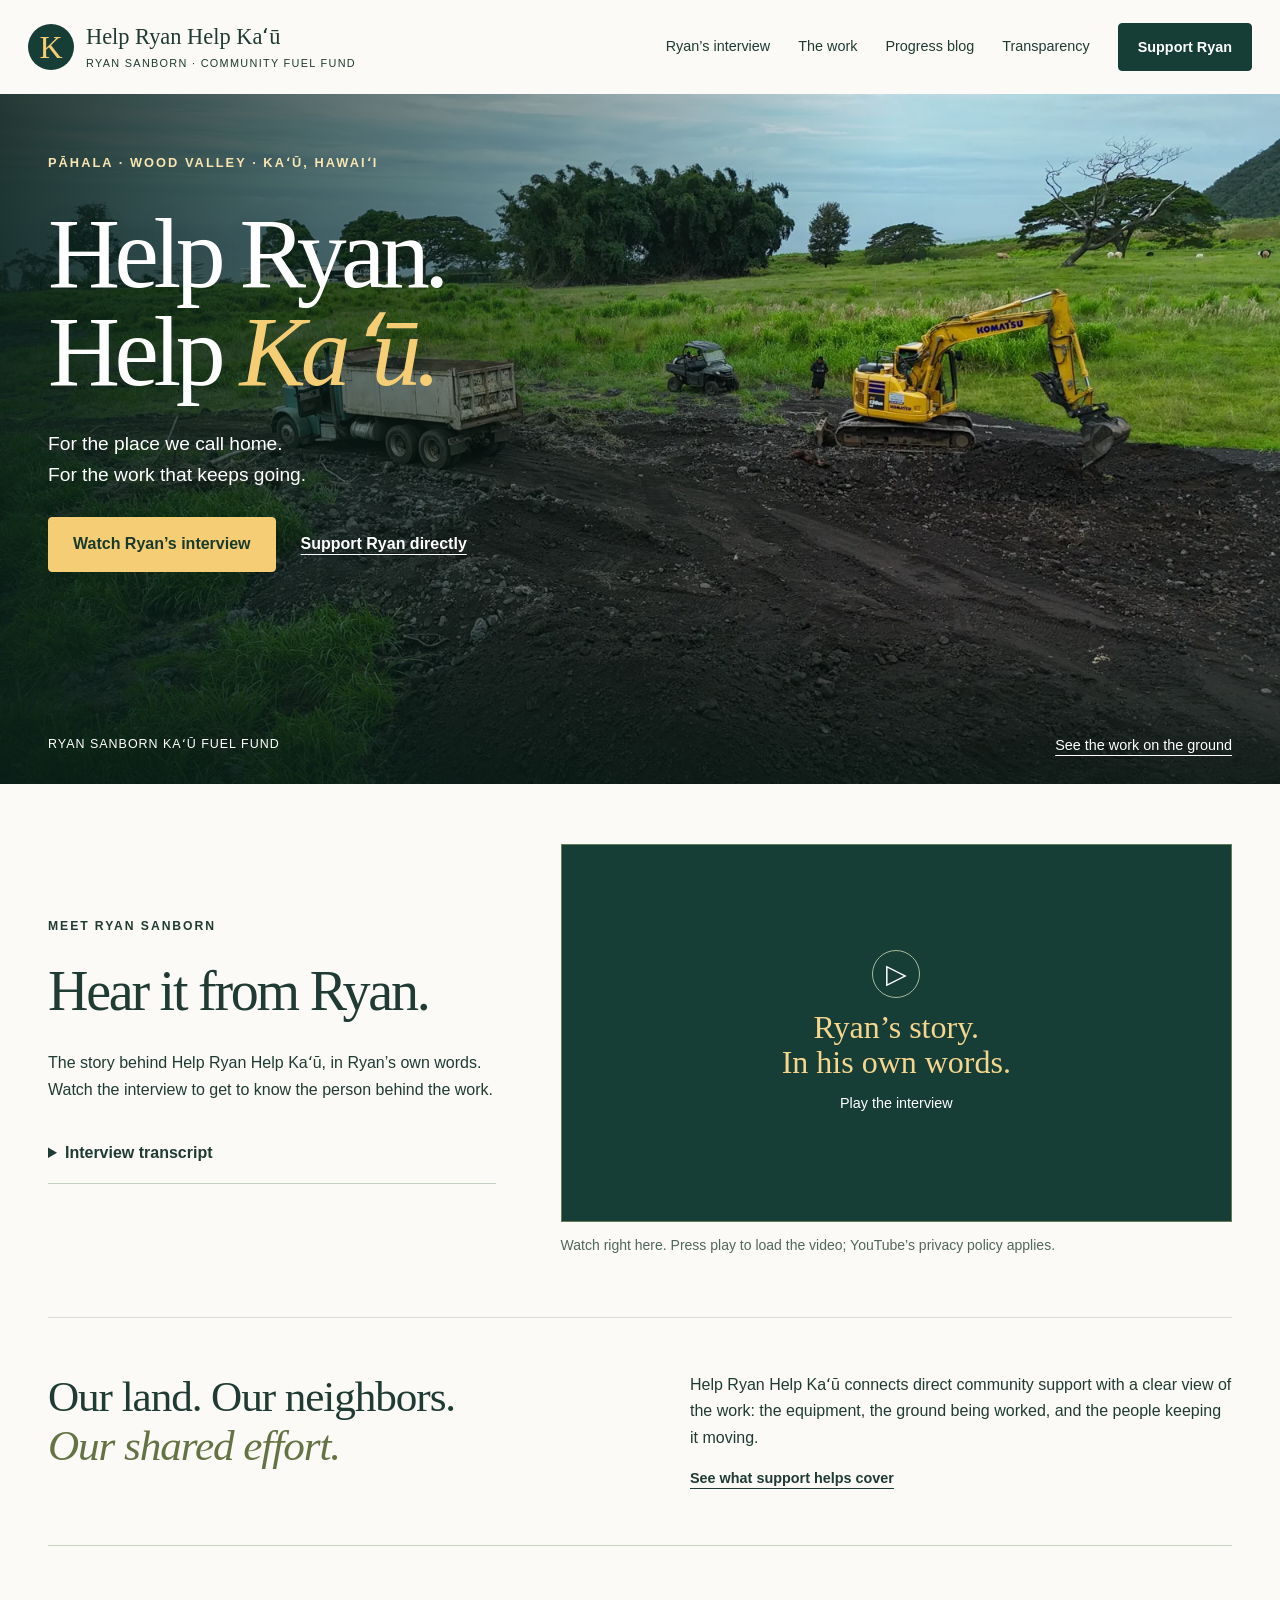
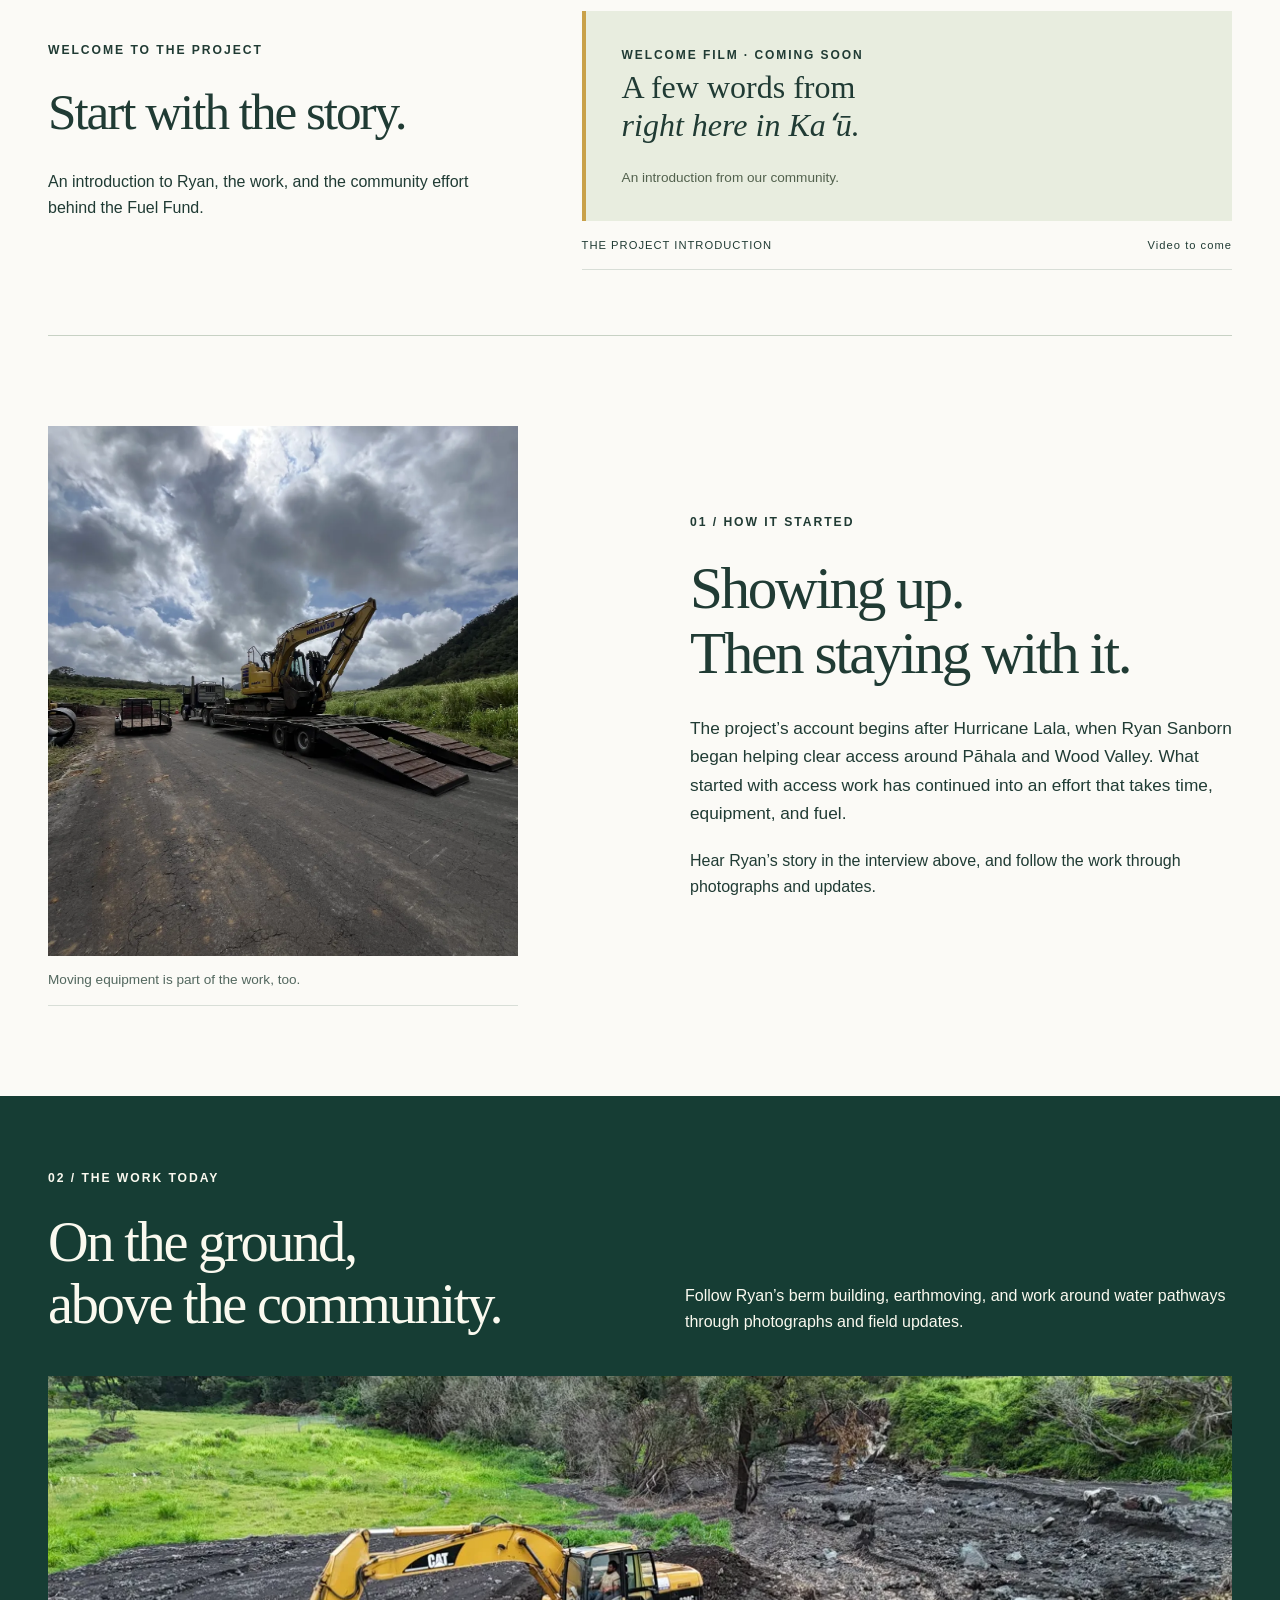
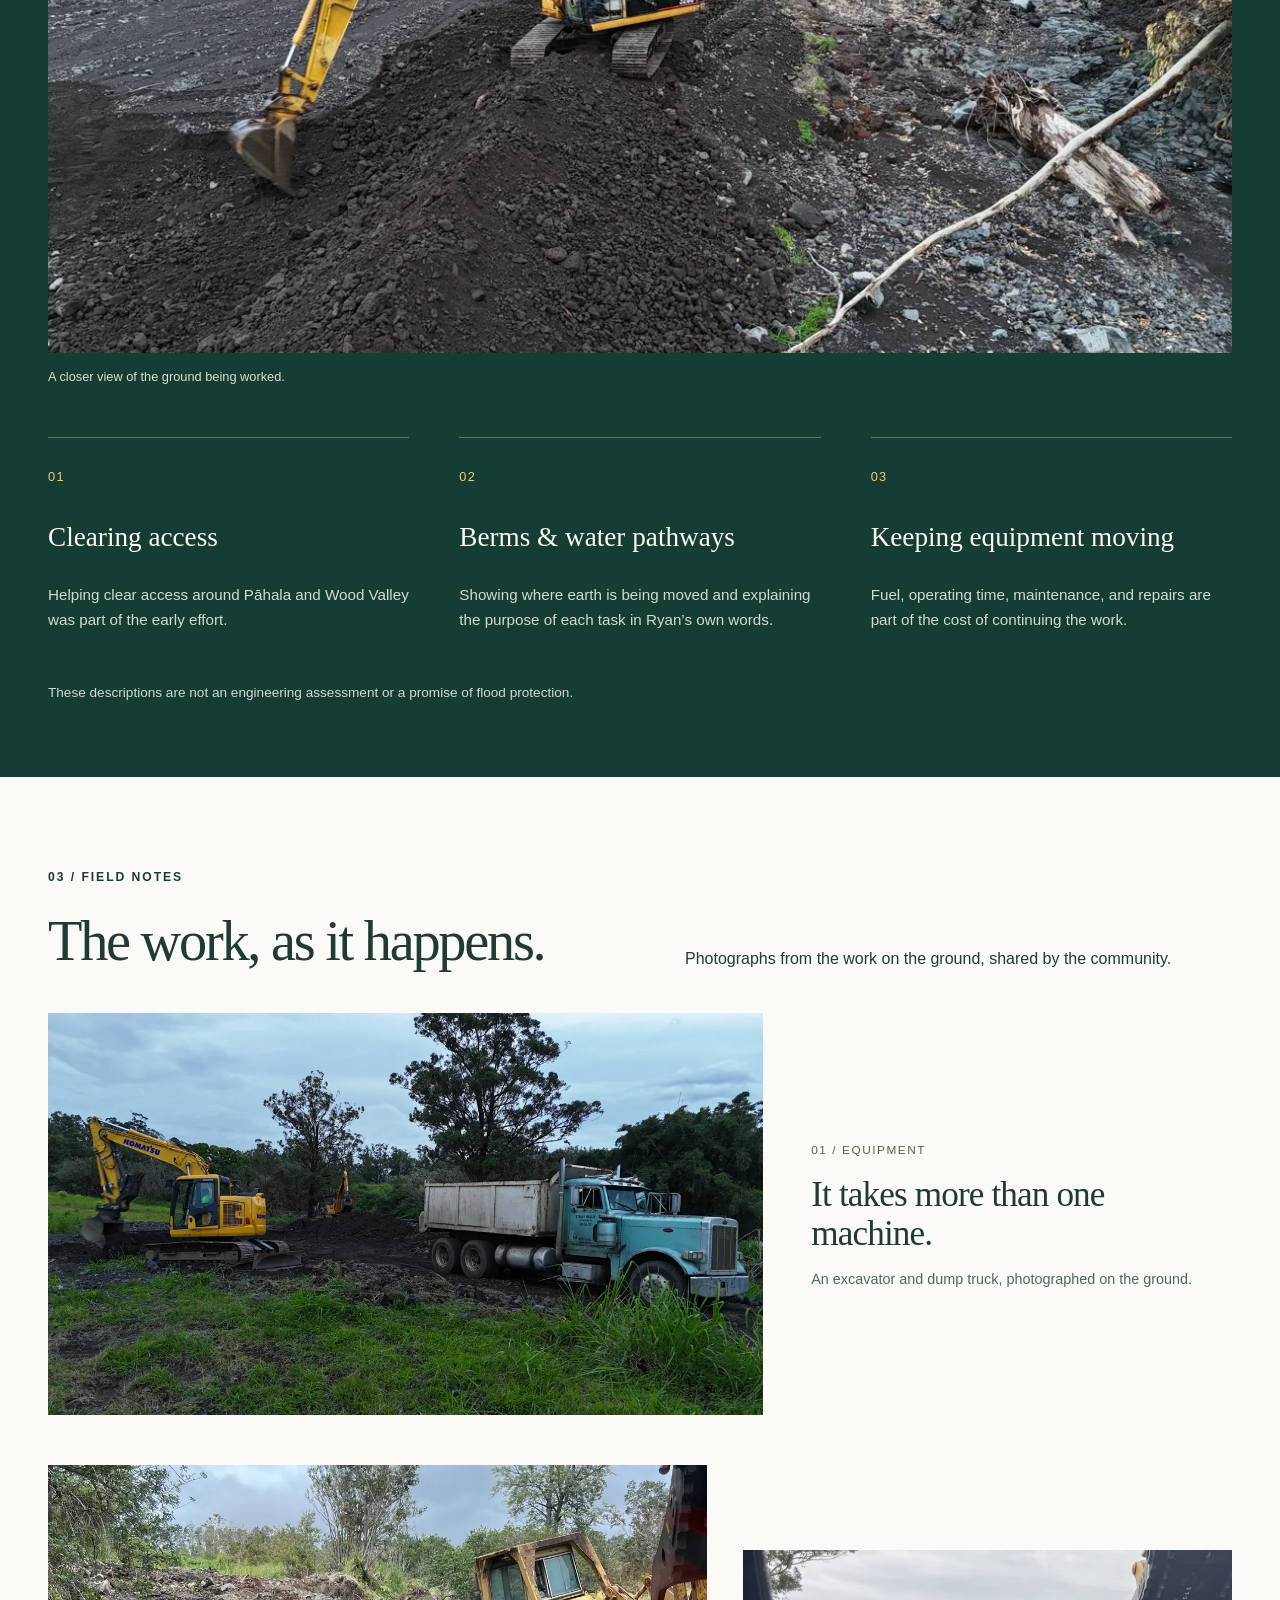
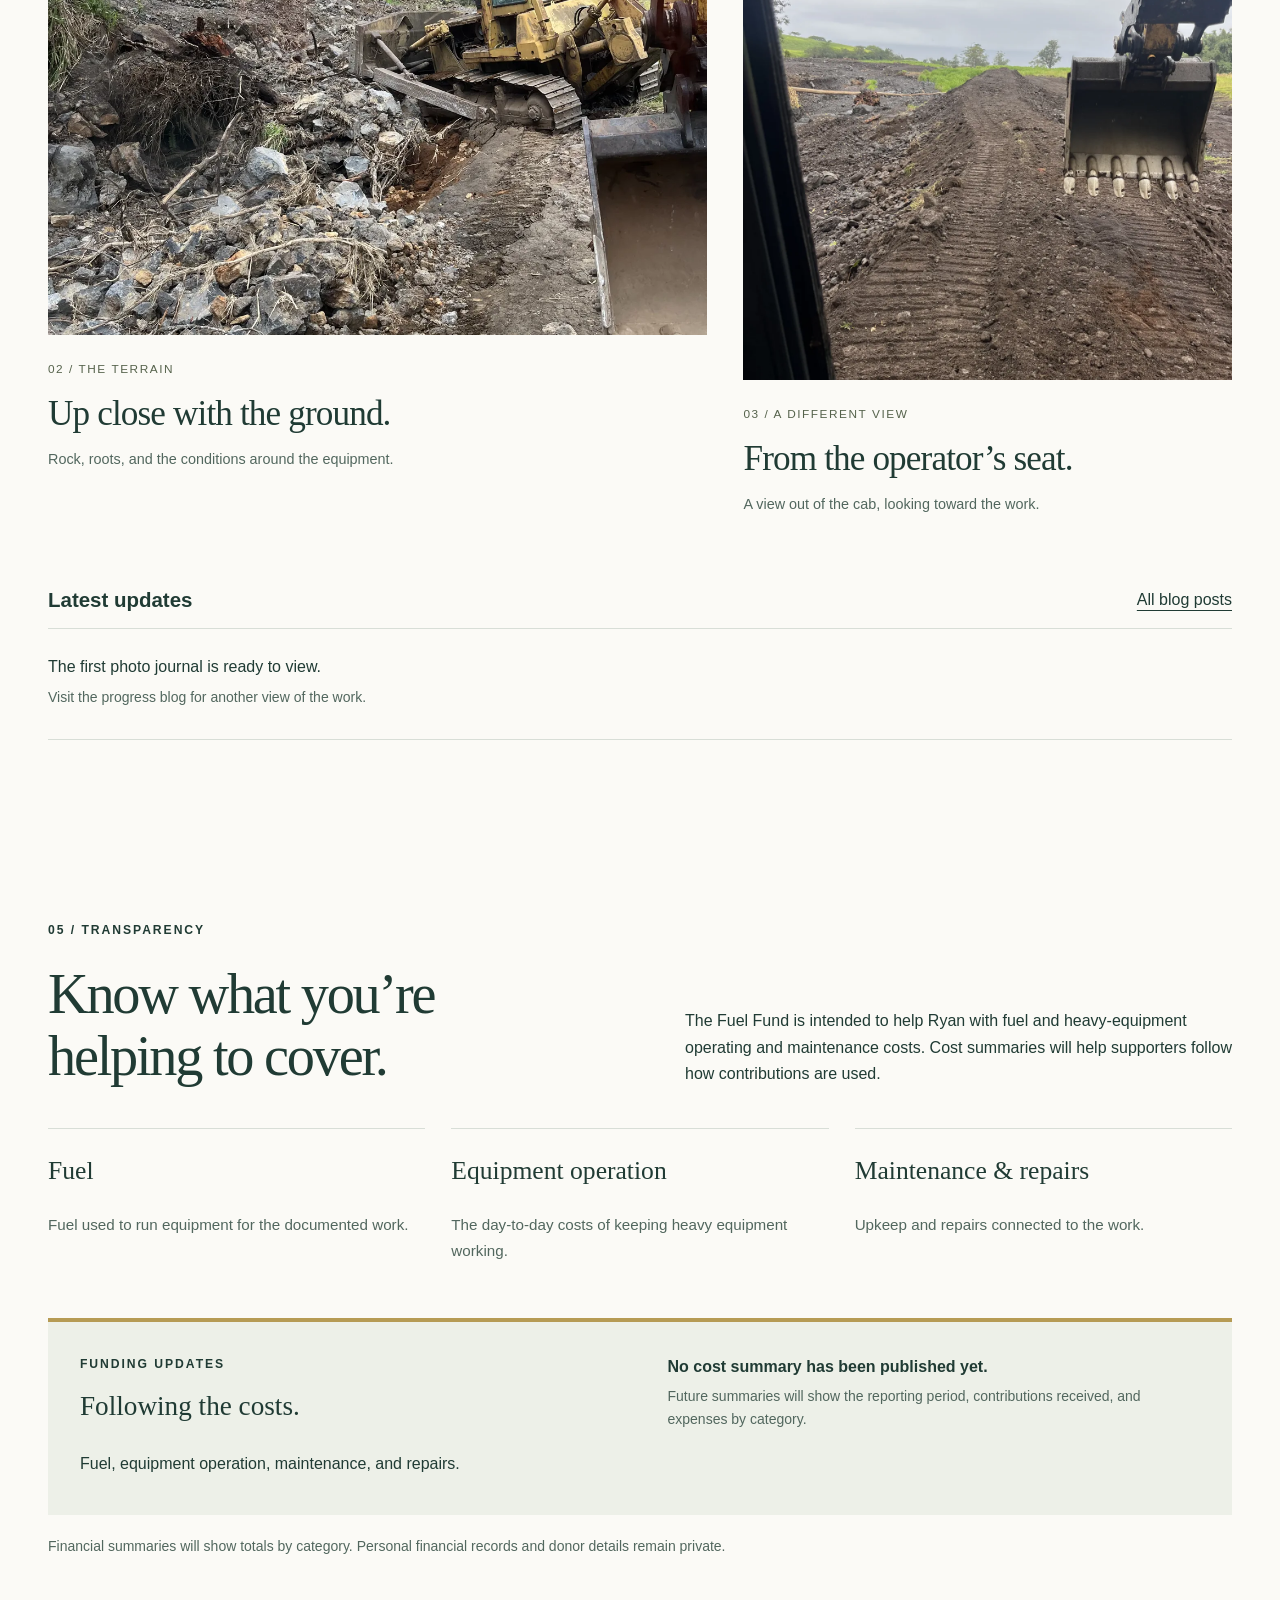
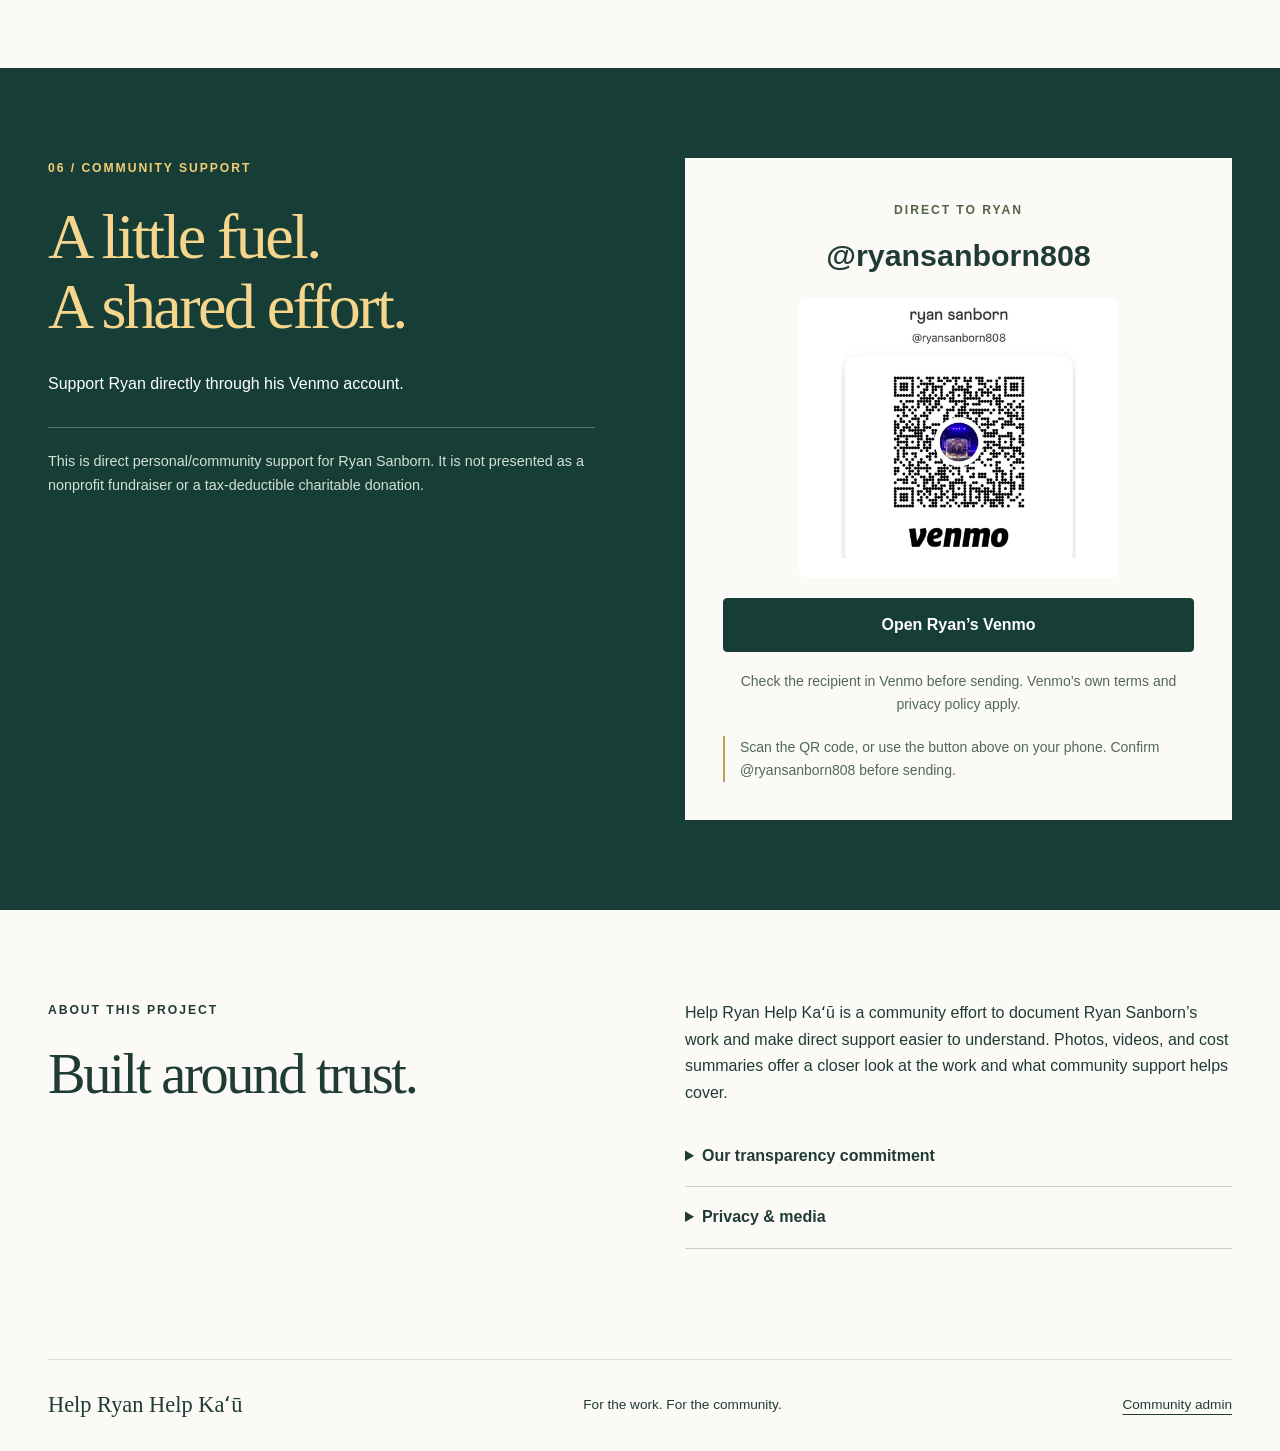
==== index.html @ 1ee2aa14 "Add Ryan community website review preview" ====
<!doctype html>
<html lang="en"><head><meta charset="utf-8"><meta http-equiv="Content-Security-Policy" content="default-src 'self'; script-src 'self'; style-src 'self' 'unsafe-inline'; img-src 'self' blob: https://*.supabase.co; media-src 'self' blob: https://*.supabase.co; connect-src 'self' https://*.supabase.co; frame-src https://www.youtube-nocookie.com; object-src 'none'; base-uri 'self'; form-action 'self'"><meta name="referrer" content="strict-origin-when-cross-origin"><meta name="viewport" content="width=device-width, initial-scale=1"><title>Help Ryan Help Kaʻū | Ryan Sanborn Kaʻū Fuel Fund</title><meta name="description" content="Follow Ryan Sanborn’s work around Pāhala, Wood Valley, and Kaʻū. See project updates, understand operating costs, and find direct community support information."><meta name="robots" content="noindex,nofollow"><meta name="theme-color" content="#173e36"><meta property="og:type" content="website"><meta property="og:locale" content="en_US"><meta property="og:title" content="Help Ryan Help Kaʻū"><meta property="og:description" content="The work. The people. Where your support goes. Follow the Ryan Sanborn Kaʻū Fuel Fund."><meta property="og:url" content="https://keauokalani.github.io/help-ryan-help-kau/"><meta name="twitter:card" content="summary"><meta name="twitter:title" content="Help Ryan Help Kaʻū"><meta name="twitter:description" content="Follow Ryan’s work and direct community support in Kaʻū, Hawaiʻi."><link rel="canonical" href="https://keauokalani.github.io/help-ryan-help-kau/"><link rel="icon" href="./favicon.svg" type="image/svg+xml"><link rel="stylesheet" href="./style.css"><script type="module" src="./app.js"></script><link rel="stylesheet" href="./kau.css"><script type="module" src="./interview.js"></script></head>
<body><a class="skip" href="#main">Skip to content</a>
<header class="header"><a class="brand" href="./" aria-label="Help Ryan Help Kaʻū home"><span class="brand-mark">K</span><span>Help Ryan Help Kaʻū<small>RYAN SANBORN · COMMUNITY FUEL FUND</small></span></a><nav aria-label="Main navigation"><a href="#interview">Ryan’s interview</a><a href="#work">The work</a><a href="./blog.html">Progress blog</a><a href="#funding">Transparency</a><a class="button small" href="#support">Support Ryan </a></nav></header>
<main id="main">
<section class="kau-hero" aria-labelledby="hero-title">
<img class="hero-landscape" src="./kau-land-and-work-1600.webp" srcset="./kau-land-and-work-800.webp 800w, ./kau-land-and-work-1600.webp 1600w, ./kau-land-and-work-2200.webp 2200w" sizes="100vw" alt="A dump truck and yellow excavator on dark earth, with green pasture, trees, and the ocean beyond." width="2200" height="1238" fetchpriority="high">
<div class="hero-shade"></div><div class="wrap hero-inner"><p class="eyebrow">PĀHALA · WOOD VALLEY · KAʻŪ, HAWAIʻI</p><h1 id="hero-title">Help Ryan.<br>Help <em>Kaʻū.</em></h1><p id="hero-body">For the place we call home.<br>For the work that keeps going.</p><div class="hero-video-actions"><a class="button gold" href="#interview">Watch Ryan’s interview</a><a href="#support">Support Ryan directly</a></div></div>
<div class="hero-bottom wrap"><span>RYAN SANBORN KAʻŪ FUEL FUND</span><a href="#progress">See the work on the ground</a></div></section>
<section id="interview" class="featured-interview wrap"><div><p class="eyebrow">MEET RYAN SANBORN</p><h2 id="interview-title">Hear it from Ryan.</h2><p id="interview-body">The story behind Help Ryan Help Kaʻū, in Ryan’s own words. Watch the interview to get to know the person behind the work.</p><details><summary>Interview transcript</summary><div id="transcript">A transcript is not yet available.</div></details></div><div><div id="interview-media" class="interview-player"><button type="button" id="play-interview" aria-label="Play Ryan Sanborn’s interview"><span class="play-outline" aria-hidden="true">▷</span><strong>Ryan’s story.<br>In his own words.</strong><span>Play the interview</span></button></div><p class="caption">Watch right here. Press play to load the video; YouTube’s privacy policy applies.</p></div></section><div class="place-line wrap"><p>Our land. Our neighbors.<br><em>Our shared effort.</em></p><div><p>Help Ryan Help Kaʻū connects direct community support with a clear view of the work: the equipment, the ground being worked, and the people keeping it moving.</p><a href="#funding">See what support helps cover</a></div></div>
<section id="welcome" class="welcome-strip wrap"><div><p class="eyebrow">WELCOME TO THE PROJECT</p><h2>Start with the story.</h2><p id="welcome-body">An introduction to Ryan, the work, and the community effort behind the Fuel Fund.</p></div><div><div id="welcome-media" class="welcome-reserved"><span class="eyebrow">WELCOME FILM · COMING SOON</span><p>A few words from<br><em>right here in Kaʻū.</em></p><span>An introduction from our community.</span></div><div class="film-caption"><span>THE PROJECT INTRODUCTION</span><span>Video to come</span></div></div></section>
<section id="story" class="section wrap story-editorial"><figure class="story-photo"><img class="" src="./moving-equipment-1200.webp" srcset="./moving-equipment-640.webp 640w, ./moving-equipment-1200.webp 1200w" sizes="(max-width: 700px) 100vw, 60vw" alt="An excavator on a transport trailer beneath a dramatic cloudy sky." width="1200" height="900" loading="lazy" decoding="async"><figcaption>Moving equipment is part of the work, too.</figcaption></figure><div class="story-text"><div><p class="eyebrow">01 / HOW IT STARTED</p><h2 id="story-title">Showing up.<br>Then staying with it.</h2></div><div><p class="large" id="story-body">The project’s account begins after Hurricane Lala, when Ryan Sanborn began helping clear access around Pāhala and Wood Valley. What started with access work has continued into an effort that takes time, equipment, and fuel.</p><p>Hear Ryan’s story in the interview above, and follow the work through photographs and updates.</p></div></div></section>
<section id="work" class="work-section"><div class="wrap section"><div class="section-heading"><div><p class="eyebrow">02 / THE WORK TODAY</p><h2 id="work-title">On the ground,<br>above the community.</h2></div><p id="work-body">Follow Ryan’s berm building, earthmoving, and work around water pathways through photographs and field updates.</p></div><figure class="work-photo"><img class="" src="./earth-and-waterway-1200.webp" srcset="./earth-and-waterway-640.webp 640w, ./earth-and-waterway-1200.webp 1200w" sizes="(max-width: 700px) 100vw, 60vw" alt="A tracked excavator beside a rocky channel, surrounded by dark earth and green vegetation." width="1200" height="900" loading="lazy" decoding="async"><figcaption>A closer view of the ground being worked. </figcaption></figure><div class="work-grid"><article><span class="number">01</span><h3>Clearing access</h3><p>Helping clear access around Pāhala and Wood Valley was part of the early effort.</p></article><article><span class="number">02</span><h3>Berms & water pathways</h3><p>Showing where earth is being moved and explaining the purpose of each task in Ryan’s own words.</p></article><article><span class="number">03</span><h3>Keeping equipment moving</h3><p>Fuel, operating time, maintenance, and repairs are part of the cost of continuing the work.</p></article></div><p class="work-note">These descriptions are not an engineering assessment or a promise of flood protection.</p></div></section>
<section id="progress" class="section wrap"><div class="section-heading"><div><p class="eyebrow">03 / FIELD NOTES</p><h2>The work, as it happens.</h2></div><p>Photographs from the work on the ground, shared by the community.</p></div><div id="gallery" class="gallery field-gallery"><figure><img class="" src="./equipment-together-1200.webp" srcset="./equipment-together-640.webp 640w, ./equipment-together-1200.webp 1200w" sizes="(max-width: 700px) 100vw, 60vw" alt="A yellow excavator and blue dump truck together on a work site bordered by trees and grass." width="1200" height="900" loading="lazy" decoding="async"><figcaption><span>01 / EQUIPMENT</span><h3>It takes more than one machine.</h3><p>An excavator and dump truck, photographed on the ground.</p></figcaption></figure><figure><img class="" src="./rough-ground-1200.webp" srcset="./rough-ground-640.webp 640w, ./rough-ground-1200.webp 1200w" sizes="(max-width: 700px) 100vw, 60vw" alt="Machinery alongside broken rock, roots, and uneven ground." width="1200" height="900" loading="lazy" decoding="async"><figcaption><span>02 / THE TERRAIN</span><h3>Up close with the ground.</h3><p>Rock, roots, and the conditions around the equipment.</p></figcaption></figure><figure><img class="" src="./from-the-cab-1200.webp" srcset="./from-the-cab-640.webp 640w, ./from-the-cab-1200.webp 1200w" sizes="(max-width: 700px) 100vw, 60vw" alt="View from inside a machine cab toward an excavator bucket and worked earth." width="1200" height="900" loading="lazy" decoding="async"><figcaption><span>03 / A DIFFERENT VIEW</span><h3>From the operator’s seat.</h3><p>A view out of the cab, looking toward the work.</p></figcaption></figure></div><div class="feed-heading"><h3>Latest updates</h3><a href="./blog.html">All blog posts</a></div><div id="updates" class="empty-feed"><p>The first photo journal is ready to view.</p><p class="caption">Visit the progress blog for another view of the work.</p></div></section>
<section id="funding" class="section wrap"><div class="section-heading"><div><p class="eyebrow">05 / TRANSPARENCY</p><h2>Know what you’re<br>helping to cover.</h2></div><p id="funding-body">The Fuel Fund is intended to help Ryan with fuel and heavy-equipment operating and maintenance costs. Cost summaries will help supporters follow how contributions are used.</p></div><div class="funding-grid"><article><h3>Fuel</h3><p>Fuel used to run equipment for the documented work.</p></article><article><h3>Equipment operation</h3><p>The day-to-day costs of keeping heavy equipment working.</p></article><article><h3>Maintenance & repairs</h3><p>Upkeep and repairs connected to the work.</p></article></div><div class="report"><div><p class="eyebrow">FUNDING UPDATES</p><h3>Following the costs.</h3><p>Fuel, equipment operation, maintenance, and repairs.</p></div><div id="financials"><p class="report-status">No cost summary has been published yet.</p><p class="caption">Future summaries will show the reporting period, contributions received, and expenses by category.</p></div></div><p class="caption">Financial summaries will show totals by category. Personal financial records and donor details remain private.</p></section>
<section id="support" class="support-section"><div class="wrap section split"><div><p class="eyebrow">06 / COMMUNITY SUPPORT</p><h2>A little fuel.<br>A shared effort.</h2><p>Support Ryan directly through his Venmo account.</p><p class="disclosure">This is direct personal/community support for Ryan Sanborn. It is not presented as a nonprofit fundraiser or a tax-deductible charitable donation.</p></div><div class="support-card"><span class="eyebrow">DIRECT TO RYAN</span><h3>@ryansanborn808</h3><div id="qr-media" class="venmo-qr"><a href="./ryan-venmo.jpg" target="_blank" rel="noopener" aria-label="View Ryan’s Venmo QR code at full size"><img src="./ryan-venmo.jpg" alt="Ryan Sanborn’s Venmo QR code, account @ryansanborn808" width="828" height="913" loading="lazy"></a></div><a href="https://venmo.com/ryansanborn808" target="_blank" rel="noopener noreferrer" class="button" id="venmo">Open Ryan’s Venmo</a><p class="caption">Check the recipient in Venmo before sending. Venmo’s own terms and privacy policy apply.</p><p class="note" id="payment-review">Scan the QR code, or use the button above on your phone. Confirm @ryansanborn808 before sending.</p></div></div></section>
<section id="about" class="section wrap split"><div><p class="eyebrow">ABOUT THIS PROJECT</p><h2 id="about-title">Built around trust.</h2></div><div><p id="about-body">Help Ryan Help Kaʻū is a community effort to document Ryan Sanborn’s work and make direct support easier to understand. Photos, videos, and cost summaries offer a closer look at the work and what community support helps cover.</p><details><summary>Our transparency commitment</summary><p>We distinguish confirmed updates from information still being gathered. Costs will carry a reporting period and category. If information changes, the relevant update will be corrected. The work shown here is not a guarantee of flood protection.</p></details><details><summary>Privacy & media</summary><p>This site does not collect payments, display donor lists, or use advertising analytics. Hosting and security providers may process basic access logs. Photos and videos shared on this site are publicly viewable. The interview player connects to YouTube when you press play; YouTube’s privacy policy then applies.</p><p>For a correction or removal request, contact the community organizer who shared this site with you.</p></details><button id="share" class="text-button">Share this project</button><p id="share-status" role="status" class="caption"></p></div></section></main>
<footer class="footer wrap"><a class="brand" href="./">Help Ryan Help Kaʻū</a><p>For the work. For the community.</p><a href="./admin.html">Community admin</a></footer></body></html>
---- style.css ----
:root{--ink:#203b34;--green:#173e36;--paper:#faf9f5;--muted:#52675e;--gold:#f5cc71;--line:#d8ded7;--white:#fff;--serif:Georgia,'Times New Roman',serif}*{box-sizing:border-box}html{scroll-behavior:smooth;scroll-padding-top:100px}body{margin:0;background:var(--paper);color:var(--ink);font-family:Arial,Helvetica,sans-serif;font-size:16px;line-height:1.65}a{color:inherit}button,input,textarea,select{font:inherit}button,a{touch-action:manipulation}a,button{ -webkit-tap-highlight-color:transparent}button{cursor:pointer}img,video{max-width:100%;display:block}h1,h2,h3,p{margin-top:0}h1,h2,h3{line-height:1.1}h1,h2{font-family:var(--serif);font-weight:400;letter-spacing:-.04em}h1{font-size:clamp(4rem,7.6vw,7.1rem);margin-bottom:26px}h1 em{color:#59714d;font-weight:400}h2{font-size:clamp(2.4rem,4.4vw,4rem);margin-bottom:28px}h3{font-size:1.28rem;line-height:1.3}p{margin-bottom:20px}a{text-underline-offset:5px}a:focus-visible,button:focus-visible,input:focus-visible,textarea:focus-visible,select:focus-visible,summary:focus-visible{outline:3px solid #b46d20;outline-offset:5px}.wrap{width:min(1240px,calc(100% - 96px));margin-inline:auto}.review{background:#e9dcae;text-align:center;padding:7px 20px;font-size:.8rem;letter-spacing:.08em;color:#453d20}.header{display:flex;align-items:center;justify-content:space-between;gap:24px;width:min(1360px,calc(100% - 72px));margin:auto;padding:25px 0;border-bottom:1px solid var(--line)}.brand{display:flex;align-items:center;gap:12px;font-family:var(--serif);font-size:1.4rem;text-decoration:none;line-height:1.2}.brand-mark{display:grid;place-items:center;width:46px;height:46px;background:var(--green);color:var(--gold);font-size:2rem;border-radius:50%}.brand small{display:block;font-family:Arial,sans-serif;letter-spacing:.12em;font-size:.65rem;margin-top:7px}.header nav{display:flex;gap:28px;align-items:center;font-size:.9rem}.header nav a{text-decoration:none}.button{display:inline-flex;align-items:center;justify-content:center;gap:24px;background:var(--green);color:white;padding:15px 24px;border:1px solid var(--green);border-radius:4px;text-decoration:none;font-weight:600;line-height:1.4;min-height:48px}.button:hover{background:#2c594c}.button.small{padding:12px 19px}.hero{display:grid;grid-template-columns:1fr 1fr;align-items:center;gap:64px;padding-block:76px 64px}.eyebrow{font-size:.76rem;letter-spacing:.16em;font-weight:700;margin-bottom:24px}.lead{font-size:1.12rem;max-width:480px;line-height:1.75}.actions{display:flex;gap:28px;align-items:center;margin:30px 0 20px}.text-link{font-size:.9rem;font-weight:600}.micro,.caption{font-size:.875rem;color:var(--muted);line-height:1.65}.micro{margin-bottom:0}.film-placeholder{min-height:420px;background:#23473b;color:#f5f5e9;display:flex;flex-direction:column;justify-content:space-between;padding:28px;position:relative;border-radius:150px 150px 5px 5px}.film-label{font-size:.7rem;letter-spacing:.18em;text-align:center;padding-top:28px;color:#dbdfbf}.film-center{text-align:center;padding:35px 0}.film-center h2{font-size:2.4rem;letter-spacing:-.02em;margin-bottom:12px}.film-center p{margin:0;font-size:.875rem;color:#d8e0d1}.play-outline{display:inline-grid;place-items:center;border:1px solid #a7ba9c;border-radius:50%;width:60px;height:60px;font-size:2rem;line-height:1;margin-bottom:25px}.film-foot{font-size:.8rem;text-align:center;color:#d8e0d1}.film-caption{display:flex;justify-content:space-between;gap:15px;border-bottom:1px solid var(--line);font-size:.7rem;letter-spacing:.09em;padding:15px 0;margin-bottom:12px}.hero-film>.caption{margin-bottom:0}.principles{background:#edf0e8;border-block:1px solid var(--line)}.principles .wrap{display:flex;justify-content:space-between;gap:20px;padding:22px 0;font-family:var(--serif);font-size:1.25rem}.section{padding-block:90px}.split{display:grid;grid-template-columns:1fr 1fr;gap:90px}.large{font-size:1.15rem}.note{font-size:.875rem;border-left:2px solid #bba255;padding-left:15px;color:var(--muted)}.work-section{background:var(--green);color:#faf9ef}.section-heading{display:grid;grid-template-columns:1fr 1fr;gap:90px;align-items:end;margin-bottom:40px}.section-heading h2{margin-bottom:0}.section-heading>p{margin:0}.work-grid,.gallery,.funding-grid{display:grid;grid-template-columns:repeat(3,1fr);gap:26px}.work-grid{margin-top:50px}.work-grid article{border-top:1px solid #5b7564;padding-top:25px}.number{color:var(--gold);font-size:.8rem;letter-spacing:.1em}.work-grid h3{margin-top:30px;font-size:1.4rem}.work-grid p,.work-note{color:#d0dbd0}.work-note{font-size:.85rem;max-width:850px;margin-top:30px;margin-bottom:0}.placeholder{aspect-ratio:1.22;background:#e9ece4;border:1px solid #cdd5c9;display:flex;flex-direction:column;justify-content:end;padding:25px}.placeholder:nth-child(2){background:#e2e8df}.placeholder:nth-child(3){background:#e8e4d9}.placeholder span{font-size:.68rem;letter-spacing:.13em;margin-bottom:auto;color:#61705e}.placeholder h3{font-family:var(--serif);font-weight:400;font-size:1.65rem;margin-bottom:5px}.placeholder p{margin:0;font-size:.9rem}.feed-heading{display:flex;justify-content:space-between;margin-top:50px;padding-bottom:15px;border-bottom:1px solid var(--line)}.feed-heading h3{margin:0}.feed-heading span{font-size:.875rem}.empty-feed{padding:25px 0;border-bottom:1px solid var(--line)}.empty-feed p{margin-bottom:5px}.interview-section{background:#ecefe7}.interview-placeholder{background:#d9e1d2;min-height:330px;display:flex;justify-content:center;align-items:center;flex-direction:column;padding:30px;text-align:center}.interview-placeholder h3{font-family:var(--serif);font-size:1.7rem;font-weight:400}.interview-placeholder p{font-size:.875rem}.interview-placeholder .play-outline{border-color:#607958}details{border-bottom:1px solid #c6d1c3;padding:17px 0}summary{cursor:pointer;font-weight:600}details p,details ul,details div{margin-top:16px}#transcript{white-space:pre-wrap}.funding-grid article{border-top:1px solid var(--line);padding-top:25px}.funding-grid p{color:var(--muted);font-size:.95rem}.report{display:grid;grid-template-columns:1fr 1fr;gap:55px;margin:35px 0 20px;padding:32px;background:#edf0e8}.report .eyebrow{margin-bottom:15px}.report h3{font-family:var(--serif);font-size:1.7rem;font-weight:400}.report p{margin-bottom:5px}.report-status{font-weight:600}.support-section{background:#173e36;color:white}.support-section .eyebrow{color:var(--gold)}.support-section h2{font-size:clamp(3rem,5vw,4.8rem)}.disclosure{font-size:.9rem;color:#d4e0d3;border-top:1px solid #597364;padding-top:22px;margin-top:30px}.support-card{background:var(--paper);color:var(--ink);padding:38px;text-align:center;border-radius:5px}.support-card .eyebrow{color:#536446}.support-card h3{font-size:1.9rem;margin:14px 0 22px}.qr-placeholder{border:1px dashed #9aa78e;max-width:270px;padding:26px;margin:0 auto 25px;font-size:.9rem}.support-card .button{width:100%;margin-bottom:18px}.support-card .note{text-align:left;margin-bottom:0}.support-card img{max-height:260px;object-fit:contain;margin:0 auto 20px}.text-button{background:none;border:0;padding:20px 0 5px;text-decoration:underline;color:var(--green);font-weight:600}.footer{padding:30px 0;display:flex;align-items:center;justify-content:space-between;gap:20px;border-top:1px solid var(--line);font-size:.85rem}.footer p{margin:0}.skip{position:absolute;top:-100px;padding:10px;background:white;z-index:5}.skip:focus{top:0}.media img{width:100%;aspect-ratio:4/3;object-fit:cover}.media video{width:100%;background:#10251e}.media figcaption{font-size:.875rem;padding-top:14px}.media figure{margin:0}.media h3{margin-top:15px}.media .meta{color:var(--muted);font-size:.8rem}.post{padding:24px 0;border-bottom:1px solid var(--line)}.post p{white-space:pre-wrap}.post img{max-height:500px;object-fit:contain}.video-link{display:block;padding:25px;background:#dce5d6;border:1px solid var(--line);color:var(--ink)}.money-row{border-bottom:1px solid var(--line);padding:12px 0}.money-row strong{display:block;font-size:1.3rem}.status{padding:15px;border:1px solid var(--line);border-radius:4px;margin-bottom:20px}.error{border-color:#a14030;color:#812f21}.admin-wrap{max-width:900px;margin:0 auto;padding:40px 24px}.admin-wrap h1{font-size:3rem}.admin-wrap h2{font-size:2rem}.admin-wrap label{display:block;font-weight:600;margin:18px 0 6px}.admin-wrap input:not([type=checkbox]),.admin-wrap textarea,.admin-wrap select{display:block;width:100%;padding:12px;border:1px solid #a8b4a4;border-radius:4px;background:white;color:var(--ink);min-height:48px}.admin-wrap textarea{min-height:130px}.admin-wrap input[type=checkbox]{width:20px;height:20px;vertical-align:middle;margin-right:8px}.admin-wrap fieldset{border:1px solid var(--line);padding:24px;margin:28px 0}.admin-wrap legend{font-weight:600}.admin-wrap .toolbar{display:flex;gap:14px;flex-wrap:wrap;margin:25px 0}.secondary{background:transparent;color:var(--green)}.admin-record{display:flex;align-items:center;justify-content:space-between;gap:20px;padding:20px 0;border-bottom:1px solid var(--line)}.admin-record button{flex-shrink:0}.admin-record p{margin:0}.admin-record small{display:block}.hidden,[hidden]{display:none!important}.pre-line{white-space:pre-line}.admin-preview{padding:24px;background:#edf0e8;margin-top:20px}.admin-preview img,.admin-preview video{max-height:350px}.admin-preview p{white-space:pre-wrap}.admin-wrap .hint{font-size:.875rem;color:var(--muted)}@media(max-width:1000px){.header{width:calc(100% - 40px)}.header nav{gap:18px}.header nav>a:not(.button){display:none}.wrap{width:calc(100% - 48px)}.hero{gap:32px}.actions{gap:16px;flex-wrap:wrap}.split,.section-heading{gap:40px}.film-placeholder{min-height:390px}.film-center h2{font-size:2rem}}@media(max-width:700px){html{scroll-padding-top:20px}.header{padding:18px 0;gap:12px}.brand{font-size:1.08rem}.brand small{font-size:.55rem;max-width:170px}.brand-mark{width:34px;height:34px;font-size:1.5rem;flex-shrink:0}.header .button{font-size:.8rem;padding:10px 12px;gap:8px}.wrap{width:calc(100% - 40px)}.hero{grid-template-columns:1fr;padding-top:46px;gap:38px;padding-bottom:40px}h1{font-size:4.4rem}.hero .eyebrow{font-size:.7rem}.hero-copy .lead{max-width:none}.film-placeholder{min-height:340px;border-radius:110px 110px 4px 4px}.film-label{padding-top:14px}.principles .wrap{flex-direction:column;gap:8px;font-size:1.1rem;padding-block:20px}.principles span+span{border-top:1px solid var(--line);padding-top:8px}.section{padding-block:58px}.split,.section-heading{grid-template-columns:1fr;gap:20px}.section-heading{margin-bottom:28px}.work-grid,.gallery,.funding-grid{grid-template-columns:1fr;gap:20px}.work-grid{margin-top:30px}.work-grid h3{margin-top:15px}.placeholder{aspect-ratio:1.6}.report{grid-template-columns:1fr;gap:25px;padding:24px}.support-card{padding:26px}.support-card h3{font-size:1.6rem}.footer{flex-direction:column;align-items:flex-start}.review{font-size:.7rem}.admin-wrap fieldset{padding:18px}.admin-record{align-items:flex-start}h2{letter-spacing:-.03em}}@media(prefers-reduced-motion:reduce){html{scroll-behavior:auto}}@media print{.header nav,.review,.actions,.footer>a:last-child,#share{display:none}.section{padding-block:25px}.hero{padding-block:25px}.support-section,.work-section{background:white;color:var(--ink)}.work-grid p,.work-note,.disclosure{color:var(--ink)}}
---- kau.css ----
/* Photographic field-journal layout, grounded in the supplied Kaʻū images. */
:root{--gold:#f4cd75;--paper:#fbfaf6;--green:#173e36;--ink:#203b34}figure{margin:0}.header{width:100%;padding:23px max(28px,calc((100vw - 1280px)/2));background:var(--paper);border:0}.brand small{font-size:.68rem}.header nav{font-size:.9rem}.review{font-size:.75rem}.kau-hero{position:relative;min-height:690px;color:#fff;background:#24473a;isolation:isolate;overflow:hidden}.hero-landscape{position:absolute;inset:0;width:100%;height:100%;object-fit:cover;object-position:50% 59%;z-index:-3}.hero-shade{position:absolute;inset:0;background:linear-gradient(90deg,rgba(8,29,23,.87) 0%,rgba(8,29,23,.52) 32%,rgba(8,29,23,.05) 70%),linear-gradient(0deg,rgba(8,24,19,.7),transparent 25%);z-index:-2}.hero-inner{padding-block:58px 112px}.hero-inner .eyebrow{color:#f9e5b0;font-size:.8rem}.hero-inner h1{font-size:clamp(4.5rem,7.8vw,7.5rem);line-height:.98;letter-spacing:-.055em;margin:32px 0 28px;text-shadow:0 2px 20px #173e3622}.hero-inner h1 em{color:var(--gold)}.hero-inner>p:not(.eyebrow){font-size:1.2rem;line-height:1.6;color:#fff;margin-bottom:27px}.button.gold{background:var(--gold);border-color:var(--gold);color:#193a2c}.button.gold:hover{background:#ffe0a0}.hero-bottom{position:absolute;bottom:26px;left:0;right:0;display:flex;justify-content:space-between;gap:20px;font-size:.78rem;letter-spacing:.08em}.hero-bottom a{font-size:.9rem;letter-spacing:0}.place-line{display:grid;grid-template-columns:1fr 1fr;gap:100px;padding-block:54px;border-bottom:1px solid #c7d1c4}.place-line>p{font-family:Georgia,serif;font-size:2.7rem;line-height:1.14;letter-spacing:-.025em;margin:0}.place-line em{color:#647344}.place-line>div p{margin-bottom:14px}.place-line a{font-size:.9rem;font-weight:600}.welcome-strip{display:grid;grid-template-columns:.8fr 1.2fr;gap:100px;align-items:center;padding-block:65px;border-bottom:1px solid #c7d1c4}.welcome-strip h2{font-size:3.2rem}.welcome-reserved{background:#e8eddf;border-left:4px solid #c9a149;padding:30px 36px}.welcome-reserved .eyebrow{font-size:.75rem}.welcome-reserved p{font-family:Georgia,serif;font-size:2rem;line-height:1.2;margin-bottom:20px}.welcome-reserved>span:last-child{font-size:.85rem;color:#52614d}.welcome-strip .film-caption{margin-bottom:0}.story-editorial{display:grid;grid-template-columns:1fr 1fr;align-items:center;gap:100px;padding-block:90px}.story-photo{position:relative;max-width:470px}.story-photo img{width:100%;height:530px;object-fit:cover;object-position:50% 48%}.story-photo figcaption{font-size:.85rem;color:var(--muted);padding:13px 0;border-bottom:1px solid var(--line)}.story-text h2{font-size:3.7rem}.story-text .large{font-size:1.08rem}.work-section{background:#163d34}.work-section .section{padding-block:72px}.work-photo{margin:38px 0 45px}.work-photo img{width:100%;height:auto;aspect-ratio:2.05;object-fit:cover;object-position:50% 55%}.work-photo figcaption{font-size:.8rem;margin-top:13px;color:#d8dfcf}.work-grid{gap:50px}.work-grid h3{font-family:Georgia,serif;font-size:1.7rem;font-weight:400}.work-grid p{font-size:.95rem}.field-gallery{display:grid;grid-template-columns:1.35fr 1fr;align-items:start;gap:50px 36px}.field-gallery figure:first-child{grid-column:1/-1;display:grid;grid-template-columns:1.7fr 1fr;align-items:center;gap:48px}.field-gallery img{width:100%;height:470px;object-fit:cover}.field-gallery figure:first-child img{height:auto;aspect-ratio:1.78}.field-gallery figure:nth-child(3){padding-top:85px}.field-gallery figure:nth-child(3) img{height:430px}.field-gallery figcaption{padding-top:20px}.field-gallery figcaption>span{font-size:.74rem;letter-spacing:.13em;color:#56634c}.field-gallery h3{font:400 2.2rem/1.1 Georgia,serif;letter-spacing:-.025em;margin:14px 0}.field-gallery p{font-size:.9rem;color:var(--muted)}.feed-heading{margin-top:50px}.interview-section{background:#e8eddf}.interview-placeholder{background:#d3dec8;border:1px solid #b7c7a8}.funding-grid h3{font-family:Georgia,serif;font-size:1.6rem;font-weight:400}.report{border-top:4px solid #b69b54}.support-card{border-radius:0}.support-section h2{color:#f5d68c}.footer{padding-block:32px}.first-journal{margin:40px 0 65px}.first-journal figure img{width:100%;height:auto;max-height:680px;object-fit:contain;background:#152922}.first-journal figcaption{padding:15px 0;font-size:.9rem;color:var(--muted)}.first-journal h2{font-size:2.6rem}#blog-posts:has(.status){border-top:1px solid var(--line);padding-top:25px}
@media(min-width:1600px){.kau-hero{min-height:780px}.hero-inner{padding-top:85px}}
@media(max-width:1000px){.kau-hero{min-height:610px}.hero-inner{padding-top:45px}.place-line,.welcome-strip,.story-editorial{gap:45px}.story-photo img{height:470px}.field-gallery figure:first-child{gap:28px}.field-gallery h3{font-size:1.9rem}.story-text h2{font-size:3rem}}
@media(max-width:700px){.header{padding:18px 20px}.kau-hero{min-height:730px}.hero-landscape{object-position:62% 50%}.hero-shade{background:linear-gradient(180deg,rgba(9,33,25,.82),rgba(9,33,25,.38) 48%,rgba(9,33,25,.1) 65%,rgba(9,33,25,.85))}.hero-inner{padding-top:37px;padding-bottom:0}.hero-inner h1{font-size:4.45rem;line-height:1.02;margin:25px 0 20px}.hero-inner .eyebrow{font-size:.69rem;letter-spacing:.1em;max-width:290px}.hero-inner>p:not(.eyebrow){font-size:1.05rem}.hero-bottom{display:block;bottom:20px;font-size:.65rem}.hero-bottom a{display:block;margin-top:7px}.place-line{grid-template-columns:1fr;gap:22px;padding-block:38px}.place-line>p{font-size:2.3rem}.welcome-strip{grid-template-columns:1fr;gap:20px;padding-block:38px}.welcome-strip h2{font-size:2.5rem}.welcome-reserved{padding:25px}.story-editorial{grid-template-columns:1fr;gap:30px;padding-block:48px}.story-photo{max-width:none}.story-photo img{height:auto;max-height:500px;object-fit:contain;background:#e8eddf}.story-text h2{font-size:2.8rem}.work-section .section{padding-block:50px}.work-photo{margin:25px -20px 30px}.work-photo img{aspect-ratio:1.25;object-position:46% 50%}.work-photo figcaption{padding-inline:20px}.work-grid{gap:22px}.field-gallery{grid-template-columns:1fr;gap:35px}.field-gallery figure:first-child{grid-column:auto;display:block}.field-gallery figure:nth-child(3){padding:0}.field-gallery img,.field-gallery figure:nth-child(3) img{height:auto;max-height:520px;object-fit:contain;background:#e8eddf}.field-gallery h3{font-size:2rem}.section-heading h2{font-size:2.9rem}.first-journal h2{font-size:2.2rem}.hero-inner .button{font-size:.95rem}}@media(prefers-reduced-motion:reduce){*{scroll-behavior:auto!important}}
.featured-interview{display:grid;grid-template-columns:.8fr 1.2fr;gap:65px;align-items:center;padding-block:60px;border-bottom:1px solid var(--line)}.featured-interview h2{font-size:3.5rem}.interview-player{aspect-ratio:16/9;background:#173e36;position:relative;margin-bottom:12px}.interview-player iframe{border:0;width:100%;height:100%;position:absolute;inset:0}.interview-player button{display:flex;flex-direction:column;align-items:center;justify-content:center;gap:12px;width:100%;height:100%;position:absolute;inset:0;border:1px solid #637c57;background:#173e36;color:#fff;padding:20px}.interview-player button:hover{background:#245045}.interview-player strong{font:400 clamp(1.4rem,2.5vw,2.5rem)/1.1 Georgia,serif;color:#f5d68c}.interview-player .play-outline{margin:0;width:48px;height:48px;font-size:1.7rem}.interview-player button>span:last-child{font-size:.9rem}.hero-video-actions{display:flex;align-items:center;gap:25px;flex-wrap:wrap}.hero-video-actions>a:last-child{color:white;font-weight:600}.featured-interview .caption{margin-bottom:0}@media(max-width:700px){.featured-interview{grid-template-columns:1fr;gap:25px;padding-block:38px}.featured-interview h2{font-size:2.7rem}.hero-video-actions{gap:16px}.interview-player .play-outline{width:40px;height:40px}.interview-player button{gap:8px}.interview-player strong{font-size:1.5rem}.interview-player button>span:last-child{font-size:.8rem}}
.interview-watch{display:flex;flex-direction:column;align-items:center;justify-content:center;gap:12px;width:100%;height:100%;position:absolute;inset:0;border:1px solid #637c57;background:#173e36;color:#fff;padding:20px;text-decoration:none;text-align:center}.interview-watch:hover{background:#245045}.interview-watch>span:last-child{text-decoration:underline;text-underline-offset:5px}

.venmo-qr{max-width:320px;margin:20px auto;background:#fff;border-radius:8px;overflow:hidden}.venmo-qr img{display:block;width:100%;height:auto}
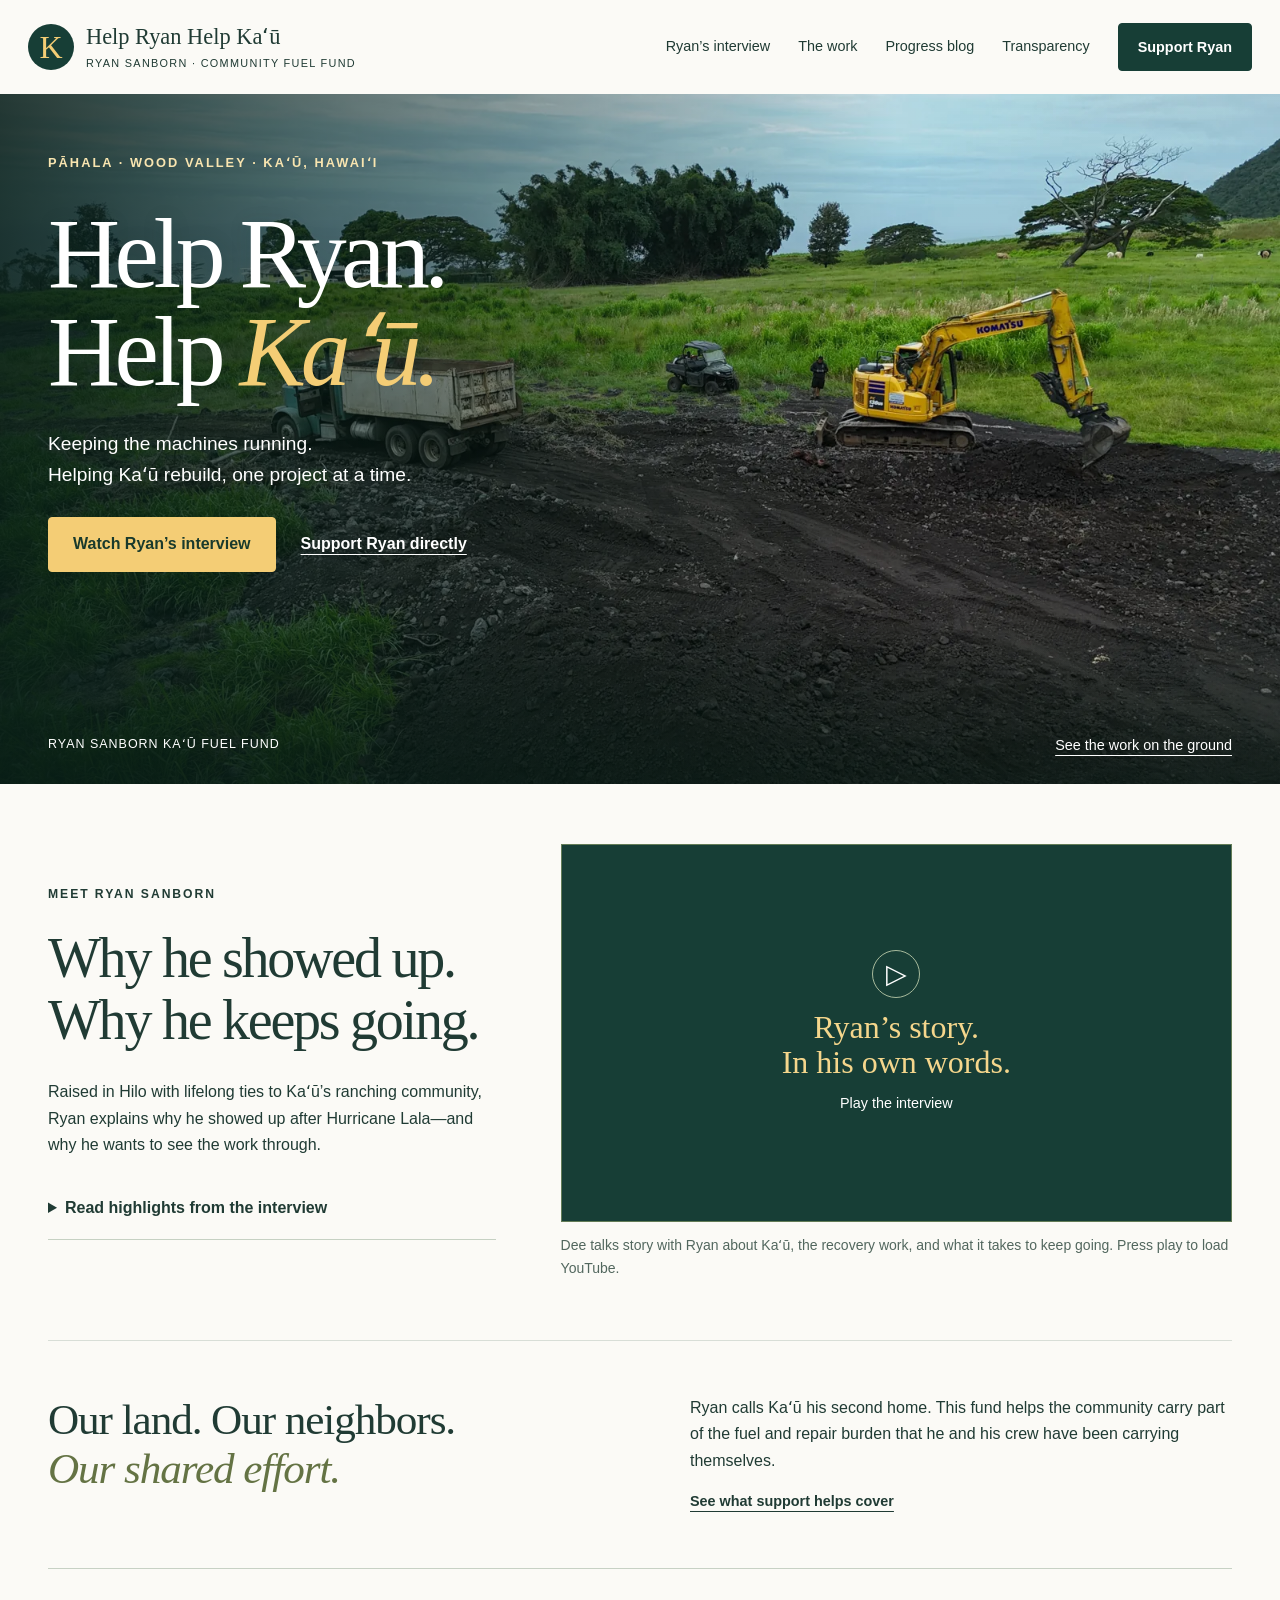
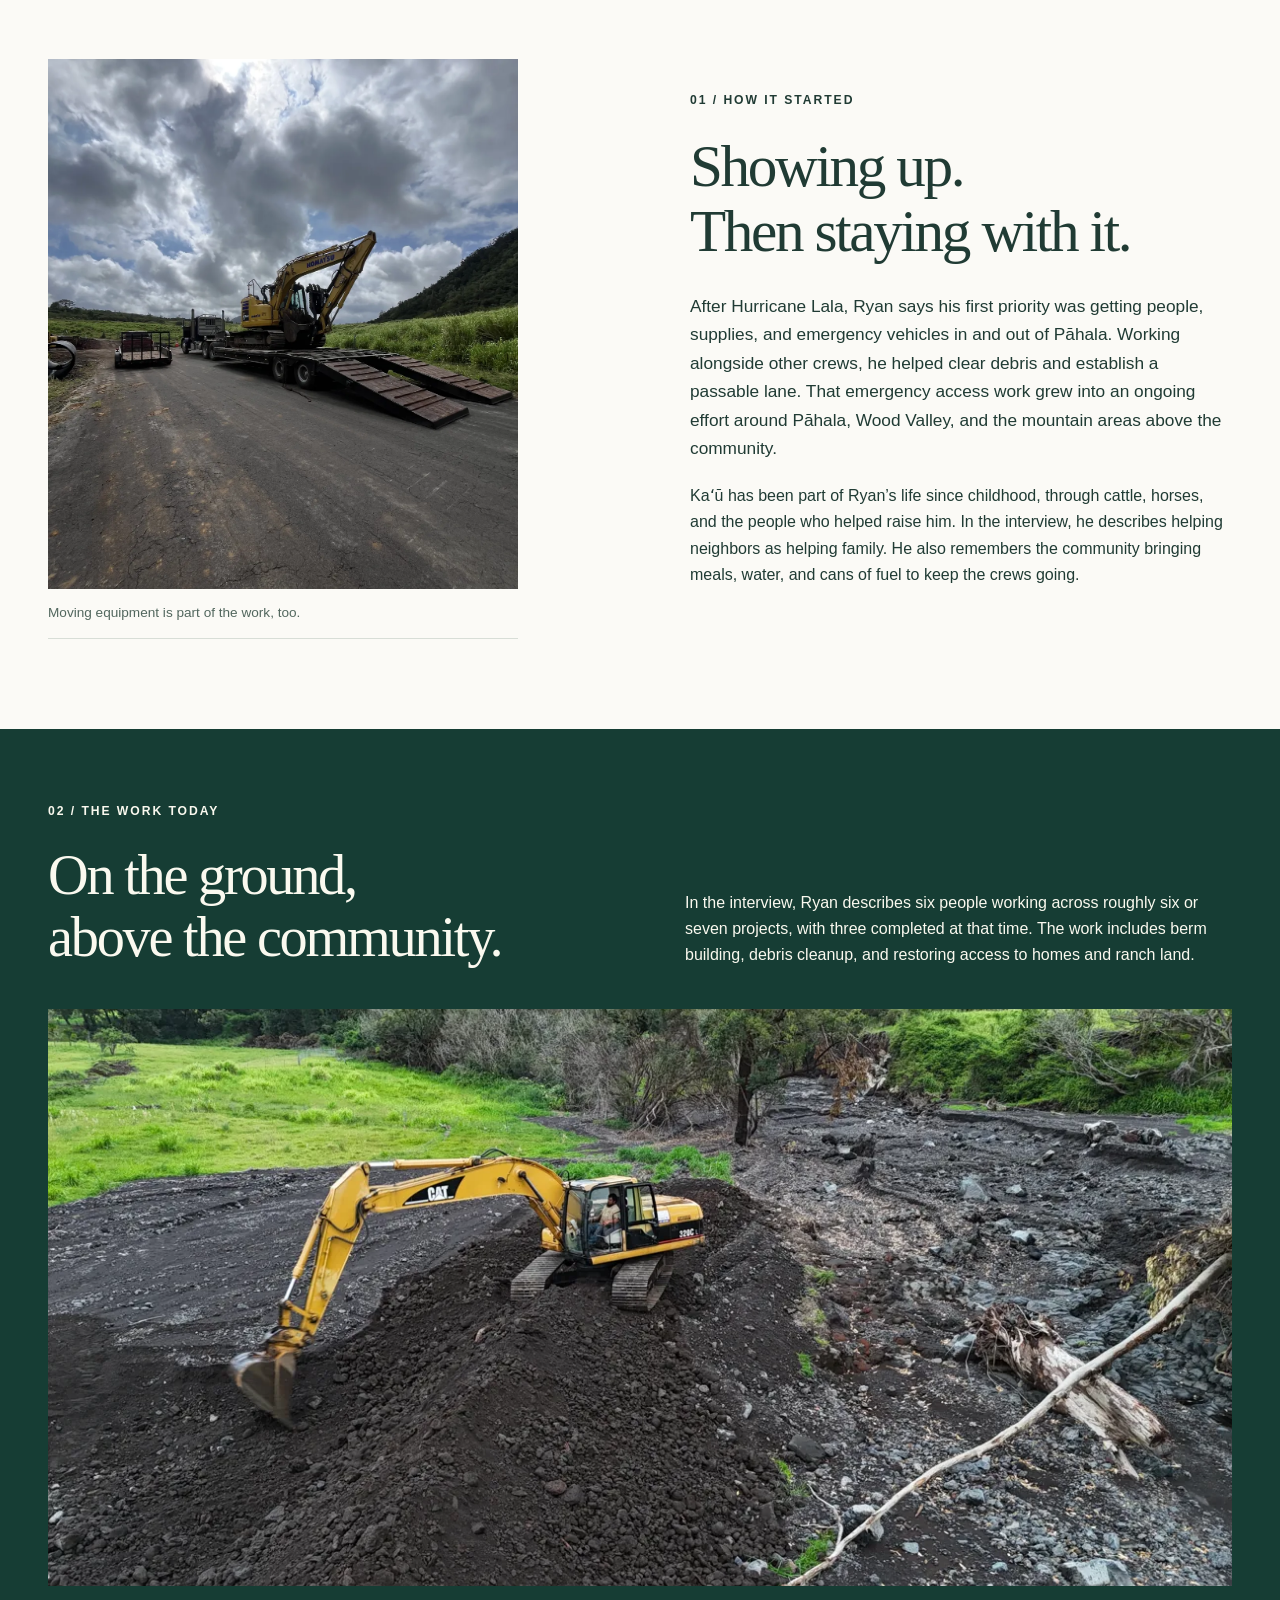
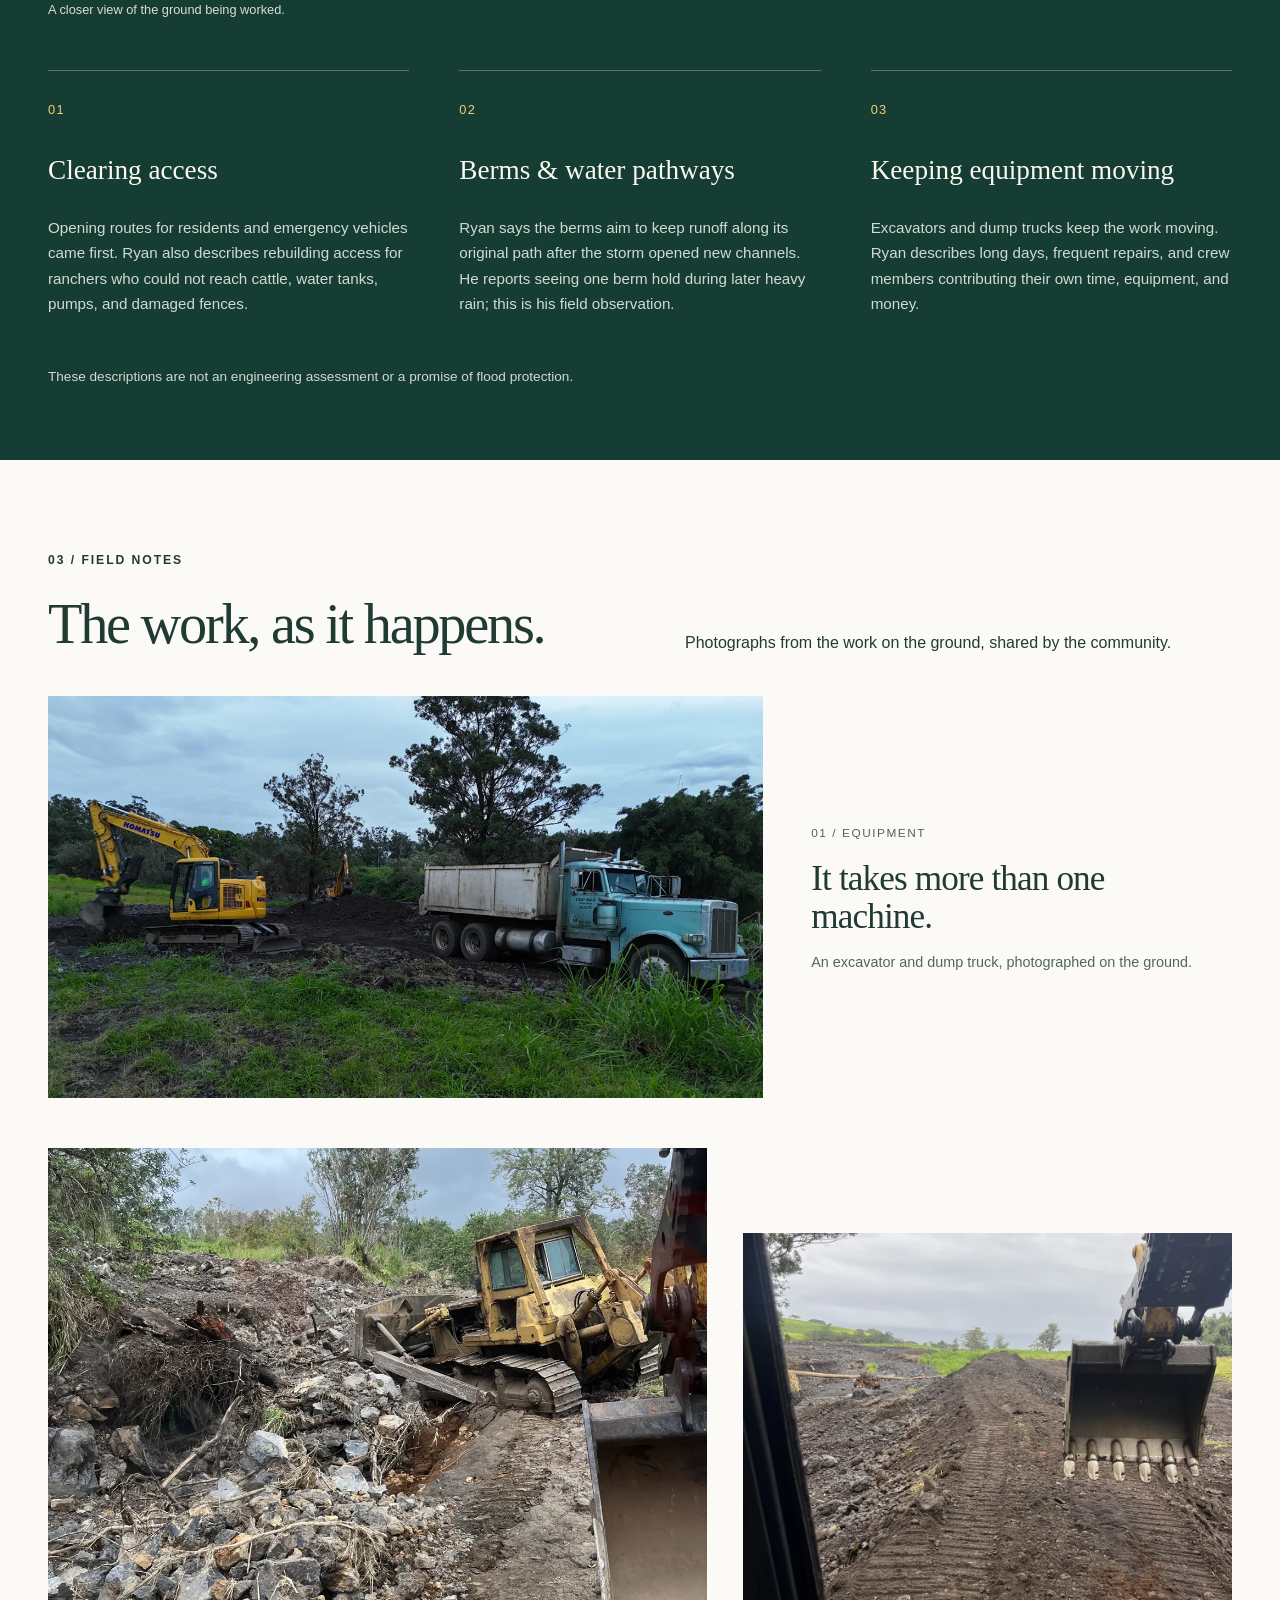
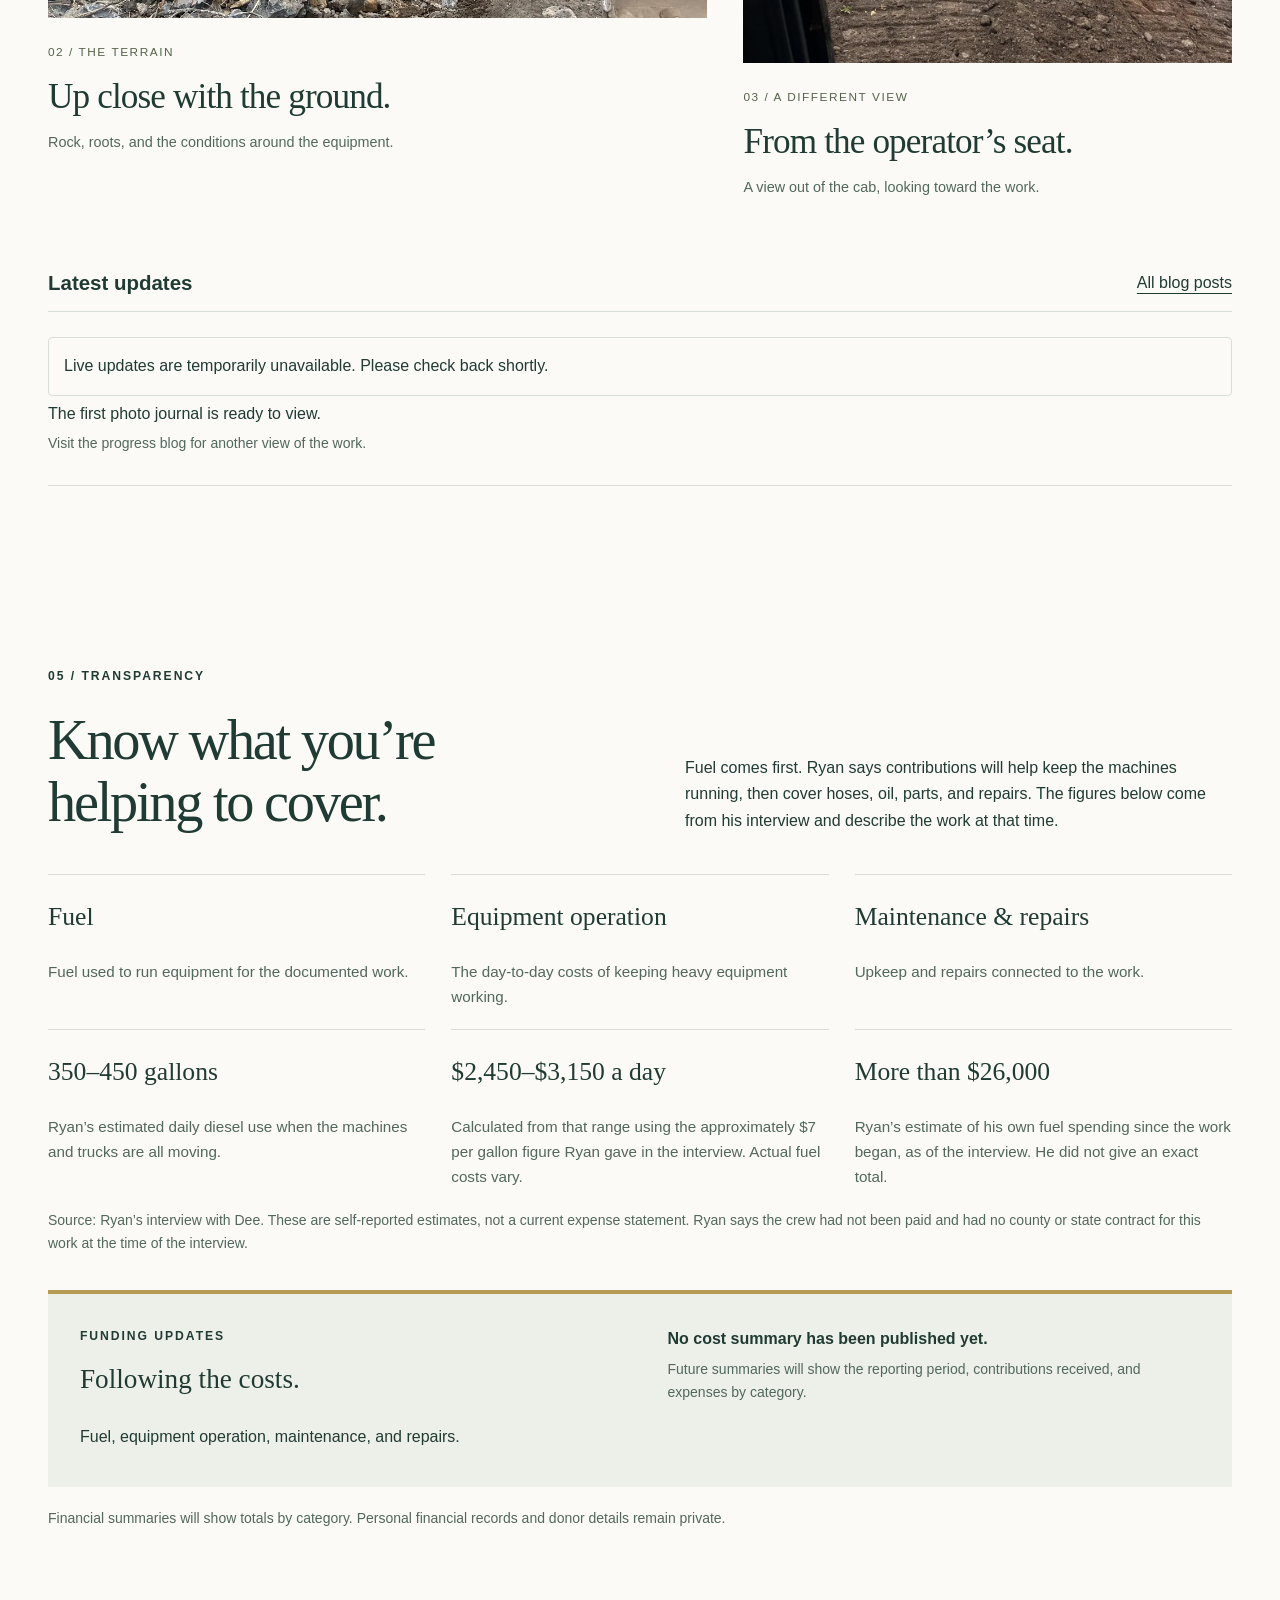
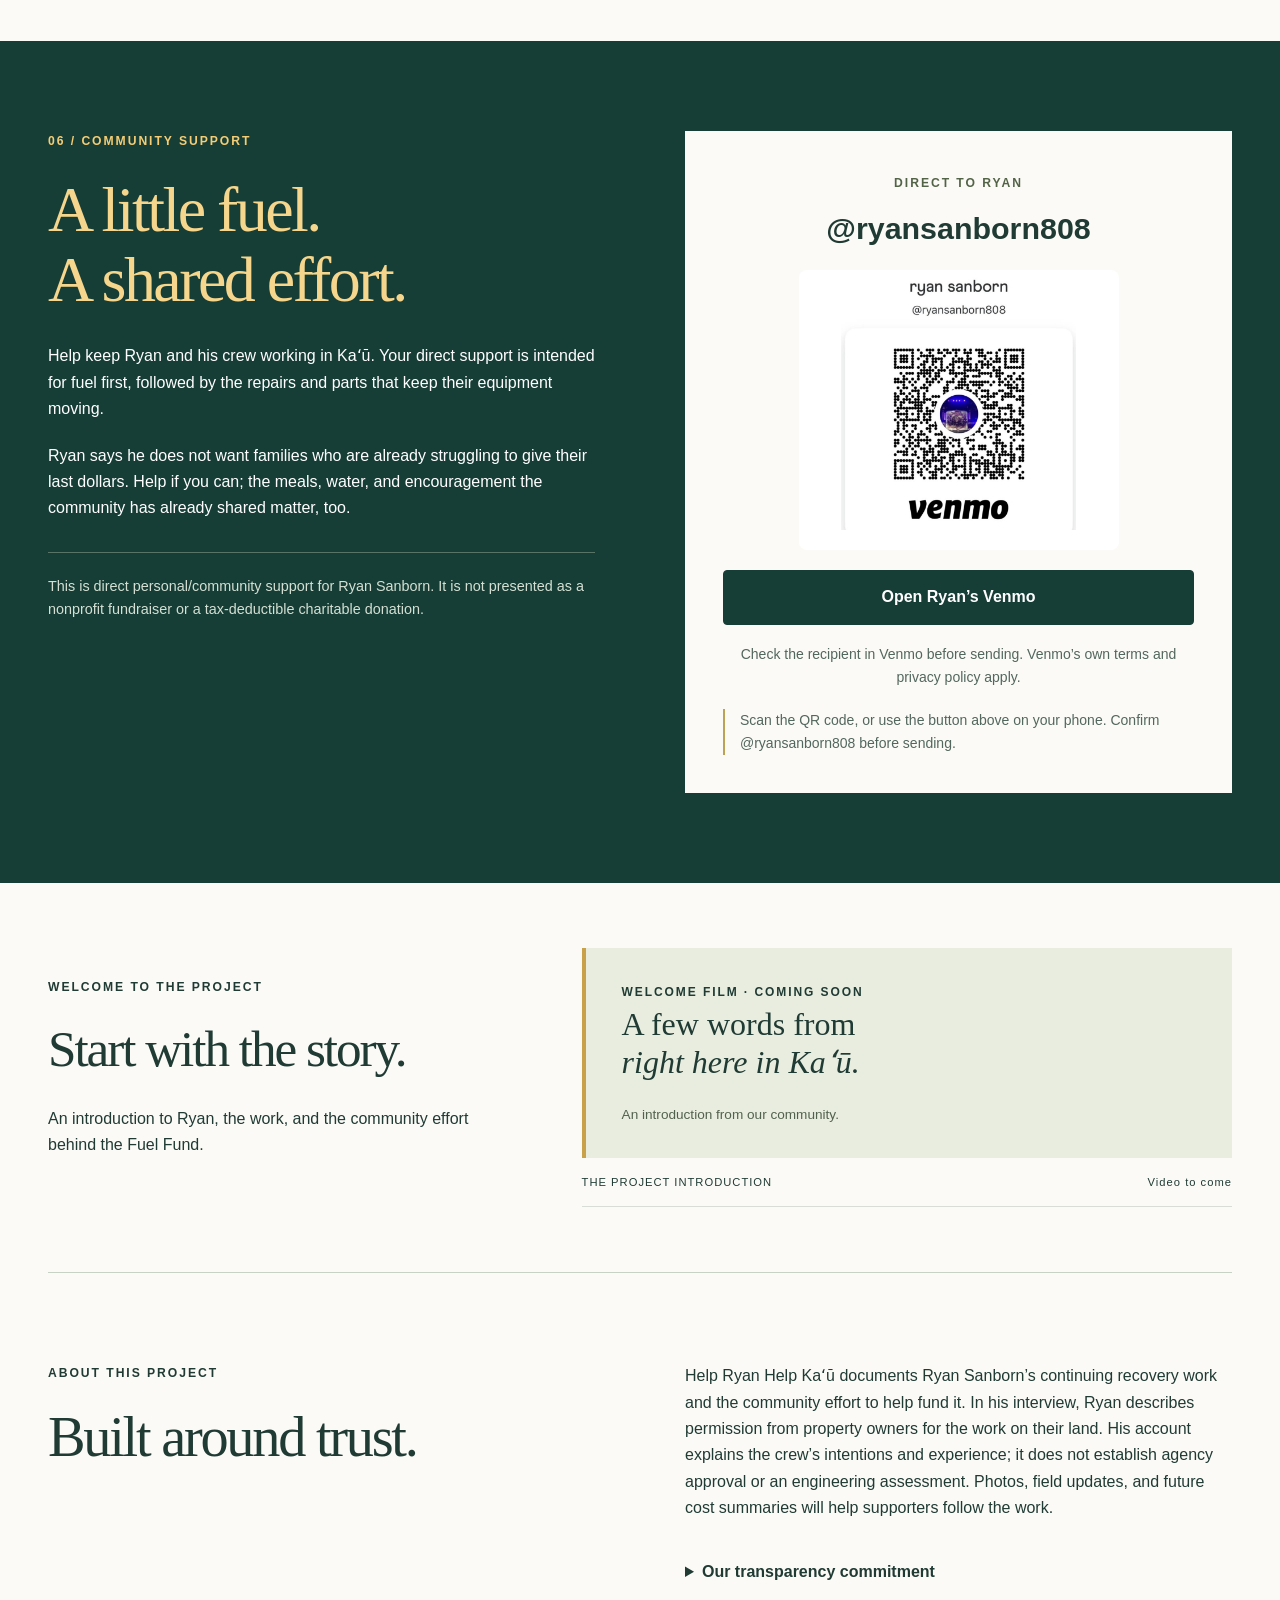
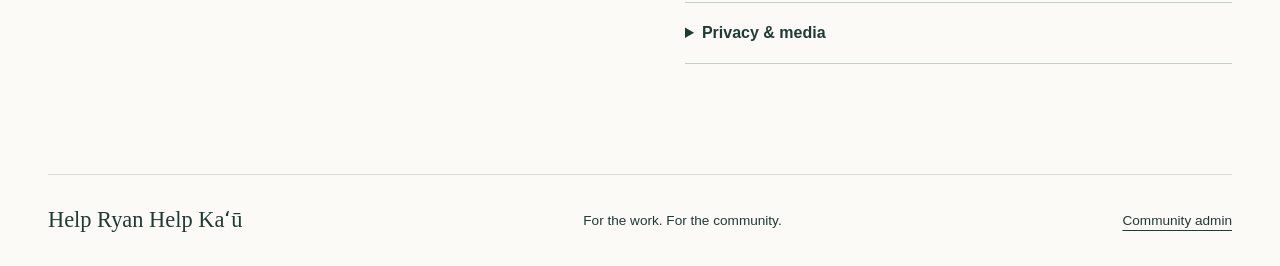
==== commit f19884ee: "Center Ryan's interview and add attributed recovery story and fuel estimates" ====
--- a/index.html
+++ b/index.html
@@ -5,16 +5,16 @@
 <main id="main">
 <section class="kau-hero" aria-labelledby="hero-title">
 <img class="hero-landscape" src="./kau-land-and-work-1600.webp" srcset="./kau-land-and-work-800.webp 800w, ./kau-land-and-work-1600.webp 1600w, ./kau-land-and-work-2200.webp 2200w" sizes="100vw" alt="A dump truck and yellow excavator on dark earth, with green pasture, trees, and the ocean beyond." width="2200" height="1238" fetchpriority="high">
-<div class="hero-shade"></div><div class="wrap hero-inner"><p class="eyebrow">PĀHALA · WOOD VALLEY · KAʻŪ, HAWAIʻI</p><h1 id="hero-title">Help Ryan.<br>Help <em>Kaʻū.</em></h1><p id="hero-body">For the place we call home.<br>For the work that keeps going.</p><div class="hero-video-actions"><a class="button gold" href="#interview">Watch Ryan’s interview</a><a href="#support">Support Ryan directly</a></div></div>
+<div class="hero-shade"></div><div class="wrap hero-inner"><p class="eyebrow">PĀHALA · WOOD VALLEY · KAʻŪ, HAWAIʻI</p><h1 id="hero-title">Help Ryan.<br>Help <em>Kaʻū.</em></h1><p id="hero-body">Keeping the machines running.<br>Helping Kaʻū rebuild, one project at a time.</p><div class="hero-video-actions"><a class="button gold" href="#interview">Watch Ryan’s interview</a><a href="#support">Support Ryan directly</a></div></div>
 <div class="hero-bottom wrap"><span>RYAN SANBORN KAʻŪ FUEL FUND</span><a href="#progress">See the work on the ground</a></div></section>
-<section id="interview" class="featured-interview wrap"><div><p class="eyebrow">MEET RYAN SANBORN</p><h2 id="interview-title">Hear it from Ryan.</h2><p id="interview-body">The story behind Help Ryan Help Kaʻū, in Ryan’s own words. Watch the interview to get to know the person behind the work.</p><details><summary>Interview transcript</summary><div id="transcript">A transcript is not yet available.</div></details></div><div><div id="interview-media" class="interview-player"><button type="button" id="play-interview" aria-label="Play Ryan Sanborn’s interview"><span class="play-outline" aria-hidden="true">▷</span><strong>Ryan’s story.<br>In his own words.</strong><span>Play the interview</span></button></div><p class="caption">Watch right here. Press play to load the video; YouTube’s privacy policy applies.</p></div></section><div class="place-line wrap"><p>Our land. Our neighbors.<br><em>Our shared effort.</em></p><div><p>Help Ryan Help Kaʻū connects direct community support with a clear view of the work: the equipment, the ground being worked, and the people keeping it moving.</p><a href="#funding">See what support helps cover</a></div></div>
+<section id="interview" class="featured-interview wrap"><div><p class="eyebrow">MEET RYAN SANBORN</p><h2 id="interview-title">Why he showed up.<br>Why he keeps going.</h2><p id="interview-body">Raised in Hilo with lifelong ties to Kaʻū’s ranching community, Ryan explains why he showed up after Hurricane Lala—and why he wants to see the work through.</p><details><summary>Read highlights from the interview</summary><div id="transcript"><p class="caption">Selected interview excerpts, edited for clarity. Hawaiian place names are corrected where clear; uncertain names are omitted. Watch the video for the full conversation.</p><h3>Why Kaʻū matters to Ryan</h3><p>Ryan describes Kaʻū as a second home. Cattle, horses, and the ranching community have connected him to this place since childhood.</p><h3>The first priority: access</h3><p>After the storm, Ryan says the immediate goal was a passable route for residents, supplies, ambulances, and other emergency vehicles—not a finished highway. He describes working alongside other operators and construction crews to clear debris and reconnect access.</p><h3>What the crew is doing now</h3><p>Ryan describes building berms to help contain runoff along its original path, restoring roads and access for ranchers, and cleaning up storm debris. His stated aim is to keep water from spreading into new paths, rather than send it toward another property.</p><h3>What support pays for</h3><p>Fuel comes first. Ryan also identifies hydraulic hoses, oil, parts, repairs, and the wear on trucks, trailers, and machines as costs of keeping the work moving.</p><h3>Why he keeps going</h3><blockquote><p>“I look at it as if that was my mom or dad, if that was my grandparent … I’d hope somebody do the same for them.”</p></blockquote><p>He says he wants to see the work through, but worries about having to stop when the crew’s own resources run out.</p></div></details></div><div><div id="interview-media" class="interview-player"><button type="button" id="play-interview" aria-label="Play Ryan Sanborn’s interview"><span class="play-outline" aria-hidden="true">▷</span><strong>Ryan’s story.<br>In his own words.</strong><span>Play the interview</span></button></div><p class="caption">Dee talks story with Ryan about Kaʻū, the recovery work, and what it takes to keep going. Press play to load YouTube.</p></div></section><div class="place-line wrap"><p>Our land. Our neighbors.<br><em>Our shared effort.</em></p><div><p>Ryan calls Kaʻū his second home. This fund helps the community carry part of the fuel and repair burden that he and his crew have been carrying themselves.</p><a href="#funding">See what support helps cover</a></div></div>
+<section id="story" class="section wrap story-editorial"><figure class="story-photo"><img class="" src="./moving-equipment-1200.webp" srcset="./moving-equipment-640.webp 640w, ./moving-equipment-1200.webp 1200w" sizes="(max-width: 700px) 100vw, 60vw" alt="An excavator on a transport trailer beneath a dramatic cloudy sky." width="1200" height="900" loading="lazy" decoding="async"><figcaption>Moving equipment is part of the work, too.</figcaption></figure><div class="story-text"><div><p class="eyebrow">01 / HOW IT STARTED</p><h2 id="story-title">Showing up.<br>Then staying with it.</h2></div><div><p class="large" id="story-body">After Hurricane Lala, Ryan says his first priority was getting people, supplies, and emergency vehicles in and out of Pāhala. Working alongside other crews, he helped clear debris and establish a passable lane. That emergency access work grew into an ongoing effort around Pāhala, Wood Valley, and the mountain areas above the community.</p><p>Kaʻū has been part of Ryan’s life since childhood, through cattle, horses, and the people who helped raise him. In the interview, he describes helping neighbors as helping family. He also remembers the community bringing meals, water, and cans of fuel to keep the crews going.</p></div></div></section>
+<section id="work" class="work-section"><div class="wrap section"><div class="section-heading"><div><p class="eyebrow">02 / THE WORK TODAY</p><h2 id="work-title">On the ground,<br>above the community.</h2></div><p id="work-body">In the interview, Ryan describes six people working across roughly six or seven projects, with three completed at that time. The work includes berm building, debris cleanup, and restoring access to homes and ranch land.</p></div><figure class="work-photo"><img class="" src="./earth-and-waterway-1200.webp" srcset="./earth-and-waterway-640.webp 640w, ./earth-and-waterway-1200.webp 1200w" sizes="(max-width: 700px) 100vw, 60vw" alt="A tracked excavator beside a rocky channel, surrounded by dark earth and green vegetation." width="1200" height="900" loading="lazy" decoding="async"><figcaption>A closer view of the ground being worked. </figcaption></figure><div class="work-grid"><article><span class="number">01</span><h3>Clearing access</h3><p>Opening routes for residents and emergency vehicles came first. Ryan also describes rebuilding access for ranchers who could not reach cattle, water tanks, pumps, and damaged fences.</p></article><article><span class="number">02</span><h3>Berms & water pathways</h3><p>Ryan says the berms aim to keep runoff along its original path after the storm opened new channels. He reports seeing one berm hold during later heavy rain; this is his field observation.</p></article><article><span class="number">03</span><h3>Keeping equipment moving</h3><p>Excavators and dump trucks keep the work moving. Ryan describes long days, frequent repairs, and crew members contributing their own time, equipment, and money.</p></article></div><p class="work-note">These descriptions are not an engineering assessment or a promise of flood protection.</p></div></section>
+<section id="progress" class="section wrap"><div class="section-heading"><div><p class="eyebrow">03 / FIELD NOTES</p><h2>The work, as it happens.</h2></div><p>Photographs from the work on the ground, shared by the community.</p></div><div id="gallery" class="gallery field-gallery"><figure><img class="" src="./equipment-together-1200.webp" srcset="./equipment-together-640.webp 640w, ./equipment-together-1200.webp 1200w" sizes="(max-width: 700px) 100vw, 60vw" alt="A yellow excavator and blue dump truck together on a work site bordered by trees and grass." width="1200" height="900" loading="lazy" decoding="async"><figcaption><span>01 / EQUIPMENT</span><h3>It takes more than one machine.</h3><p>An excavator and dump truck, photographed on the ground.</p></figcaption></figure><figure><img class="" src="./rough-ground-1200.webp" srcset="./rough-ground-640.webp 640w, ./rough-ground-1200.webp 1200w" sizes="(max-width: 700px) 100vw, 60vw" alt="Machinery alongside broken rock, roots, and uneven ground." width="1200" height="900" loading="lazy" decoding="async"><figcaption><span>02 / THE TERRAIN</span><h3>Up close with the ground.</h3><p>Rock, roots, and the conditions around the equipment.</p></figcaption></figure><figure><img class="" src="./from-the-cab-1200.webp" srcset="./from-the-cab-640.webp 640w, ./from-the-cab-1200.webp 1200w" sizes="(max-width: 700px) 100vw, 60vw" alt="View from inside a machine cab toward an excavator bucket and worked earth." width="1200" height="900" loading="lazy" decoding="async"><figcaption><span>03 / A DIFFERENT VIEW</span><h3>From the operator’s seat.</h3><p>A view out of the cab, looking toward the work.</p></figcaption></figure></div><div class="feed-heading"><h3>Latest updates</h3><a href="./blog.html">All blog posts</a></div><div id="updates" class="empty-feed"><p>The first photo journal is ready to view.</p><p class="caption">Visit the progress blog for another view of the work.</p></div></section>
+<section id="funding" class="section wrap"><div class="section-heading"><div><p class="eyebrow">05 / TRANSPARENCY</p><h2>Know what you’re<br>helping to cover.</h2></div><p id="funding-body">Fuel comes first. Ryan says contributions will help keep the machines running, then cover hoses, oil, parts, and repairs. The figures below come from his interview and describe the work at that time.</p></div><div class="funding-grid"><article><h3>Fuel</h3><p>Fuel used to run equipment for the documented work.</p></article><article><h3>Equipment operation</h3><p>The day-to-day costs of keeping heavy equipment working.</p></article><article><h3>Maintenance & repairs</h3><p>Upkeep and repairs connected to the work.</p></article></div><div class="funding-grid" aria-label="Ryan’s interview estimates"><article><h3>350–450 gallons</h3><p>Ryan’s estimated daily diesel use when the machines and trucks are all moving.</p></article><article><h3>$2,450–$3,150 a day</h3><p>Calculated from that range using the approximately $7 per gallon figure Ryan gave in the interview. Actual fuel costs vary.</p></article><article><h3>More than $26,000</h3><p>Ryan’s estimate of his own fuel spending since the work began, as of the interview. He did not give an exact total.</p></article></div><p class="caption">Source: Ryan’s interview with Dee. These are self-reported estimates, not a current expense statement. Ryan says the crew had not been paid and had no county or state contract for this work at the time of the interview.</p><div class="report"><div><p class="eyebrow">FUNDING UPDATES</p><h3>Following the costs.</h3><p>Fuel, equipment operation, maintenance, and repairs.</p></div><div id="financials"><p class="report-status">No cost summary has been published yet.</p><p class="caption">Future summaries will show the reporting period, contributions received, and expenses by category.</p></div></div><p class="caption">Financial summaries will show totals by category. Personal financial records and donor details remain private.</p></section>
+<section id="support" class="support-section"><div class="wrap section split"><div><p class="eyebrow">06 / COMMUNITY SUPPORT</p><h2>A little fuel.<br>A shared effort.</h2><p>Help keep Ryan and his crew working in Kaʻū. Your direct support is intended for fuel first, followed by the repairs and parts that keep their equipment moving.</p><p>Ryan says he does not want families who are already struggling to give their last dollars. Help if you can; the meals, water, and encouragement the community has already shared matter, too.</p><p class="disclosure">This is direct personal/community support for Ryan Sanborn. It is not presented as a nonprofit fundraiser or a tax-deductible charitable donation.</p></div><div class="support-card"><span class="eyebrow">DIRECT TO RYAN</span><h3>@ryansanborn808</h3><div id="qr-media" class="venmo-qr"><a href="./ryan-venmo.jpg" target="_blank" rel="noopener" aria-label="View Ryan’s Venmo QR code at full size"><img src="./ryan-venmo.jpg" alt="Ryan Sanborn’s Venmo QR code, account @ryansanborn808" width="828" height="913" loading="lazy"></a></div><a href="https://venmo.com/ryansanborn808" target="_blank" rel="noopener noreferrer" class="button" id="venmo">Open Ryan’s Venmo</a><p class="caption">Check the recipient in Venmo before sending. Venmo’s own terms and privacy policy apply.</p><p class="note" id="payment-review">Scan the QR code, or use the button above on your phone. Confirm @ryansanborn808 before sending.</p></div></div></section>
 <section id="welcome" class="welcome-strip wrap"><div><p class="eyebrow">WELCOME TO THE PROJECT</p><h2>Start with the story.</h2><p id="welcome-body">An introduction to Ryan, the work, and the community effort behind the Fuel Fund.</p></div><div><div id="welcome-media" class="welcome-reserved"><span class="eyebrow">WELCOME FILM · COMING SOON</span><p>A few words from<br><em>right here in Kaʻū.</em></p><span>An introduction from our community.</span></div><div class="film-caption"><span>THE PROJECT INTRODUCTION</span><span>Video to come</span></div></div></section>
-<section id="story" class="section wrap story-editorial"><figure class="story-photo"><img class="" src="./moving-equipment-1200.webp" srcset="./moving-equipment-640.webp 640w, ./moving-equipment-1200.webp 1200w" sizes="(max-width: 700px) 100vw, 60vw" alt="An excavator on a transport trailer beneath a dramatic cloudy sky." width="1200" height="900" loading="lazy" decoding="async"><figcaption>Moving equipment is part of the work, too.</figcaption></figure><div class="story-text"><div><p class="eyebrow">01 / HOW IT STARTED</p><h2 id="story-title">Showing up.<br>Then staying with it.</h2></div><div><p class="large" id="story-body">The project’s account begins after Hurricane Lala, when Ryan Sanborn began helping clear access around Pāhala and Wood Valley. What started with access work has continued into an effort that takes time, equipment, and fuel.</p><p>Hear Ryan’s story in the interview above, and follow the work through photographs and updates.</p></div></div></section>
-<section id="work" class="work-section"><div class="wrap section"><div class="section-heading"><div><p class="eyebrow">02 / THE WORK TODAY</p><h2 id="work-title">On the ground,<br>above the community.</h2></div><p id="work-body">Follow Ryan’s berm building, earthmoving, and work around water pathways through photographs and field updates.</p></div><figure class="work-photo"><img class="" src="./earth-and-waterway-1200.webp" srcset="./earth-and-waterway-640.webp 640w, ./earth-and-waterway-1200.webp 1200w" sizes="(max-width: 700px) 100vw, 60vw" alt="A tracked excavator beside a rocky channel, surrounded by dark earth and green vegetation." width="1200" height="900" loading="lazy" decoding="async"><figcaption>A closer view of the ground being worked. </figcaption></figure><div class="work-grid"><article><span class="number">01</span><h3>Clearing access</h3><p>Helping clear access around Pāhala and Wood Valley was part of the early effort.</p></article><article><span class="number">02</span><h3>Berms & water pathways</h3><p>Showing where earth is being moved and explaining the purpose of each task in Ryan’s own words.</p></article><article><span class="number">03</span><h3>Keeping equipment moving</h3><p>Fuel, operating time, maintenance, and repairs are part of the cost of continuing the work.</p></article></div><p class="work-note">These descriptions are not an engineering assessment or a promise of flood protection.</p></div></section>
-<section id="progress" class="section wrap"><div class="section-heading"><div><p class="eyebrow">03 / FIELD NOTES</p><h2>The work, as it happens.</h2></div><p>Photographs from the work on the ground, shared by the community.</p></div><div id="gallery" class="gallery field-gallery"><figure><img class="" src="./equipment-together-1200.webp" srcset="./equipment-together-640.webp 640w, ./equipment-together-1200.webp 1200w" sizes="(max-width: 700px) 100vw, 60vw" alt="A yellow excavator and blue dump truck together on a work site bordered by trees and grass." width="1200" height="900" loading="lazy" decoding="async"><figcaption><span>01 / EQUIPMENT</span><h3>It takes more than one machine.</h3><p>An excavator and dump truck, photographed on the ground.</p></figcaption></figure><figure><img class="" src="./rough-ground-1200.webp" srcset="./rough-ground-640.webp 640w, ./rough-ground-1200.webp 1200w" sizes="(max-width: 700px) 100vw, 60vw" alt="Machinery alongside broken rock, roots, and uneven ground." width="1200" height="900" loading="lazy" decoding="async"><figcaption><span>02 / THE TERRAIN</span><h3>Up close with the ground.</h3><p>Rock, roots, and the conditions around the equipment.</p></figcaption></figure><figure><img class="" src="./from-the-cab-1200.webp" srcset="./from-the-cab-640.webp 640w, ./from-the-cab-1200.webp 1200w" sizes="(max-width: 700px) 100vw, 60vw" alt="View from inside a machine cab toward an excavator bucket and worked earth." width="1200" height="900" loading="lazy" decoding="async"><figcaption><span>03 / A DIFFERENT VIEW</span><h3>From the operator’s seat.</h3><p>A view out of the cab, looking toward the work.</p></figcaption></figure></div><div class="feed-heading"><h3>Latest updates</h3><a href="./blog.html">All blog posts</a></div><div id="updates" class="empty-feed"><p>The first photo journal is ready to view.</p><p class="caption">Visit the progress blog for another view of the work.</p></div></section>
-<section id="funding" class="section wrap"><div class="section-heading"><div><p class="eyebrow">05 / TRANSPARENCY</p><h2>Know what you’re<br>helping to cover.</h2></div><p id="funding-body">The Fuel Fund is intended to help Ryan with fuel and heavy-equipment operating and maintenance costs. Cost summaries will help supporters follow how contributions are used.</p></div><div class="funding-grid"><article><h3>Fuel</h3><p>Fuel used to run equipment for the documented work.</p></article><article><h3>Equipment operation</h3><p>The day-to-day costs of keeping heavy equipment working.</p></article><article><h3>Maintenance & repairs</h3><p>Upkeep and repairs connected to the work.</p></article></div><div class="report"><div><p class="eyebrow">FUNDING UPDATES</p><h3>Following the costs.</h3><p>Fuel, equipment operation, maintenance, and repairs.</p></div><div id="financials"><p class="report-status">No cost summary has been published yet.</p><p class="caption">Future summaries will show the reporting period, contributions received, and expenses by category.</p></div></div><p class="caption">Financial summaries will show totals by category. Personal financial records and donor details remain private.</p></section>
-<section id="support" class="support-section"><div class="wrap section split"><div><p class="eyebrow">06 / COMMUNITY SUPPORT</p><h2>A little fuel.<br>A shared effort.</h2><p>Support Ryan directly through his Venmo account.</p><p class="disclosure">This is direct personal/community support for Ryan Sanborn. It is not presented as a nonprofit fundraiser or a tax-deductible charitable donation.</p></div><div class="support-card"><span class="eyebrow">DIRECT TO RYAN</span><h3>@ryansanborn808</h3><div id="qr-media" class="venmo-qr"><a href="./ryan-venmo.jpg" target="_blank" rel="noopener" aria-label="View Ryan’s Venmo QR code at full size"><img src="./ryan-venmo.jpg" alt="Ryan Sanborn’s Venmo QR code, account @ryansanborn808" width="828" height="913" loading="lazy"></a></div><a href="https://venmo.com/ryansanborn808" target="_blank" rel="noopener noreferrer" class="button" id="venmo">Open Ryan’s Venmo</a><p class="caption">Check the recipient in Venmo before sending. Venmo’s own terms and privacy policy apply.</p><p class="note" id="payment-review">Scan the QR code, or use the button above on your phone. Confirm @ryansanborn808 before sending.</p></div></div></section>
-<section id="about" class="section wrap split"><div><p class="eyebrow">ABOUT THIS PROJECT</p><h2 id="about-title">Built around trust.</h2></div><div><p id="about-body">Help Ryan Help Kaʻū is a community effort to document Ryan Sanborn’s work and make direct support easier to understand. Photos, videos, and cost summaries offer a closer look at the work and what community support helps cover.</p><details><summary>Our transparency commitment</summary><p>We distinguish confirmed updates from information still being gathered. Costs will carry a reporting period and category. If information changes, the relevant update will be corrected. The work shown here is not a guarantee of flood protection.</p></details><details><summary>Privacy & media</summary><p>This site does not collect payments, display donor lists, or use advertising analytics. Hosting and security providers may process basic access logs. Photos and videos shared on this site are publicly viewable. The interview player connects to YouTube when you press play; YouTube’s privacy policy then applies.</p><p>For a correction or removal request, contact the community organizer who shared this site with you.</p></details><button id="share" class="text-button">Share this project</button><p id="share-status" role="status" class="caption"></p></div></section></main>
+<section id="about" class="section wrap split"><div><p class="eyebrow">ABOUT THIS PROJECT</p><h2 id="about-title">Built around trust.</h2></div><div><p id="about-body">Help Ryan Help Kaʻū documents Ryan Sanborn’s continuing recovery work and the community effort to help fund it. In his interview, Ryan describes permission from property owners for the work on their land. His account explains the crew’s intentions and experience; it does not establish agency approval or an engineering assessment. Photos, field updates, and future cost summaries will help supporters follow the work.</p><details><summary>Our transparency commitment</summary><p>We distinguish confirmed updates from information still being gathered. Costs will carry a reporting period and category. If information changes, the relevant update will be corrected. The work shown here is not a guarantee of flood protection.</p></details><details><summary>Privacy & media</summary><p>This site does not collect payments, display donor lists, or use advertising analytics. Hosting and security providers may process basic access logs. Photos and videos shared on this site are publicly viewable. The interview player connects to YouTube when you press play; YouTube’s privacy policy then applies.</p><p>For a correction or removal request, contact the community organizer who shared this site with you.</p></details><button id="share" class="text-button">Share this project</button><p id="share-status" role="status" class="caption"></p></div></section></main>
 <footer class="footer wrap"><a class="brand" href="./">Help Ryan Help Kaʻū</a><p>For the work. For the community.</p><a href="./admin.html">Community admin</a></footer></body></html>
-
-
+
+
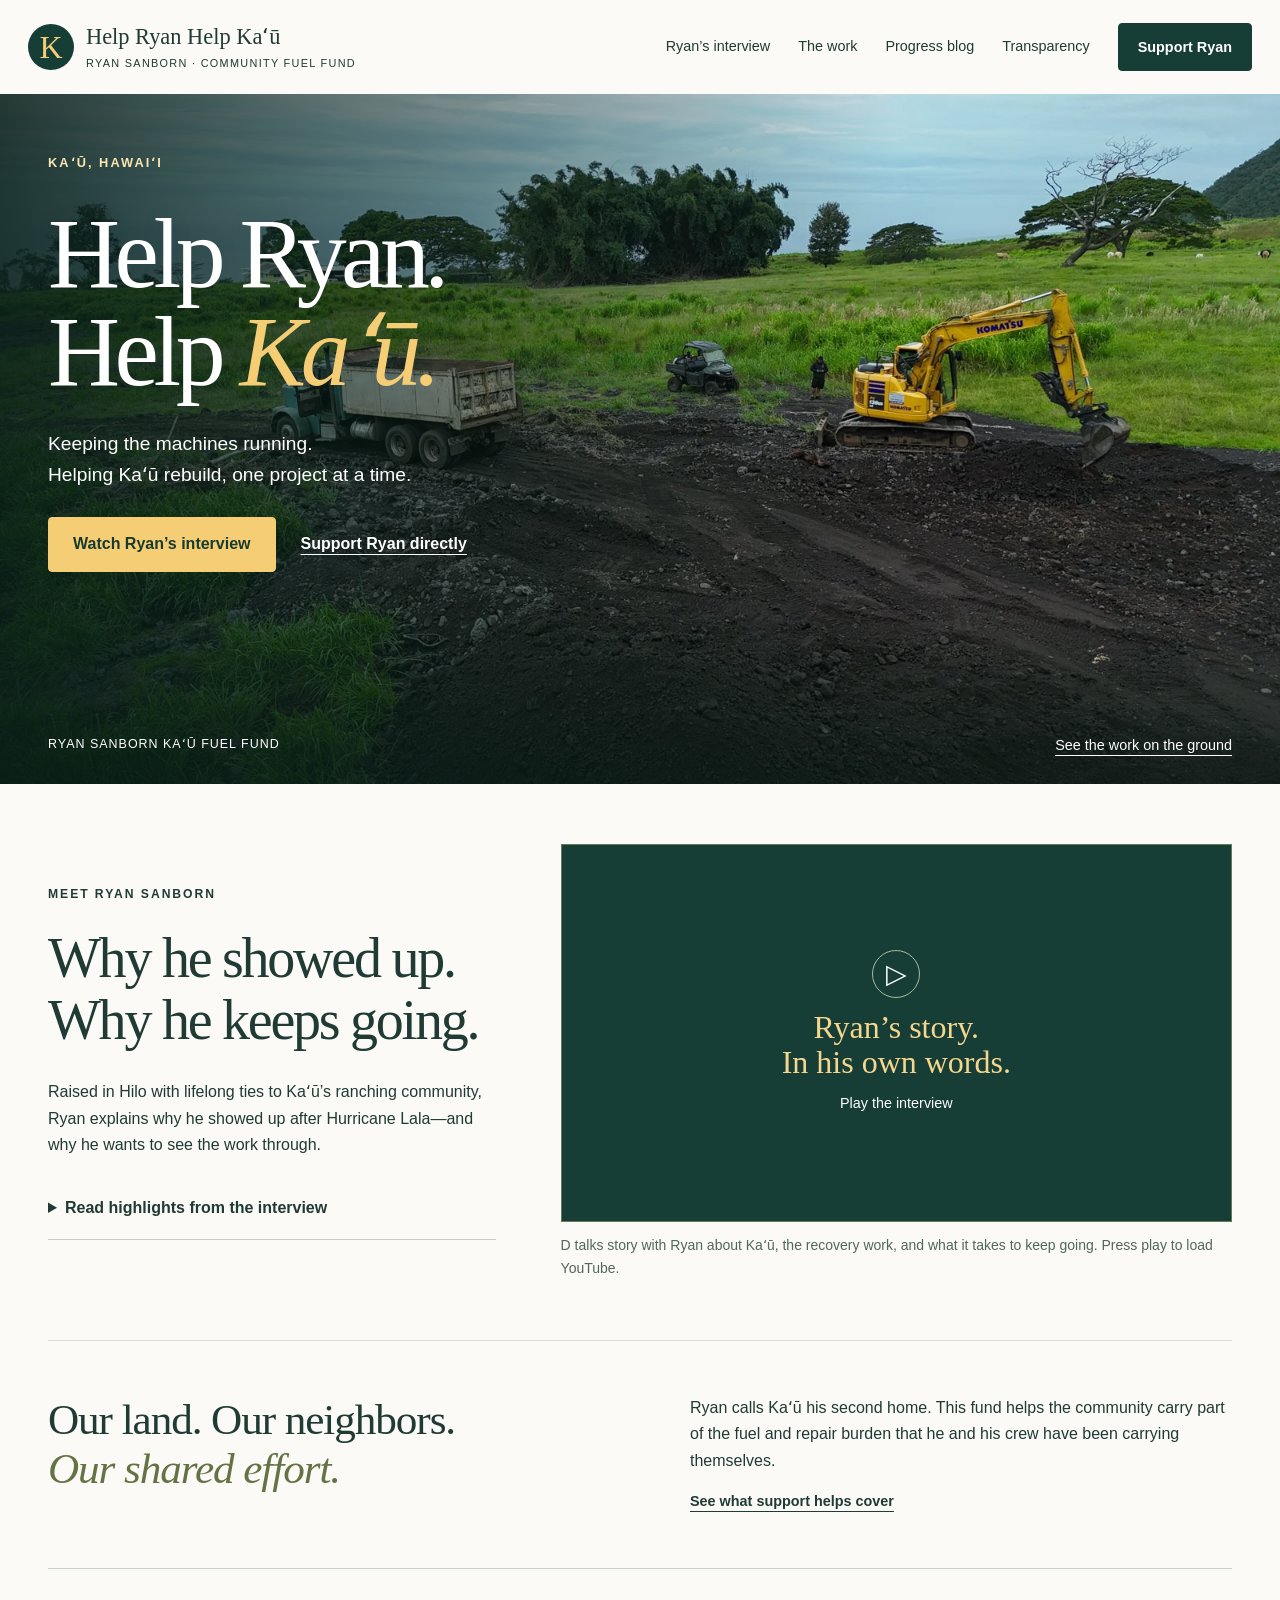
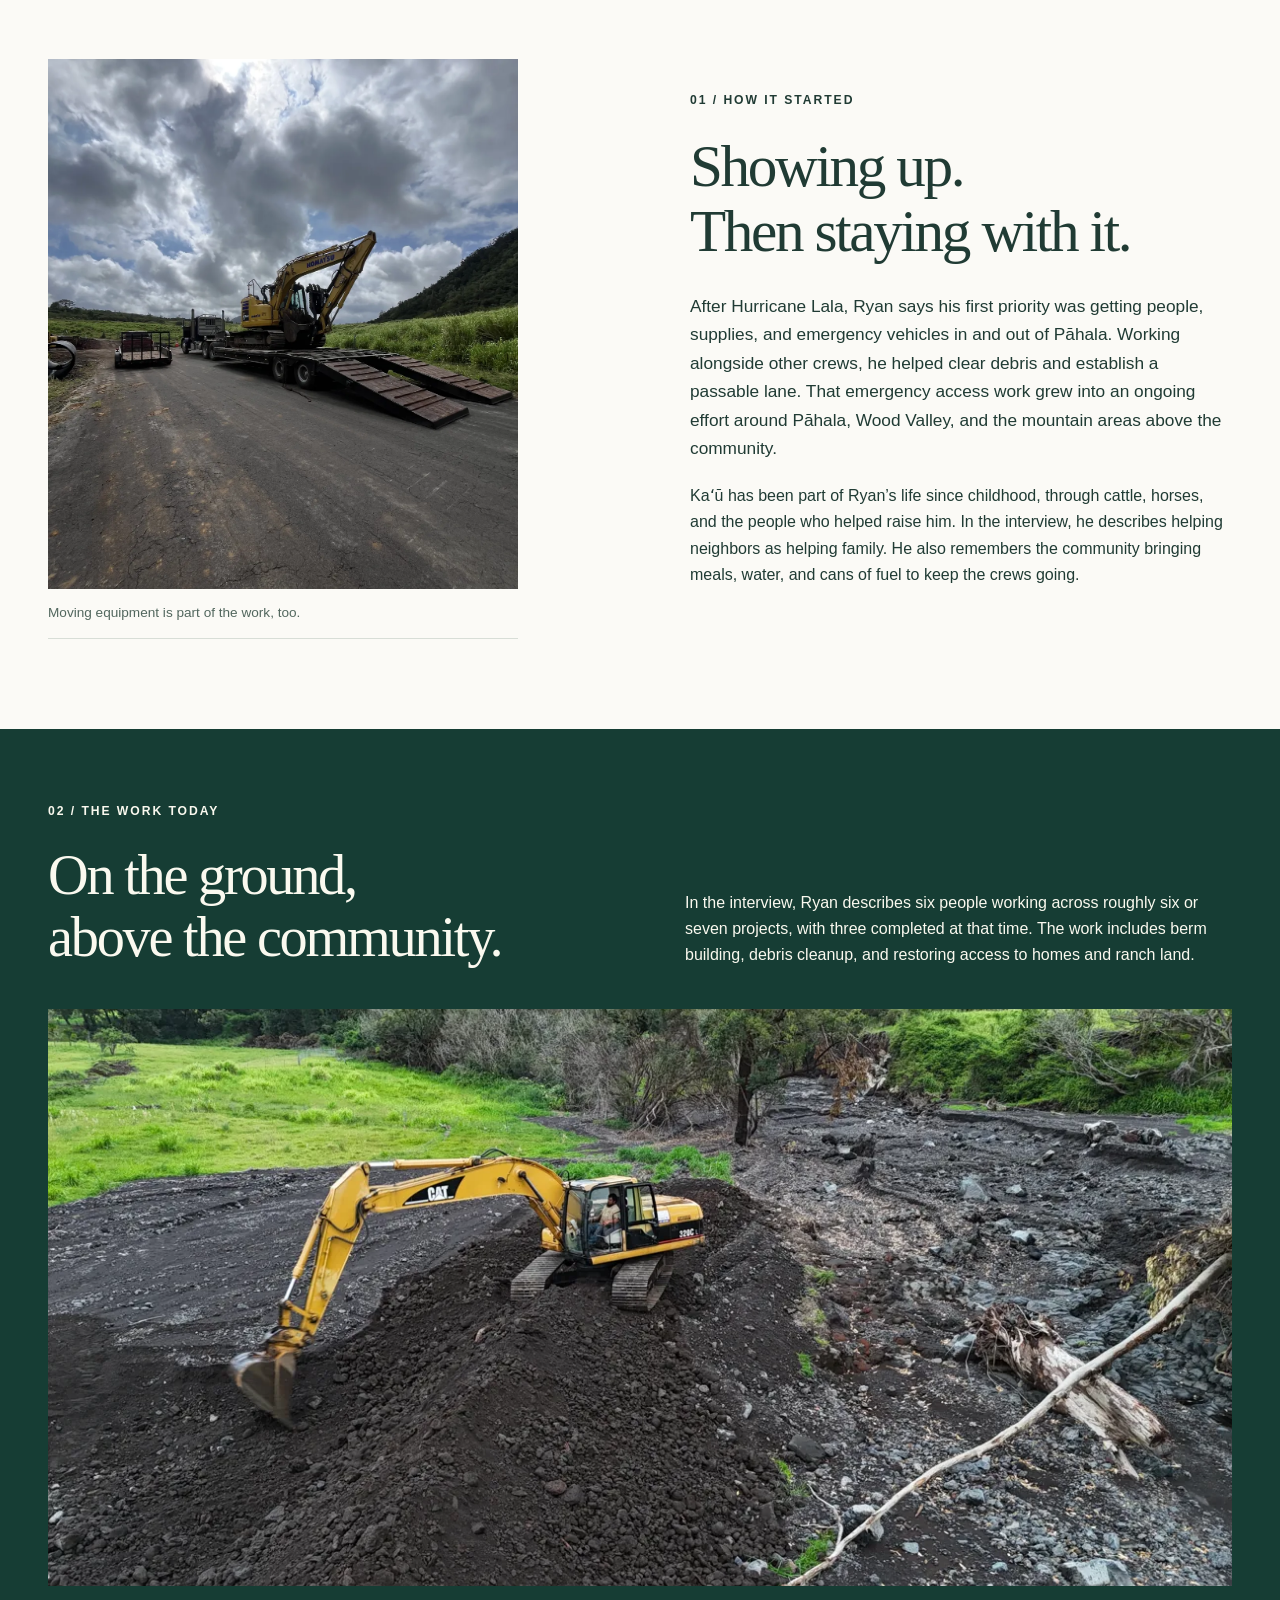
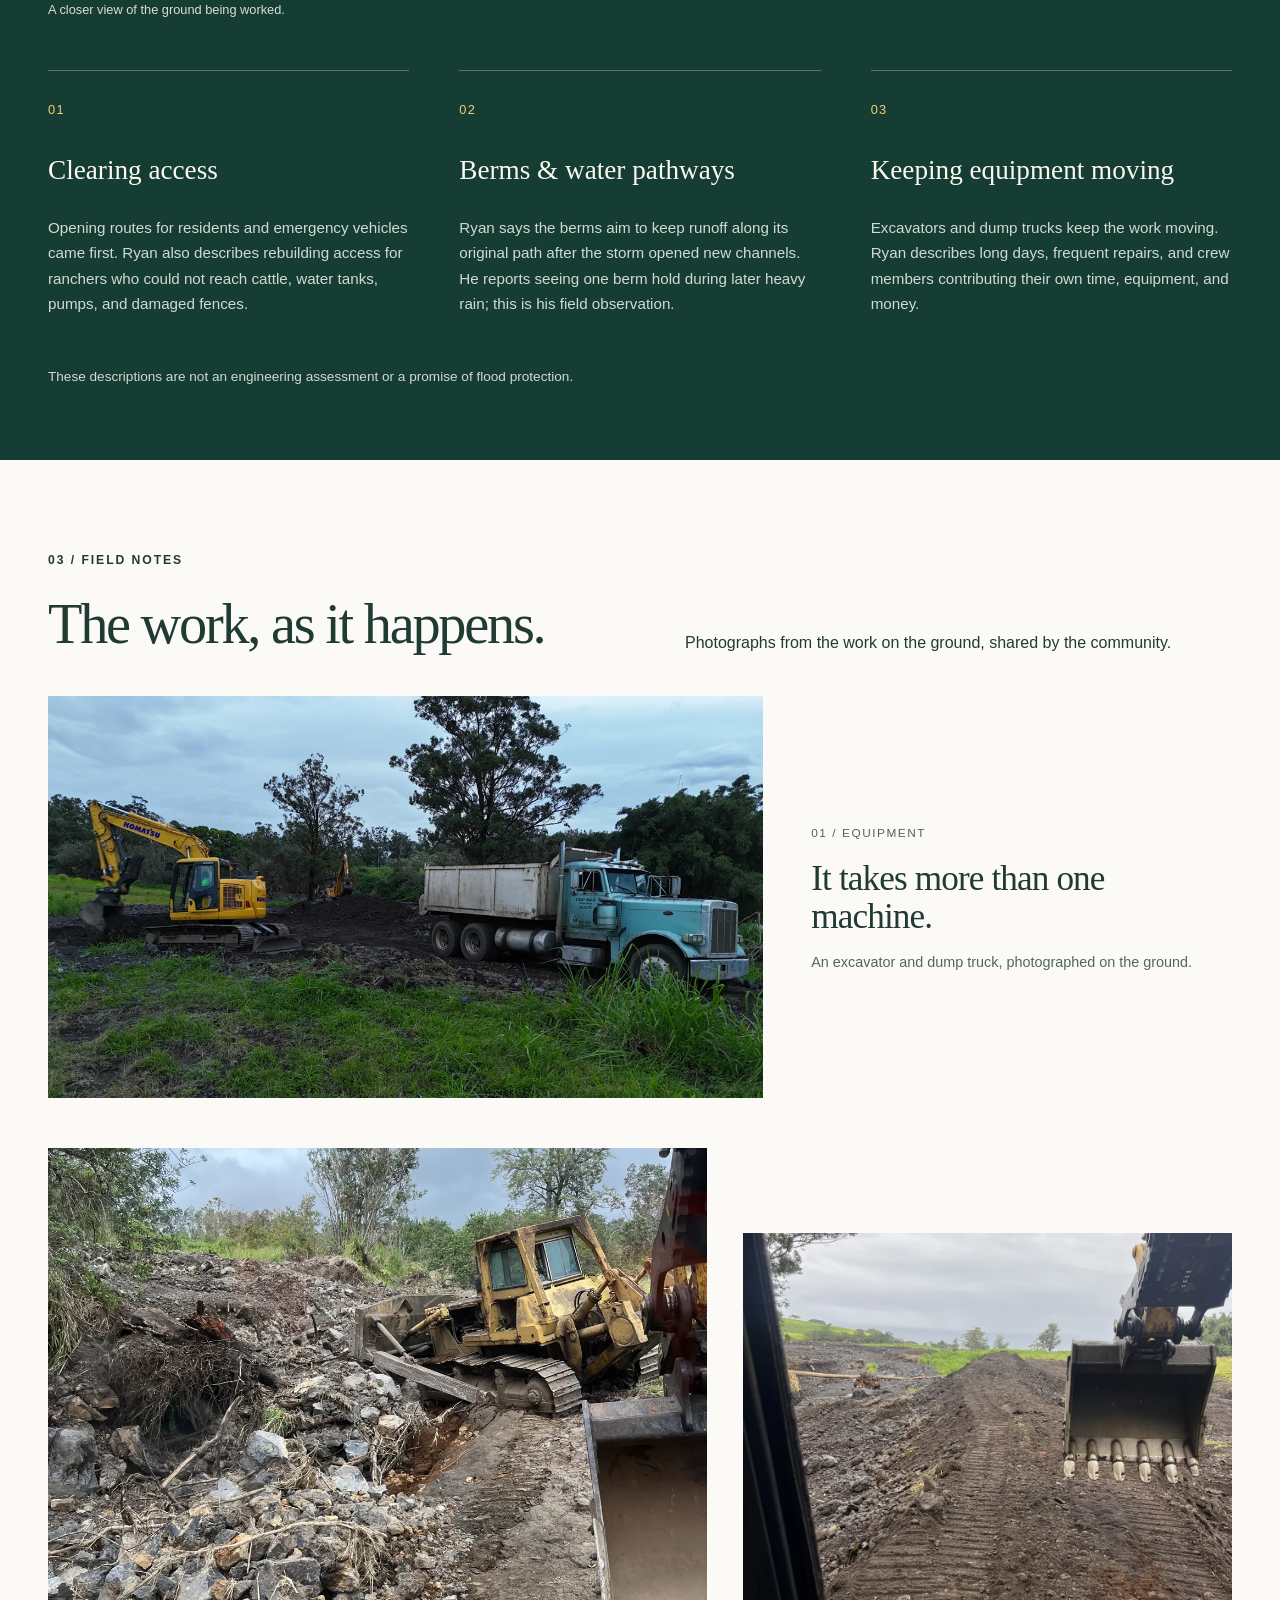
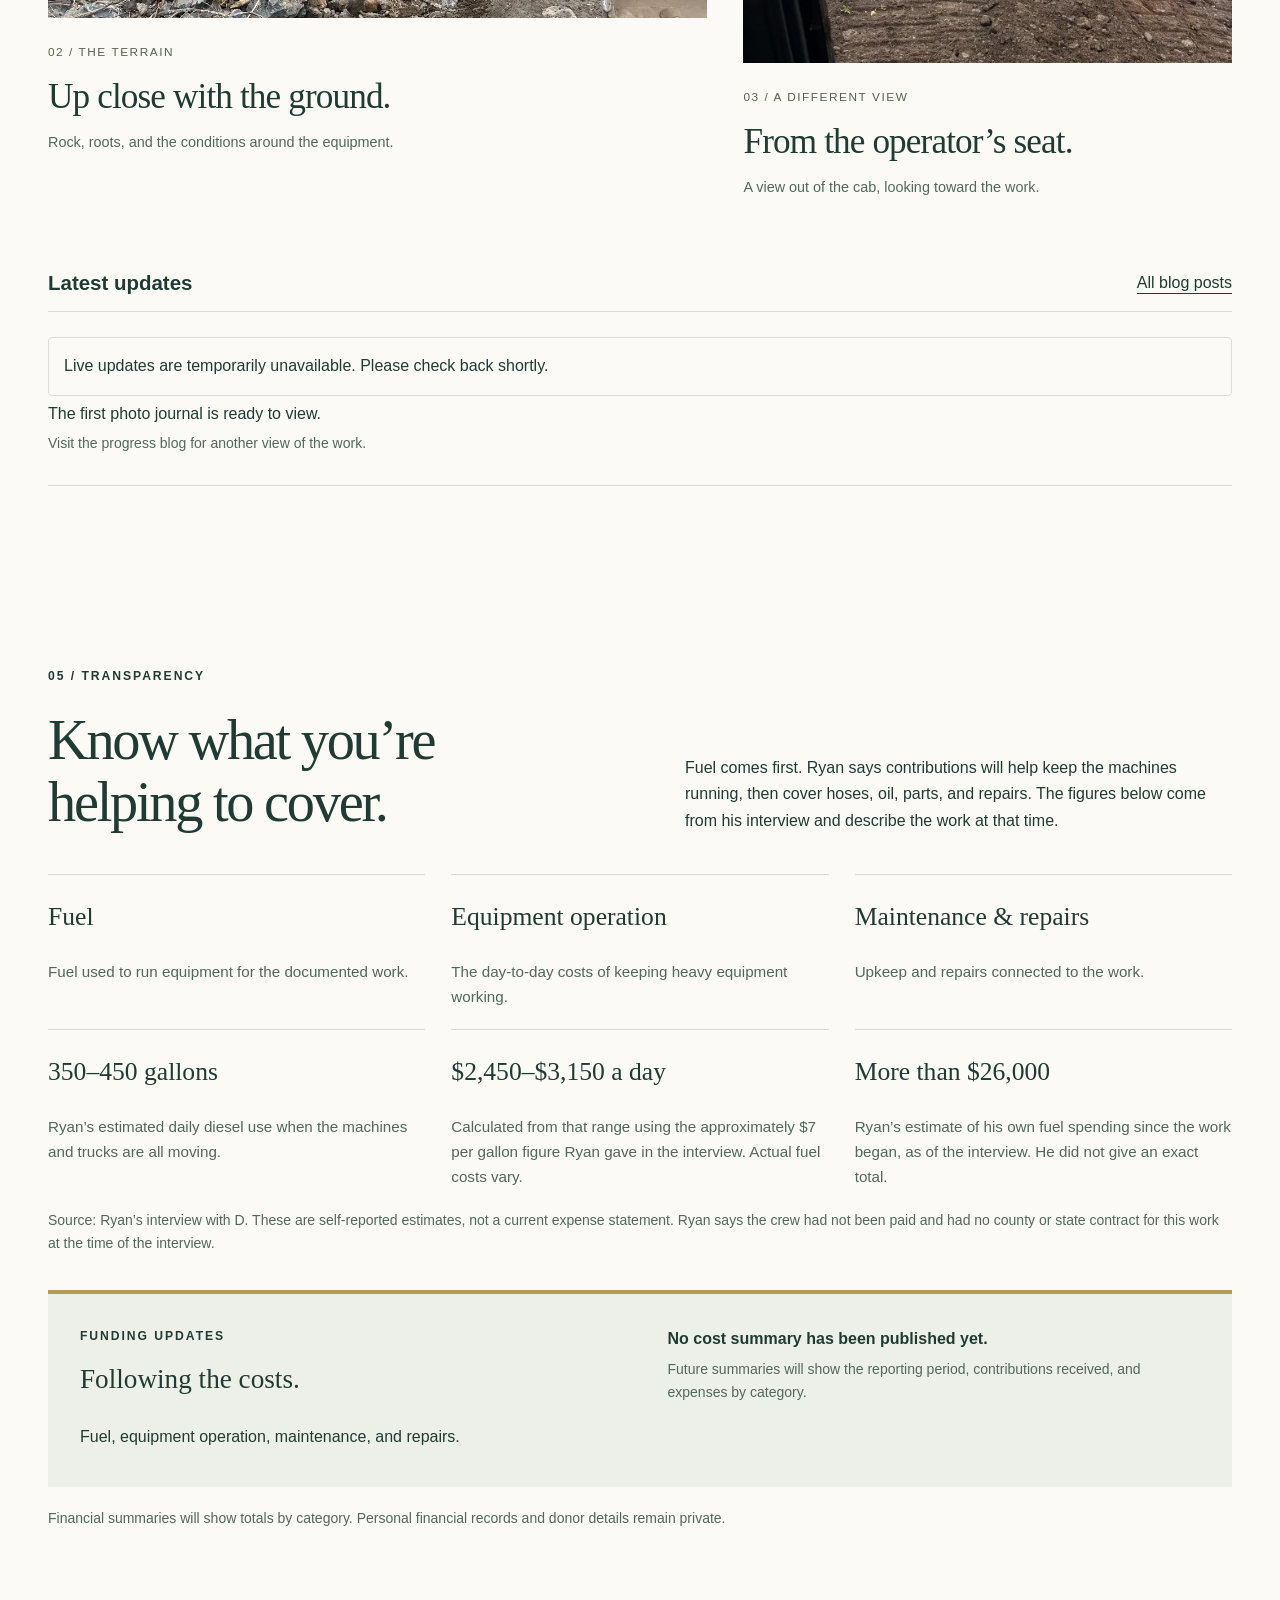
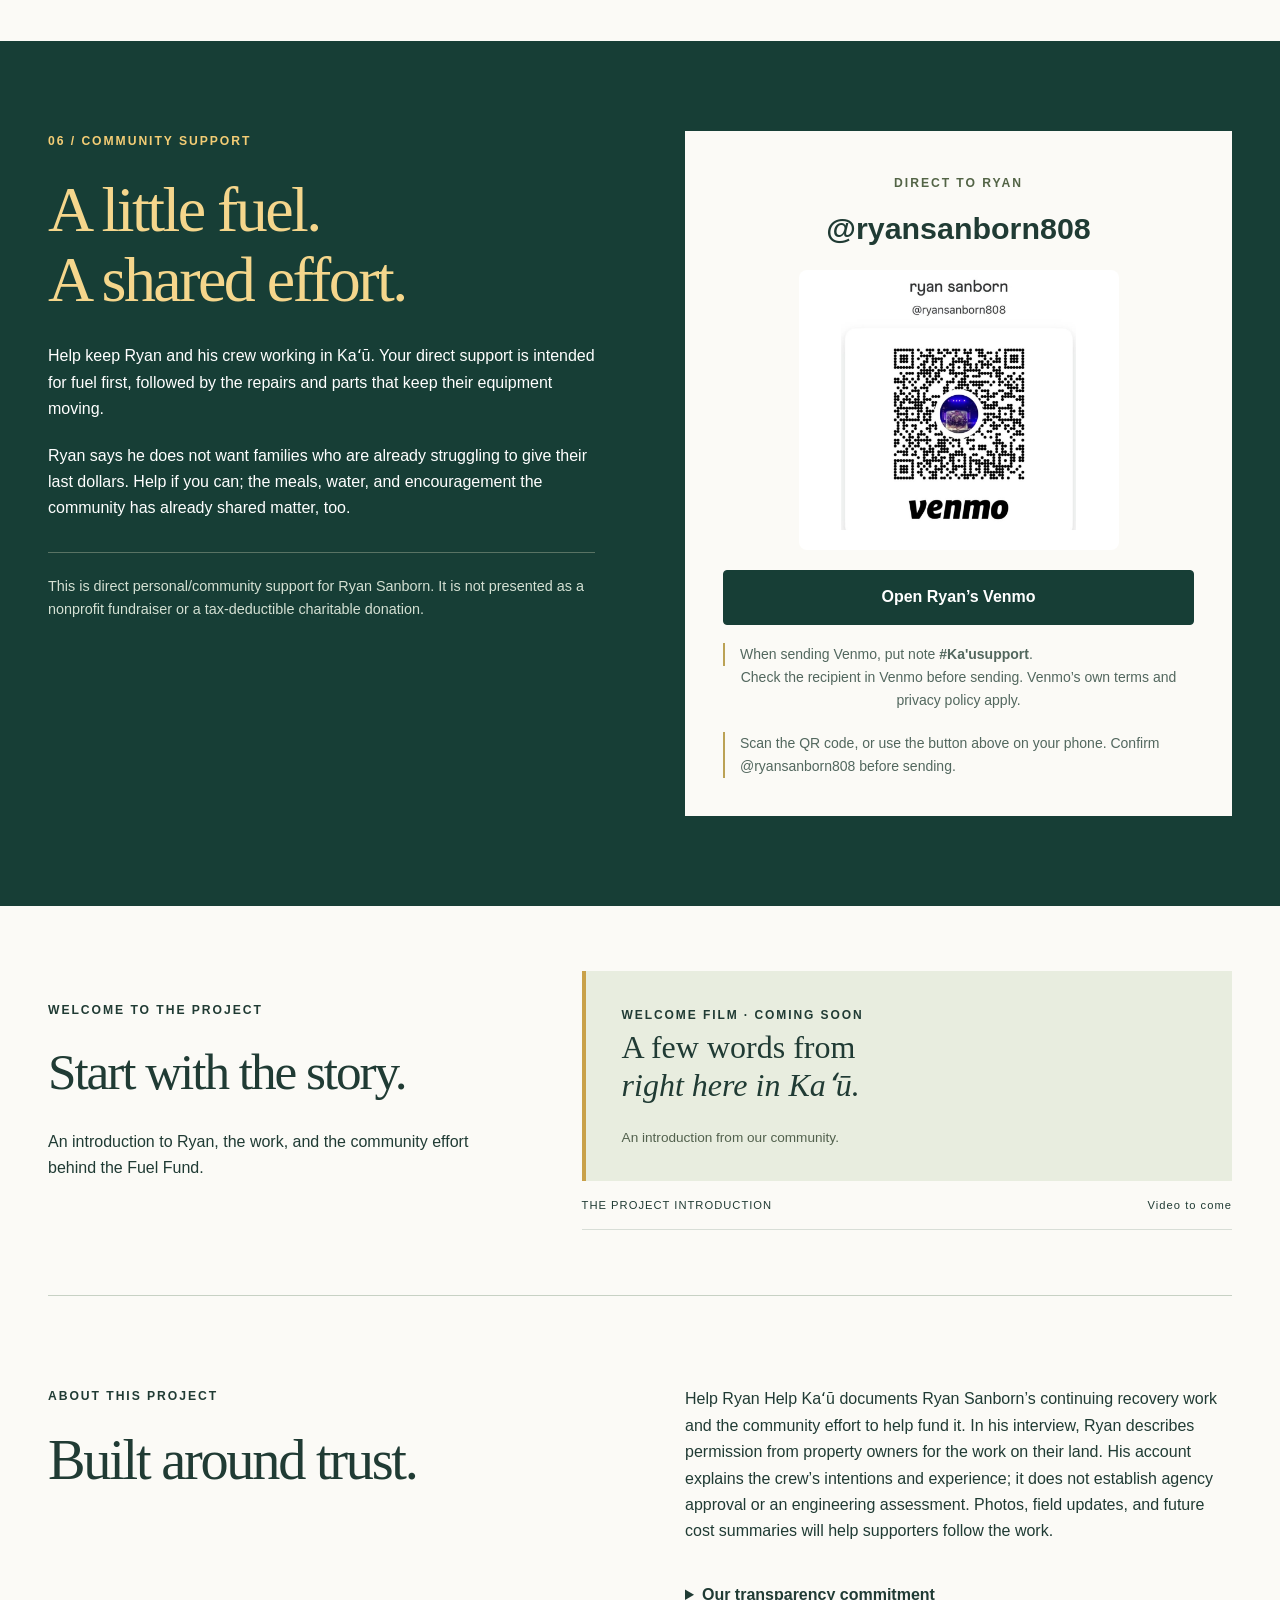
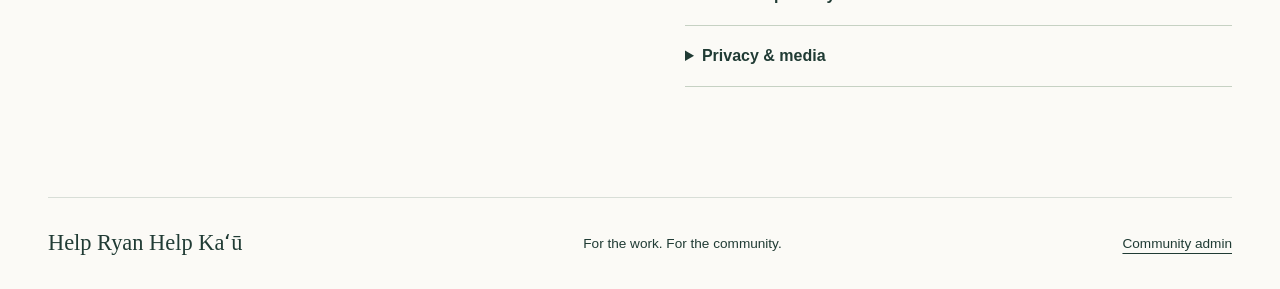
==== commit 0411e6a5: "Update organizer nickname, location heading, and Venmo note" ====
--- a/index.html
+++ b/index.html
@@ -5,14 +5,14 @@
 <main id="main">
 <section class="kau-hero" aria-labelledby="hero-title">
 <img class="hero-landscape" src="./kau-land-and-work-1600.webp" srcset="./kau-land-and-work-800.webp 800w, ./kau-land-and-work-1600.webp 1600w, ./kau-land-and-work-2200.webp 2200w" sizes="100vw" alt="A dump truck and yellow excavator on dark earth, with green pasture, trees, and the ocean beyond." width="2200" height="1238" fetchpriority="high">
-<div class="hero-shade"></div><div class="wrap hero-inner"><p class="eyebrow">PĀHALA · WOOD VALLEY · KAʻŪ, HAWAIʻI</p><h1 id="hero-title">Help Ryan.<br>Help <em>Kaʻū.</em></h1><p id="hero-body">Keeping the machines running.<br>Helping Kaʻū rebuild, one project at a time.</p><div class="hero-video-actions"><a class="button gold" href="#interview">Watch Ryan’s interview</a><a href="#support">Support Ryan directly</a></div></div>
+<div class="hero-shade"></div><div class="wrap hero-inner"><p class="eyebrow">KAʻŪ, HAWAIʻI</p><h1 id="hero-title">Help Ryan.<br>Help <em>Kaʻū.</em></h1><p id="hero-body">Keeping the machines running.<br>Helping Kaʻū rebuild, one project at a time.</p><div class="hero-video-actions"><a class="button gold" href="#interview">Watch Ryan’s interview</a><a href="#support">Support Ryan directly</a></div></div>
 <div class="hero-bottom wrap"><span>RYAN SANBORN KAʻŪ FUEL FUND</span><a href="#progress">See the work on the ground</a></div></section>
-<section id="interview" class="featured-interview wrap"><div><p class="eyebrow">MEET RYAN SANBORN</p><h2 id="interview-title">Why he showed up.<br>Why he keeps going.</h2><p id="interview-body">Raised in Hilo with lifelong ties to Kaʻū’s ranching community, Ryan explains why he showed up after Hurricane Lala—and why he wants to see the work through.</p><details><summary>Read highlights from the interview</summary><div id="transcript"><p class="caption">Selected interview excerpts, edited for clarity. Hawaiian place names are corrected where clear; uncertain names are omitted. Watch the video for the full conversation.</p><h3>Why Kaʻū matters to Ryan</h3><p>Ryan describes Kaʻū as a second home. Cattle, horses, and the ranching community have connected him to this place since childhood.</p><h3>The first priority: access</h3><p>After the storm, Ryan says the immediate goal was a passable route for residents, supplies, ambulances, and other emergency vehicles—not a finished highway. He describes working alongside other operators and construction crews to clear debris and reconnect access.</p><h3>What the crew is doing now</h3><p>Ryan describes building berms to help contain runoff along its original path, restoring roads and access for ranchers, and cleaning up storm debris. His stated aim is to keep water from spreading into new paths, rather than send it toward another property.</p><h3>What support pays for</h3><p>Fuel comes first. Ryan also identifies hydraulic hoses, oil, parts, repairs, and the wear on trucks, trailers, and machines as costs of keeping the work moving.</p><h3>Why he keeps going</h3><blockquote><p>“I look at it as if that was my mom or dad, if that was my grandparent … I’d hope somebody do the same for them.”</p></blockquote><p>He says he wants to see the work through, but worries about having to stop when the crew’s own resources run out.</p></div></details></div><div><div id="interview-media" class="interview-player"><button type="button" id="play-interview" aria-label="Play Ryan Sanborn’s interview"><span class="play-outline" aria-hidden="true">▷</span><strong>Ryan’s story.<br>In his own words.</strong><span>Play the interview</span></button></div><p class="caption">Dee talks story with Ryan about Kaʻū, the recovery work, and what it takes to keep going. Press play to load YouTube.</p></div></section><div class="place-line wrap"><p>Our land. Our neighbors.<br><em>Our shared effort.</em></p><div><p>Ryan calls Kaʻū his second home. This fund helps the community carry part of the fuel and repair burden that he and his crew have been carrying themselves.</p><a href="#funding">See what support helps cover</a></div></div>
+<section id="interview" class="featured-interview wrap"><div><p class="eyebrow">MEET RYAN SANBORN</p><h2 id="interview-title">Why he showed up.<br>Why he keeps going.</h2><p id="interview-body">Raised in Hilo with lifelong ties to Kaʻū’s ranching community, Ryan explains why he showed up after Hurricane Lala—and why he wants to see the work through.</p><details><summary>Read highlights from the interview</summary><div id="transcript"><p class="caption">Selected interview excerpts, edited for clarity. Hawaiian place names are corrected where clear; uncertain names are omitted. Watch the video for the full conversation.</p><h3>Why Kaʻū matters to Ryan</h3><p>Ryan describes Kaʻū as a second home. Cattle, horses, and the ranching community have connected him to this place since childhood.</p><h3>The first priority: access</h3><p>After the storm, Ryan says the immediate goal was a passable route for residents, supplies, ambulances, and other emergency vehicles—not a finished highway. He describes working alongside other operators and construction crews to clear debris and reconnect access.</p><h3>What the crew is doing now</h3><p>Ryan describes building berms to help contain runoff along its original path, restoring roads and access for ranchers, and cleaning up storm debris. His stated aim is to keep water from spreading into new paths, rather than send it toward another property.</p><h3>What support pays for</h3><p>Fuel comes first. Ryan also identifies hydraulic hoses, oil, parts, repairs, and the wear on trucks, trailers, and machines as costs of keeping the work moving.</p><h3>Why he keeps going</h3><blockquote><p>“I look at it as if that was my mom or dad, if that was my grandparent … I’d hope somebody do the same for them.”</p></blockquote><p>He says he wants to see the work through, but worries about having to stop when the crew’s own resources run out.</p></div></details></div><div><div id="interview-media" class="interview-player"><button type="button" id="play-interview" aria-label="Play Ryan Sanborn’s interview"><span class="play-outline" aria-hidden="true">▷</span><strong>Ryan’s story.<br>In his own words.</strong><span>Play the interview</span></button></div><p class="caption">D talks story with Ryan about Kaʻū, the recovery work, and what it takes to keep going. Press play to load YouTube.</p></div></section><div class="place-line wrap"><p>Our land. Our neighbors.<br><em>Our shared effort.</em></p><div><p>Ryan calls Kaʻū his second home. This fund helps the community carry part of the fuel and repair burden that he and his crew have been carrying themselves.</p><a href="#funding">See what support helps cover</a></div></div>
 <section id="story" class="section wrap story-editorial"><figure class="story-photo"><img class="" src="./moving-equipment-1200.webp" srcset="./moving-equipment-640.webp 640w, ./moving-equipment-1200.webp 1200w" sizes="(max-width: 700px) 100vw, 60vw" alt="An excavator on a transport trailer beneath a dramatic cloudy sky." width="1200" height="900" loading="lazy" decoding="async"><figcaption>Moving equipment is part of the work, too.</figcaption></figure><div class="story-text"><div><p class="eyebrow">01 / HOW IT STARTED</p><h2 id="story-title">Showing up.<br>Then staying with it.</h2></div><div><p class="large" id="story-body">After Hurricane Lala, Ryan says his first priority was getting people, supplies, and emergency vehicles in and out of Pāhala. Working alongside other crews, he helped clear debris and establish a passable lane. That emergency access work grew into an ongoing effort around Pāhala, Wood Valley, and the mountain areas above the community.</p><p>Kaʻū has been part of Ryan’s life since childhood, through cattle, horses, and the people who helped raise him. In the interview, he describes helping neighbors as helping family. He also remembers the community bringing meals, water, and cans of fuel to keep the crews going.</p></div></div></section>
 <section id="work" class="work-section"><div class="wrap section"><div class="section-heading"><div><p class="eyebrow">02 / THE WORK TODAY</p><h2 id="work-title">On the ground,<br>above the community.</h2></div><p id="work-body">In the interview, Ryan describes six people working across roughly six or seven projects, with three completed at that time. The work includes berm building, debris cleanup, and restoring access to homes and ranch land.</p></div><figure class="work-photo"><img class="" src="./earth-and-waterway-1200.webp" srcset="./earth-and-waterway-640.webp 640w, ./earth-and-waterway-1200.webp 1200w" sizes="(max-width: 700px) 100vw, 60vw" alt="A tracked excavator beside a rocky channel, surrounded by dark earth and green vegetation." width="1200" height="900" loading="lazy" decoding="async"><figcaption>A closer view of the ground being worked. </figcaption></figure><div class="work-grid"><article><span class="number">01</span><h3>Clearing access</h3><p>Opening routes for residents and emergency vehicles came first. Ryan also describes rebuilding access for ranchers who could not reach cattle, water tanks, pumps, and damaged fences.</p></article><article><span class="number">02</span><h3>Berms & water pathways</h3><p>Ryan says the berms aim to keep runoff along its original path after the storm opened new channels. He reports seeing one berm hold during later heavy rain; this is his field observation.</p></article><article><span class="number">03</span><h3>Keeping equipment moving</h3><p>Excavators and dump trucks keep the work moving. Ryan describes long days, frequent repairs, and crew members contributing their own time, equipment, and money.</p></article></div><p class="work-note">These descriptions are not an engineering assessment or a promise of flood protection.</p></div></section>
 <section id="progress" class="section wrap"><div class="section-heading"><div><p class="eyebrow">03 / FIELD NOTES</p><h2>The work, as it happens.</h2></div><p>Photographs from the work on the ground, shared by the community.</p></div><div id="gallery" class="gallery field-gallery"><figure><img class="" src="./equipment-together-1200.webp" srcset="./equipment-together-640.webp 640w, ./equipment-together-1200.webp 1200w" sizes="(max-width: 700px) 100vw, 60vw" alt="A yellow excavator and blue dump truck together on a work site bordered by trees and grass." width="1200" height="900" loading="lazy" decoding="async"><figcaption><span>01 / EQUIPMENT</span><h3>It takes more than one machine.</h3><p>An excavator and dump truck, photographed on the ground.</p></figcaption></figure><figure><img class="" src="./rough-ground-1200.webp" srcset="./rough-ground-640.webp 640w, ./rough-ground-1200.webp 1200w" sizes="(max-width: 700px) 100vw, 60vw" alt="Machinery alongside broken rock, roots, and uneven ground." width="1200" height="900" loading="lazy" decoding="async"><figcaption><span>02 / THE TERRAIN</span><h3>Up close with the ground.</h3><p>Rock, roots, and the conditions around the equipment.</p></figcaption></figure><figure><img class="" src="./from-the-cab-1200.webp" srcset="./from-the-cab-640.webp 640w, ./from-the-cab-1200.webp 1200w" sizes="(max-width: 700px) 100vw, 60vw" alt="View from inside a machine cab toward an excavator bucket and worked earth." width="1200" height="900" loading="lazy" decoding="async"><figcaption><span>03 / A DIFFERENT VIEW</span><h3>From the operator’s seat.</h3><p>A view out of the cab, looking toward the work.</p></figcaption></figure></div><div class="feed-heading"><h3>Latest updates</h3><a href="./blog.html">All blog posts</a></div><div id="updates" class="empty-feed"><p>The first photo journal is ready to view.</p><p class="caption">Visit the progress blog for another view of the work.</p></div></section>
-<section id="funding" class="section wrap"><div class="section-heading"><div><p class="eyebrow">05 / TRANSPARENCY</p><h2>Know what you’re<br>helping to cover.</h2></div><p id="funding-body">Fuel comes first. Ryan says contributions will help keep the machines running, then cover hoses, oil, parts, and repairs. The figures below come from his interview and describe the work at that time.</p></div><div class="funding-grid"><article><h3>Fuel</h3><p>Fuel used to run equipment for the documented work.</p></article><article><h3>Equipment operation</h3><p>The day-to-day costs of keeping heavy equipment working.</p></article><article><h3>Maintenance & repairs</h3><p>Upkeep and repairs connected to the work.</p></article></div><div class="funding-grid" aria-label="Ryan’s interview estimates"><article><h3>350–450 gallons</h3><p>Ryan’s estimated daily diesel use when the machines and trucks are all moving.</p></article><article><h3>$2,450–$3,150 a day</h3><p>Calculated from that range using the approximately $7 per gallon figure Ryan gave in the interview. Actual fuel costs vary.</p></article><article><h3>More than $26,000</h3><p>Ryan’s estimate of his own fuel spending since the work began, as of the interview. He did not give an exact total.</p></article></div><p class="caption">Source: Ryan’s interview with Dee. These are self-reported estimates, not a current expense statement. Ryan says the crew had not been paid and had no county or state contract for this work at the time of the interview.</p><div class="report"><div><p class="eyebrow">FUNDING UPDATES</p><h3>Following the costs.</h3><p>Fuel, equipment operation, maintenance, and repairs.</p></div><div id="financials"><p class="report-status">No cost summary has been published yet.</p><p class="caption">Future summaries will show the reporting period, contributions received, and expenses by category.</p></div></div><p class="caption">Financial summaries will show totals by category. Personal financial records and donor details remain private.</p></section>
-<section id="support" class="support-section"><div class="wrap section split"><div><p class="eyebrow">06 / COMMUNITY SUPPORT</p><h2>A little fuel.<br>A shared effort.</h2><p>Help keep Ryan and his crew working in Kaʻū. Your direct support is intended for fuel first, followed by the repairs and parts that keep their equipment moving.</p><p>Ryan says he does not want families who are already struggling to give their last dollars. Help if you can; the meals, water, and encouragement the community has already shared matter, too.</p><p class="disclosure">This is direct personal/community support for Ryan Sanborn. It is not presented as a nonprofit fundraiser or a tax-deductible charitable donation.</p></div><div class="support-card"><span class="eyebrow">DIRECT TO RYAN</span><h3>@ryansanborn808</h3><div id="qr-media" class="venmo-qr"><a href="./ryan-venmo.jpg" target="_blank" rel="noopener" aria-label="View Ryan’s Venmo QR code at full size"><img src="./ryan-venmo.jpg" alt="Ryan Sanborn’s Venmo QR code, account @ryansanborn808" width="828" height="913" loading="lazy"></a></div><a href="https://venmo.com/ryansanborn808" target="_blank" rel="noopener noreferrer" class="button" id="venmo">Open Ryan’s Venmo</a><p class="caption">Check the recipient in Venmo before sending. Venmo’s own terms and privacy policy apply.</p><p class="note" id="payment-review">Scan the QR code, or use the button above on your phone. Confirm @ryansanborn808 before sending.</p></div></div></section>
+<section id="funding" class="section wrap"><div class="section-heading"><div><p class="eyebrow">05 / TRANSPARENCY</p><h2>Know what you’re<br>helping to cover.</h2></div><p id="funding-body">Fuel comes first. Ryan says contributions will help keep the machines running, then cover hoses, oil, parts, and repairs. The figures below come from his interview and describe the work at that time.</p></div><div class="funding-grid"><article><h3>Fuel</h3><p>Fuel used to run equipment for the documented work.</p></article><article><h3>Equipment operation</h3><p>The day-to-day costs of keeping heavy equipment working.</p></article><article><h3>Maintenance & repairs</h3><p>Upkeep and repairs connected to the work.</p></article></div><div class="funding-grid" aria-label="Ryan’s interview estimates"><article><h3>350–450 gallons</h3><p>Ryan’s estimated daily diesel use when the machines and trucks are all moving.</p></article><article><h3>$2,450–$3,150 a day</h3><p>Calculated from that range using the approximately $7 per gallon figure Ryan gave in the interview. Actual fuel costs vary.</p></article><article><h3>More than $26,000</h3><p>Ryan’s estimate of his own fuel spending since the work began, as of the interview. He did not give an exact total.</p></article></div><p class="caption">Source: Ryan’s interview with D. These are self-reported estimates, not a current expense statement. Ryan says the crew had not been paid and had no county or state contract for this work at the time of the interview.</p><div class="report"><div><p class="eyebrow">FUNDING UPDATES</p><h3>Following the costs.</h3><p>Fuel, equipment operation, maintenance, and repairs.</p></div><div id="financials"><p class="report-status">No cost summary has been published yet.</p><p class="caption">Future summaries will show the reporting period, contributions received, and expenses by category.</p></div></div><p class="caption">Financial summaries will show totals by category. Personal financial records and donor details remain private.</p></section>
+<section id="support" class="support-section"><div class="wrap section split"><div><p class="eyebrow">06 / COMMUNITY SUPPORT</p><h2>A little fuel.<br>A shared effort.</h2><p>Help keep Ryan and his crew working in Kaʻū. Your direct support is intended for fuel first, followed by the repairs and parts that keep their equipment moving.</p><p>Ryan says he does not want families who are already struggling to give their last dollars. Help if you can; the meals, water, and encouragement the community has already shared matter, too.</p><p class="disclosure">This is direct personal/community support for Ryan Sanborn. It is not presented as a nonprofit fundraiser or a tax-deductible charitable donation.</p></div><div class="support-card"><span class="eyebrow">DIRECT TO RYAN</span><h3>@ryansanborn808</h3><div id="qr-media" class="venmo-qr"><a href="./ryan-venmo.jpg" target="_blank" rel="noopener" aria-label="View Ryan’s Venmo QR code at full size"><img src="./ryan-venmo.jpg" alt="Ryan Sanborn’s Venmo QR code, account @ryansanborn808" width="828" height="913" loading="lazy"></a></div><a href="https://venmo.com/ryansanborn808" target="_blank" rel="noopener noreferrer" class="button" id="venmo">Open Ryan’s Venmo</a><p class="note">When sending Venmo, put note <strong>#Ka'usupport</strong>.</p><p class="caption">Check the recipient in Venmo before sending. Venmo’s own terms and privacy policy apply.</p><p class="note" id="payment-review">Scan the QR code, or use the button above on your phone. Confirm @ryansanborn808 before sending.</p></div></div></section>
 <section id="welcome" class="welcome-strip wrap"><div><p class="eyebrow">WELCOME TO THE PROJECT</p><h2>Start with the story.</h2><p id="welcome-body">An introduction to Ryan, the work, and the community effort behind the Fuel Fund.</p></div><div><div id="welcome-media" class="welcome-reserved"><span class="eyebrow">WELCOME FILM · COMING SOON</span><p>A few words from<br><em>right here in Kaʻū.</em></p><span>An introduction from our community.</span></div><div class="film-caption"><span>THE PROJECT INTRODUCTION</span><span>Video to come</span></div></div></section>
 <section id="about" class="section wrap split"><div><p class="eyebrow">ABOUT THIS PROJECT</p><h2 id="about-title">Built around trust.</h2></div><div><p id="about-body">Help Ryan Help Kaʻū documents Ryan Sanborn’s continuing recovery work and the community effort to help fund it. In his interview, Ryan describes permission from property owners for the work on their land. His account explains the crew’s intentions and experience; it does not establish agency approval or an engineering assessment. Photos, field updates, and future cost summaries will help supporters follow the work.</p><details><summary>Our transparency commitment</summary><p>We distinguish confirmed updates from information still being gathered. Costs will carry a reporting period and category. If information changes, the relevant update will be corrected. The work shown here is not a guarantee of flood protection.</p></details><details><summary>Privacy & media</summary><p>This site does not collect payments, display donor lists, or use advertising analytics. Hosting and security providers may process basic access logs. Photos and videos shared on this site are publicly viewable. The interview player connects to YouTube when you press play; YouTube’s privacy policy then applies.</p><p>For a correction or removal request, contact the community organizer who shared this site with you.</p></details><button id="share" class="text-button">Share this project</button><p id="share-status" role="status" class="caption"></p></div></section></main>
 <footer class="footer wrap"><a class="brand" href="./">Help Ryan Help Kaʻū</a><p>For the work. For the community.</p><a href="./admin.html">Community admin</a></footer></body></html>
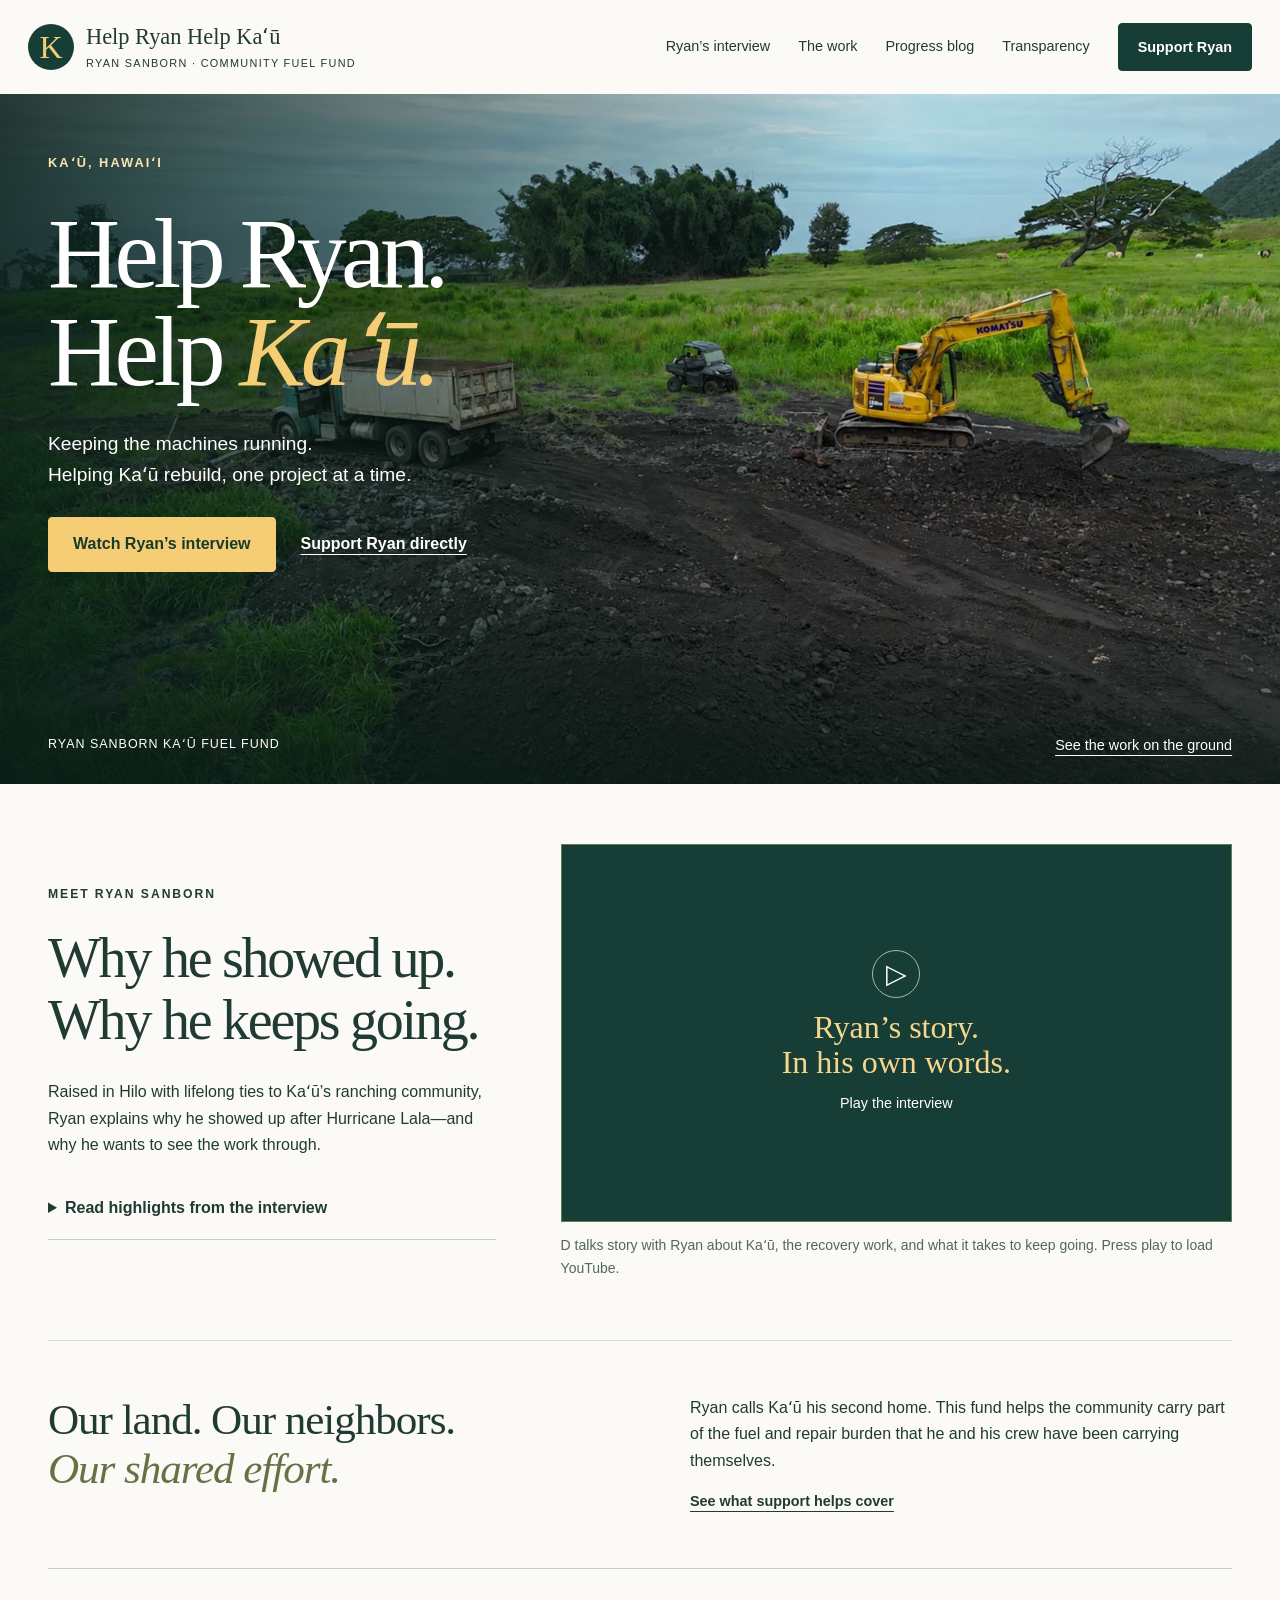
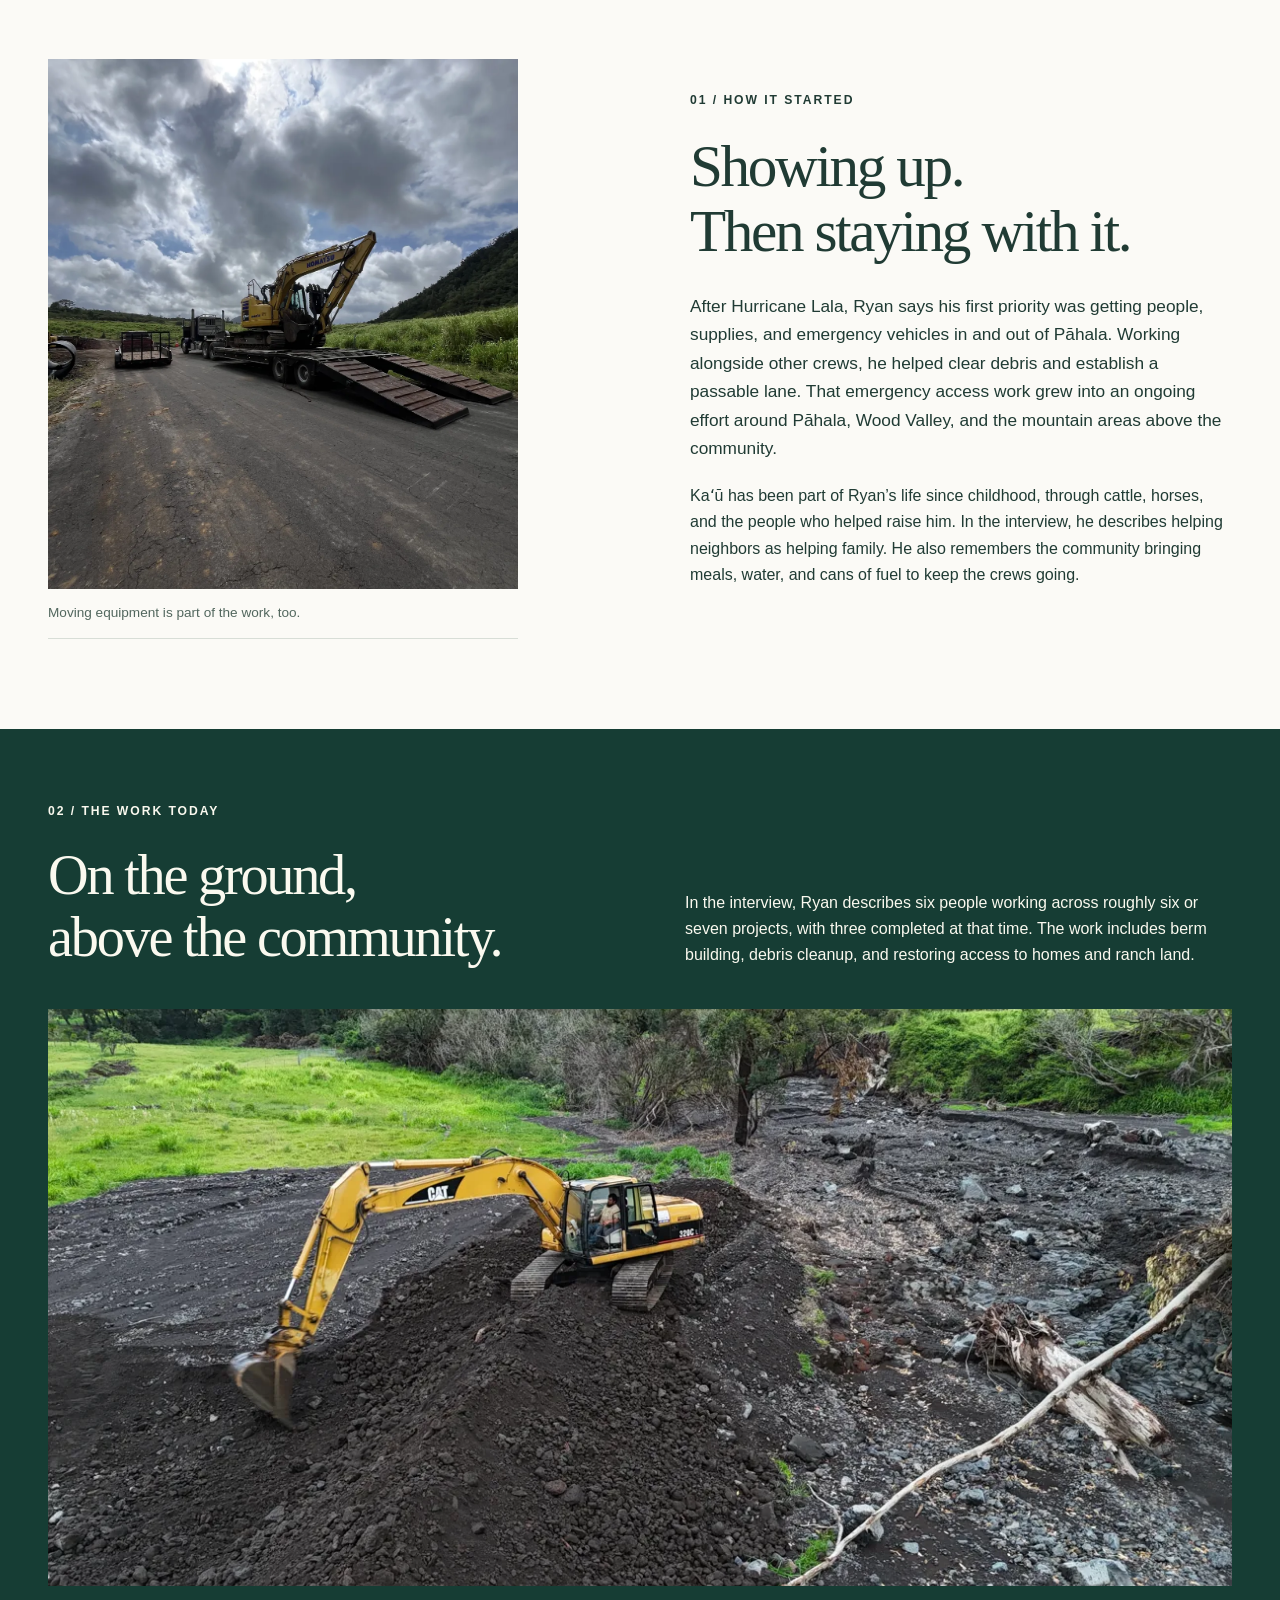
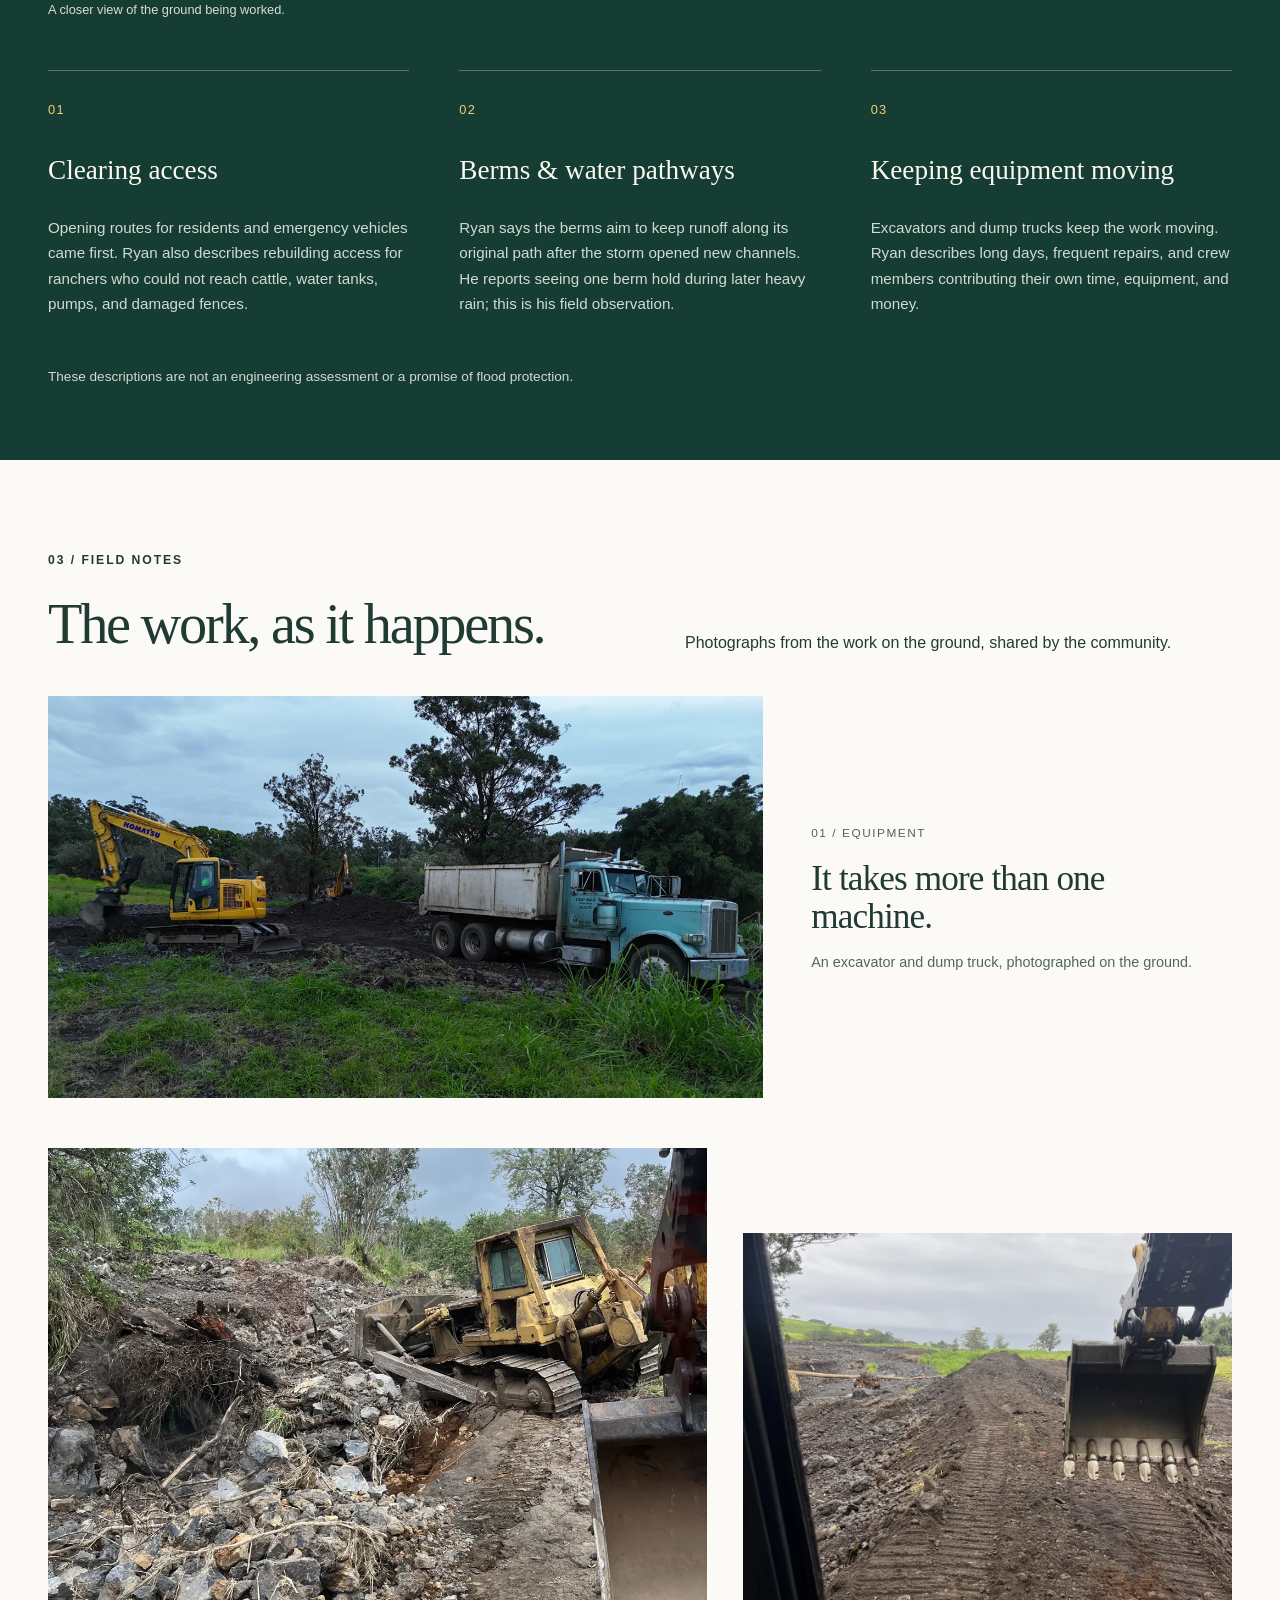
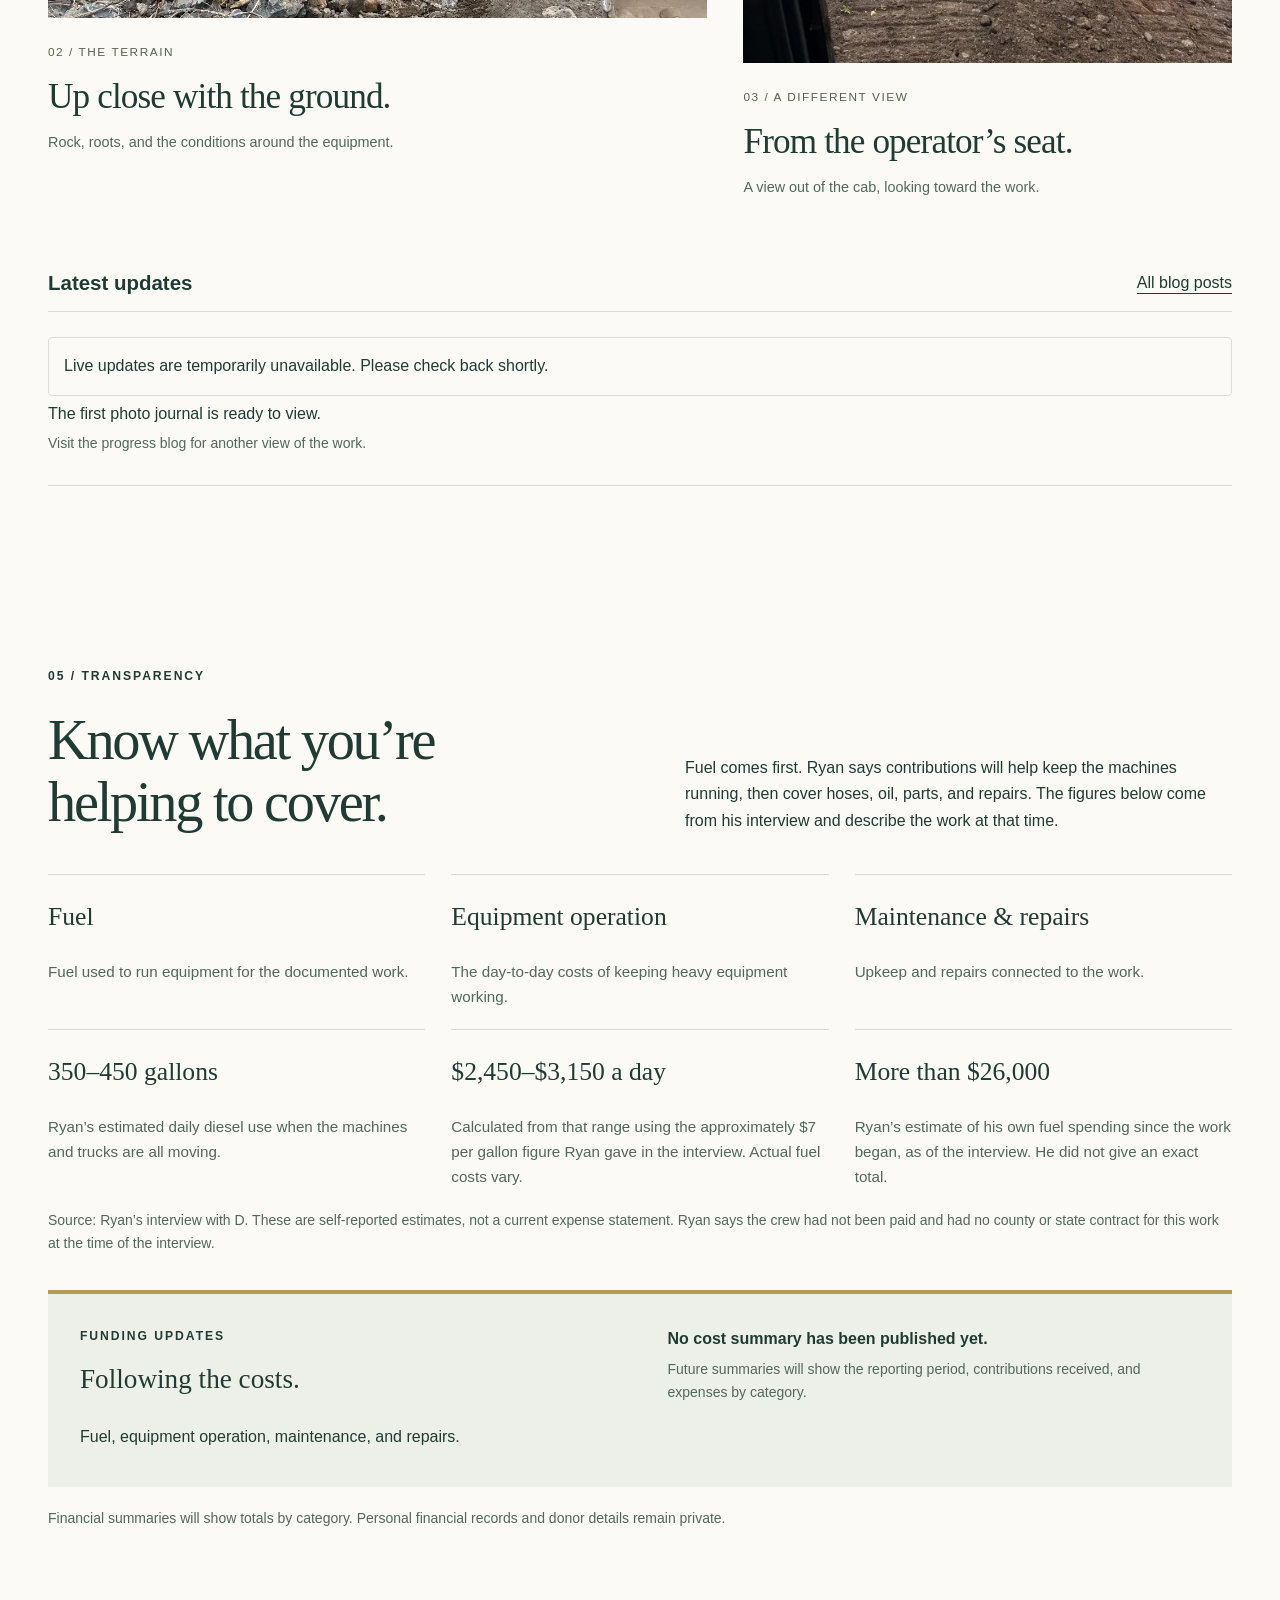
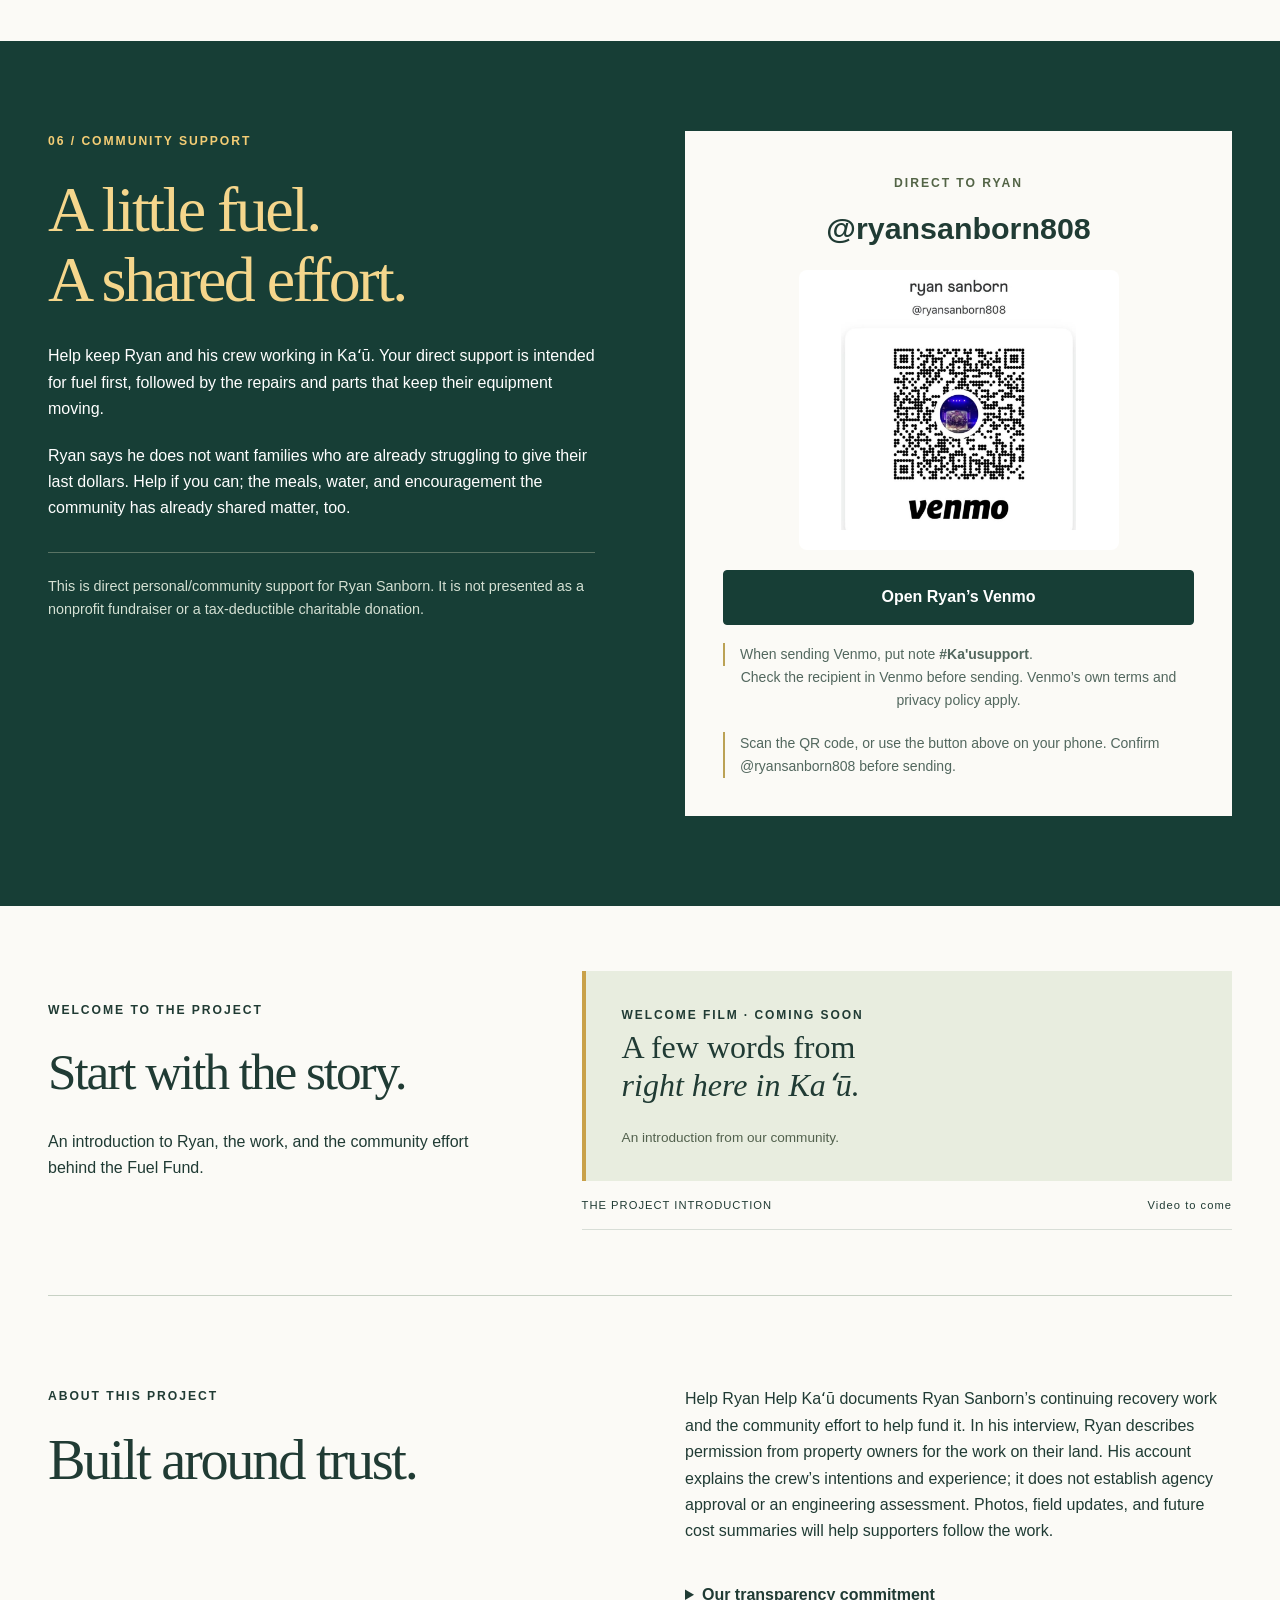
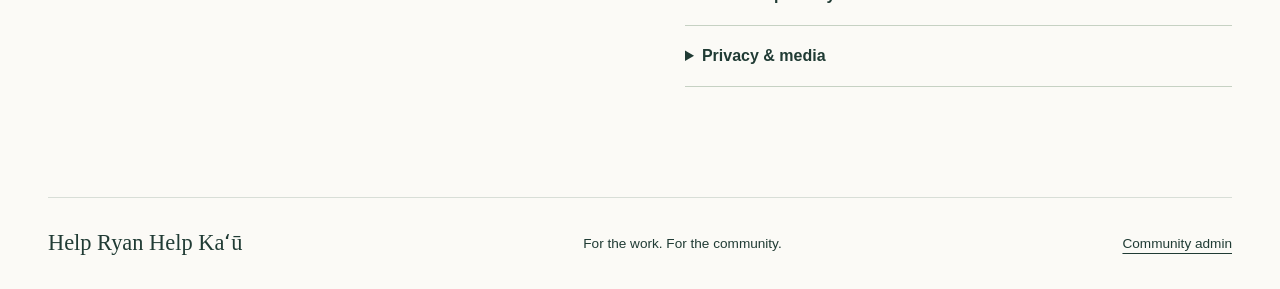
==== commit 24d0a3ea: "Use supplied revised photograph in homepage hero" ====
--- a/index.html
+++ b/index.html
@@ -4,7 +4,7 @@
 <header class="header"><a class="brand" href="./" aria-label="Help Ryan Help Kaʻū home"><span class="brand-mark">K</span><span>Help Ryan Help Kaʻū<small>RYAN SANBORN · COMMUNITY FUEL FUND</small></span></a><nav aria-label="Main navigation"><a href="#interview">Ryan’s interview</a><a href="#work">The work</a><a href="./blog.html">Progress blog</a><a href="#funding">Transparency</a><a class="button small" href="#support">Support Ryan </a></nav></header>
 <main id="main">
 <section class="kau-hero" aria-labelledby="hero-title">
-<img class="hero-landscape" src="./kau-land-and-work-1600.webp" srcset="./kau-land-and-work-800.webp 800w, ./kau-land-and-work-1600.webp 1600w, ./kau-land-and-work-2200.webp 2200w" sizes="100vw" alt="A dump truck and yellow excavator on dark earth, with green pasture, trees, and the ocean beyond." width="2200" height="1238" fetchpriority="high">
+<img class="hero-landscape" src="./kau-hero-revised-1600.webp" srcset="./kau-hero-revised-800.webp 800w, ./kau-hero-revised-1600.webp 1600w, ./kau-hero-revised-2200.webp 1672w" sizes="100vw" alt="A dump truck and yellow excavator on dark earth, with green pasture, trees, and the ocean beyond." width="1672" height="941" fetchpriority="high">
 <div class="hero-shade"></div><div class="wrap hero-inner"><p class="eyebrow">KAʻŪ, HAWAIʻI</p><h1 id="hero-title">Help Ryan.<br>Help <em>Kaʻū.</em></h1><p id="hero-body">Keeping the machines running.<br>Helping Kaʻū rebuild, one project at a time.</p><div class="hero-video-actions"><a class="button gold" href="#interview">Watch Ryan’s interview</a><a href="#support">Support Ryan directly</a></div></div>
 <div class="hero-bottom wrap"><span>RYAN SANBORN KAʻŪ FUEL FUND</span><a href="#progress">See the work on the ground</a></div></section>
 <section id="interview" class="featured-interview wrap"><div><p class="eyebrow">MEET RYAN SANBORN</p><h2 id="interview-title">Why he showed up.<br>Why he keeps going.</h2><p id="interview-body">Raised in Hilo with lifelong ties to Kaʻū’s ranching community, Ryan explains why he showed up after Hurricane Lala—and why he wants to see the work through.</p><details><summary>Read highlights from the interview</summary><div id="transcript"><p class="caption">Selected interview excerpts, edited for clarity. Hawaiian place names are corrected where clear; uncertain names are omitted. Watch the video for the full conversation.</p><h3>Why Kaʻū matters to Ryan</h3><p>Ryan describes Kaʻū as a second home. Cattle, horses, and the ranching community have connected him to this place since childhood.</p><h3>The first priority: access</h3><p>After the storm, Ryan says the immediate goal was a passable route for residents, supplies, ambulances, and other emergency vehicles—not a finished highway. He describes working alongside other operators and construction crews to clear debris and reconnect access.</p><h3>What the crew is doing now</h3><p>Ryan describes building berms to help contain runoff along its original path, restoring roads and access for ranchers, and cleaning up storm debris. His stated aim is to keep water from spreading into new paths, rather than send it toward another property.</p><h3>What support pays for</h3><p>Fuel comes first. Ryan also identifies hydraulic hoses, oil, parts, repairs, and the wear on trucks, trailers, and machines as costs of keeping the work moving.</p><h3>Why he keeps going</h3><blockquote><p>“I look at it as if that was my mom or dad, if that was my grandparent … I’d hope somebody do the same for them.”</p></blockquote><p>He says he wants to see the work through, but worries about having to stop when the crew’s own resources run out.</p></div></details></div><div><div id="interview-media" class="interview-player"><button type="button" id="play-interview" aria-label="Play Ryan Sanborn’s interview"><span class="play-outline" aria-hidden="true">▷</span><strong>Ryan’s story.<br>In his own words.</strong><span>Play the interview</span></button></div><p class="caption">D talks story with Ryan about Kaʻū, the recovery work, and what it takes to keep going. Press play to load YouTube.</p></div></section><div class="place-line wrap"><p>Our land. Our neighbors.<br><em>Our shared effort.</em></p><div><p>Ryan calls Kaʻū his second home. This fund helps the community carry part of the fuel and repair burden that he and his crew have been carrying themselves.</p><a href="#funding">See what support helps cover</a></div></div>
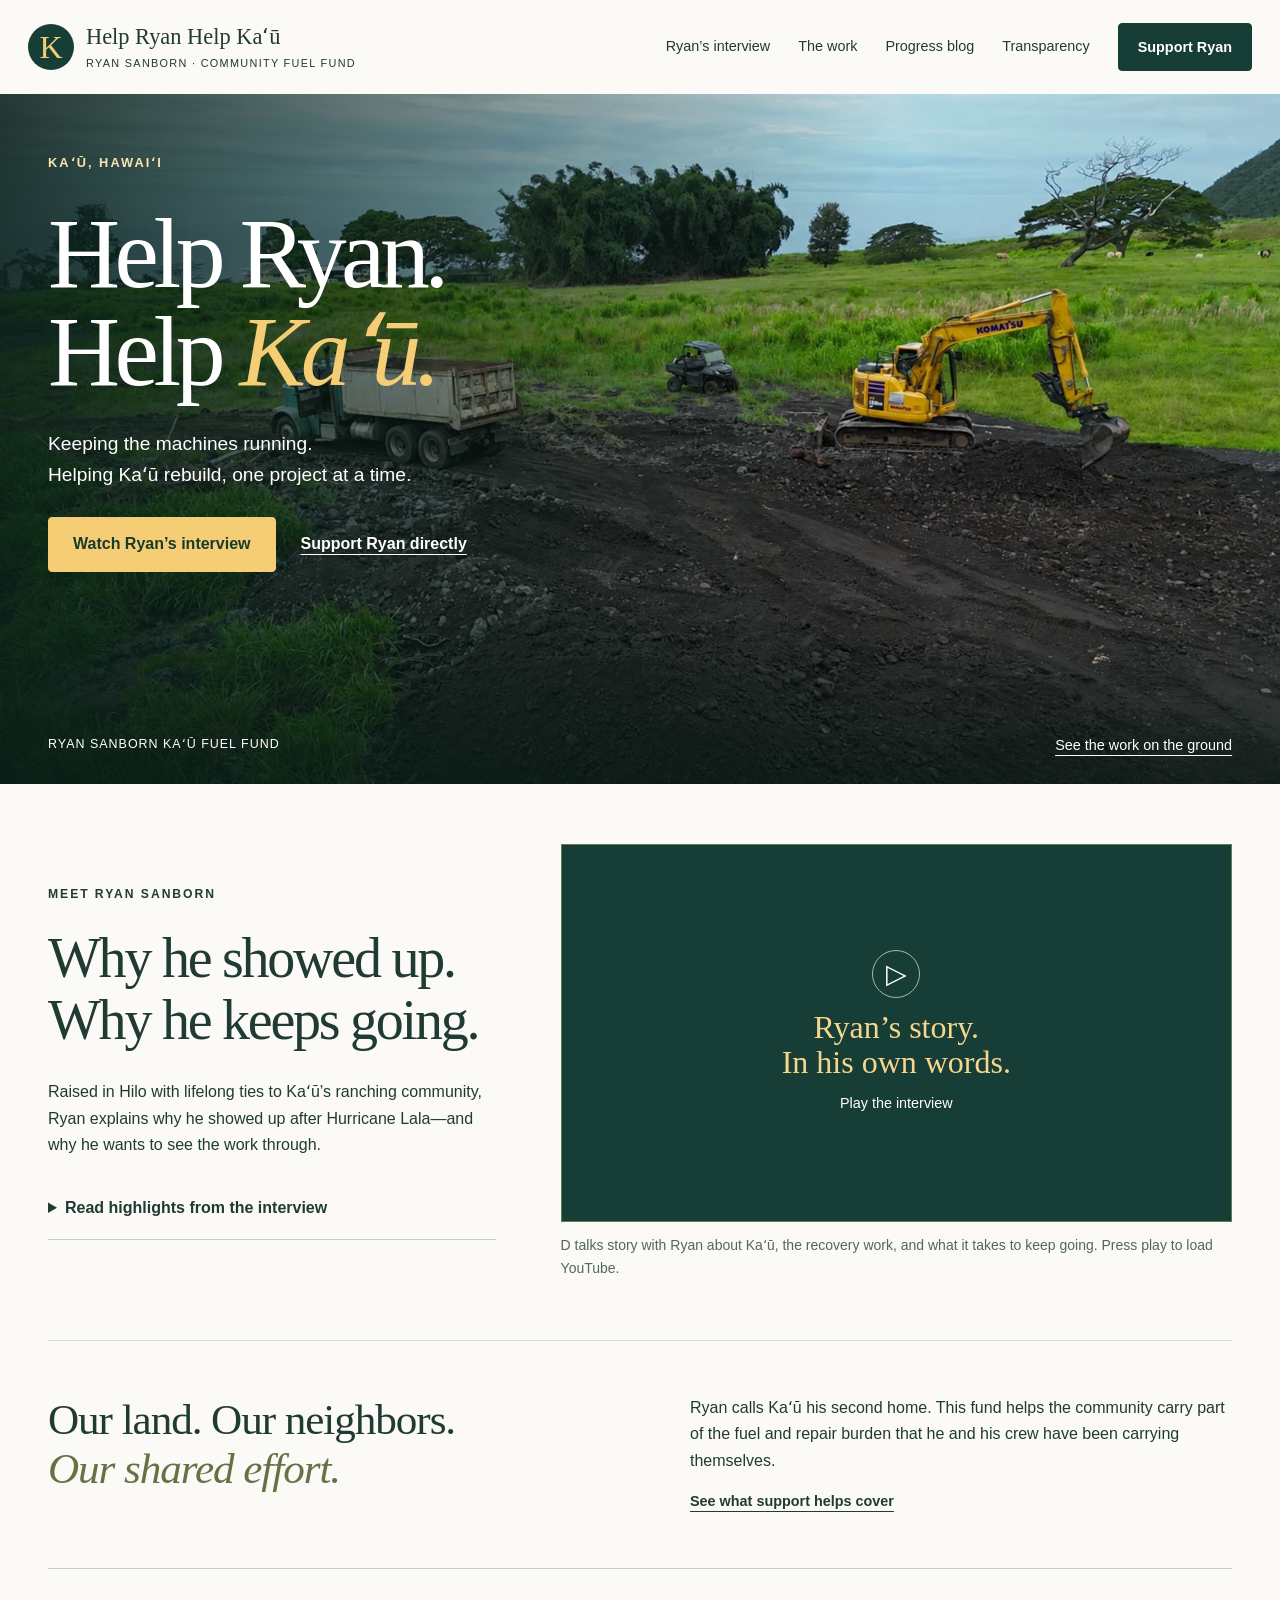
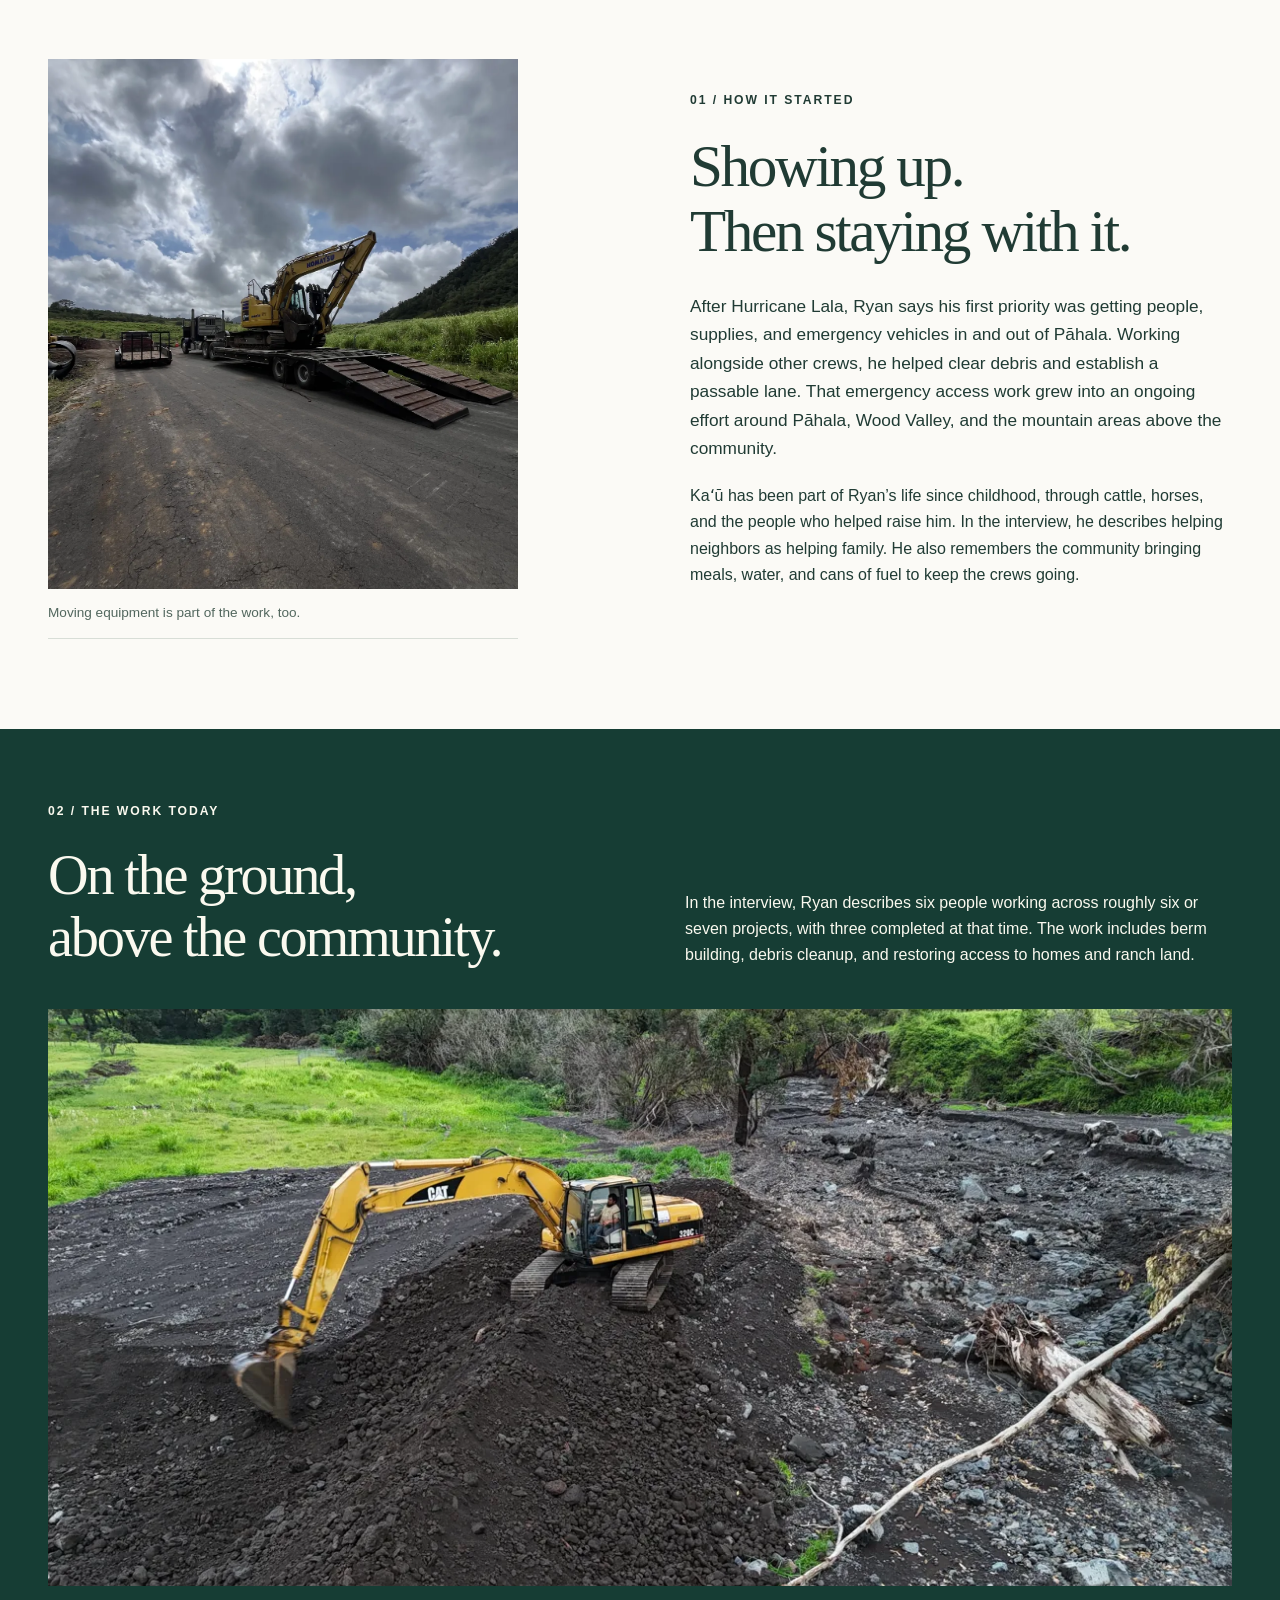
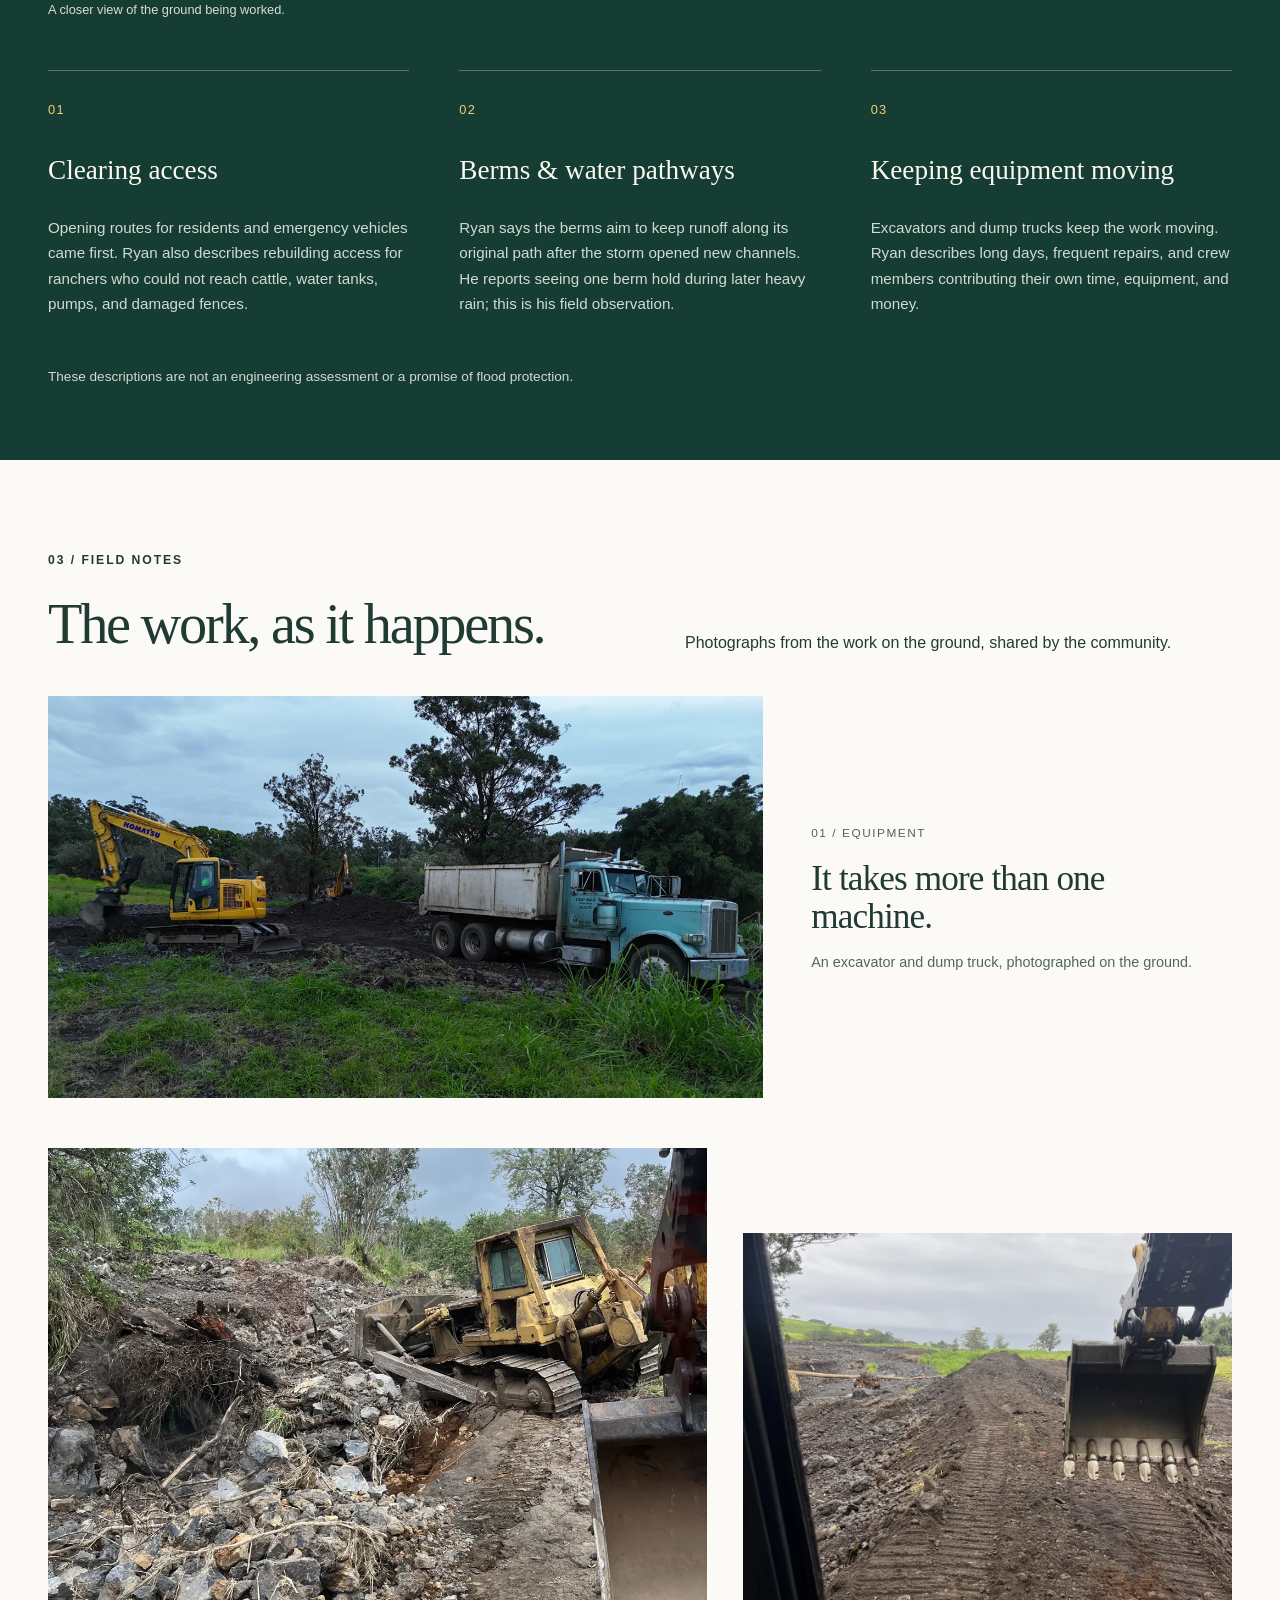
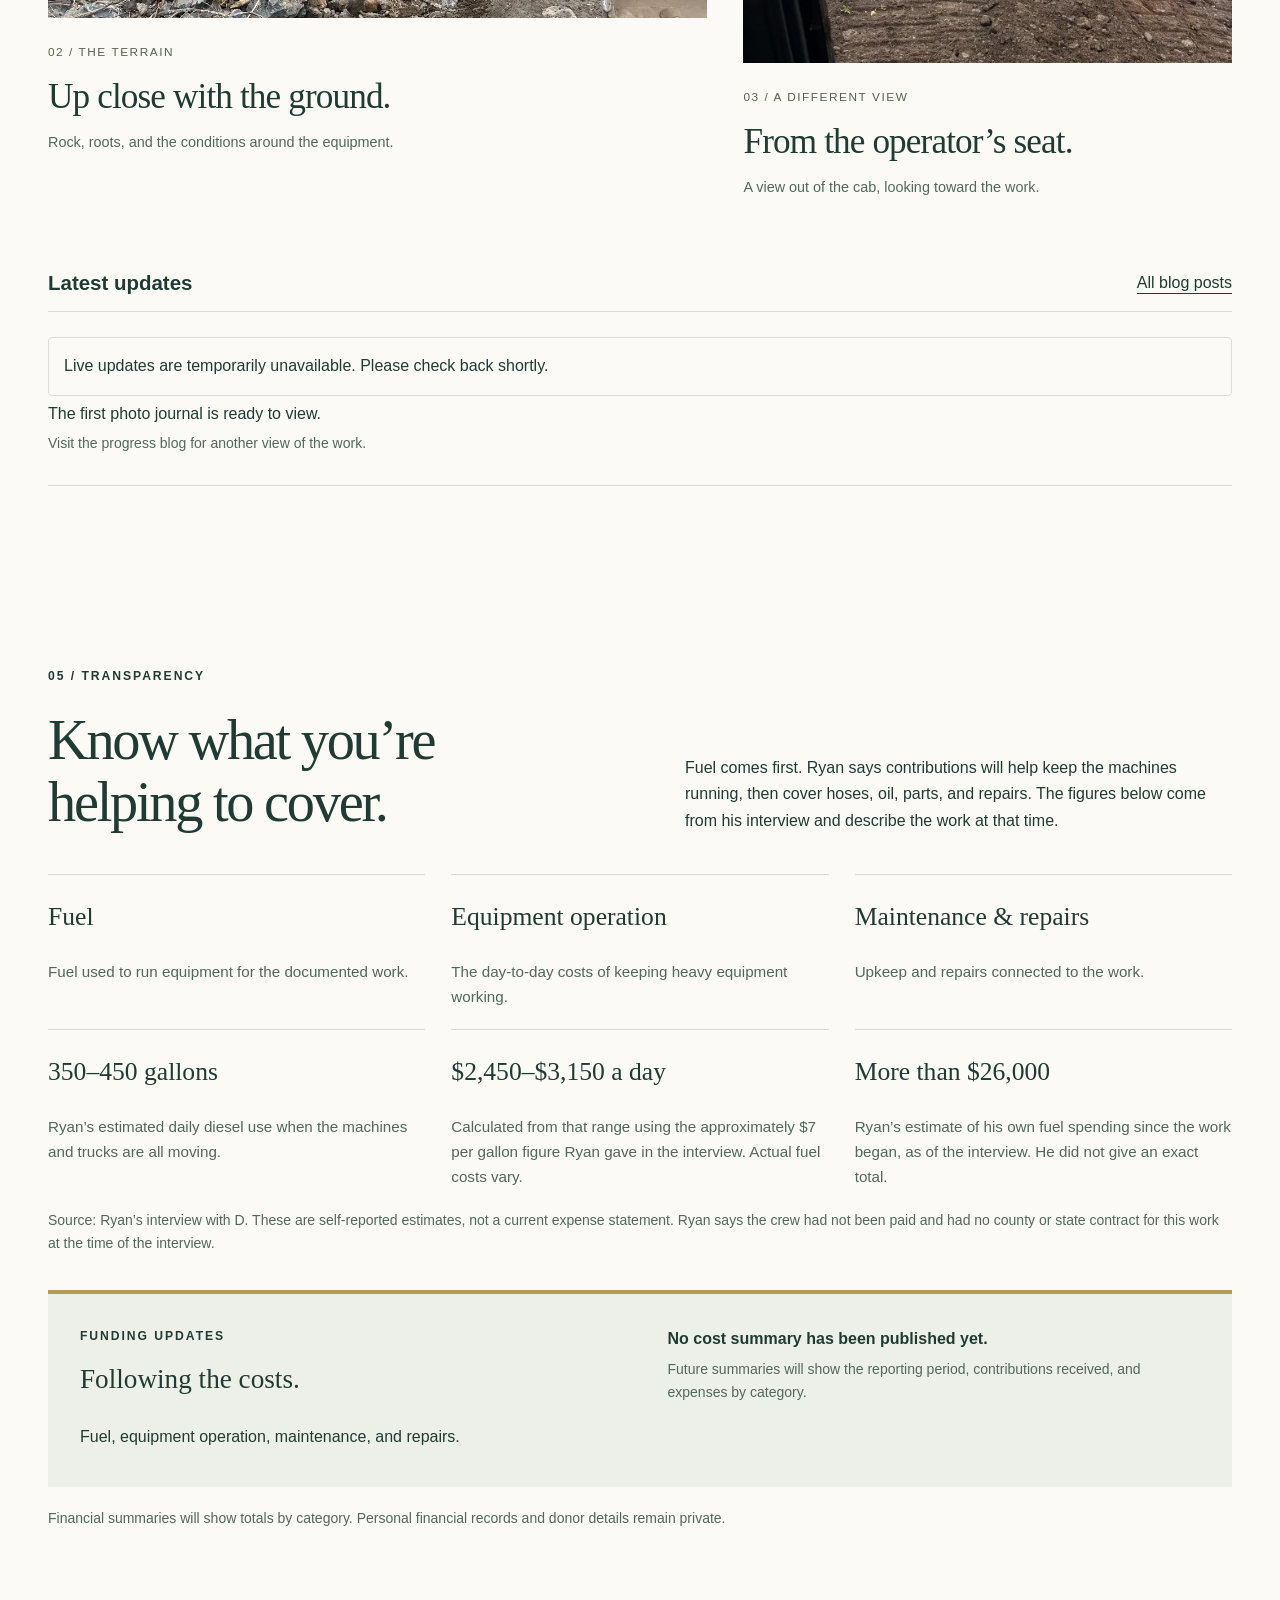
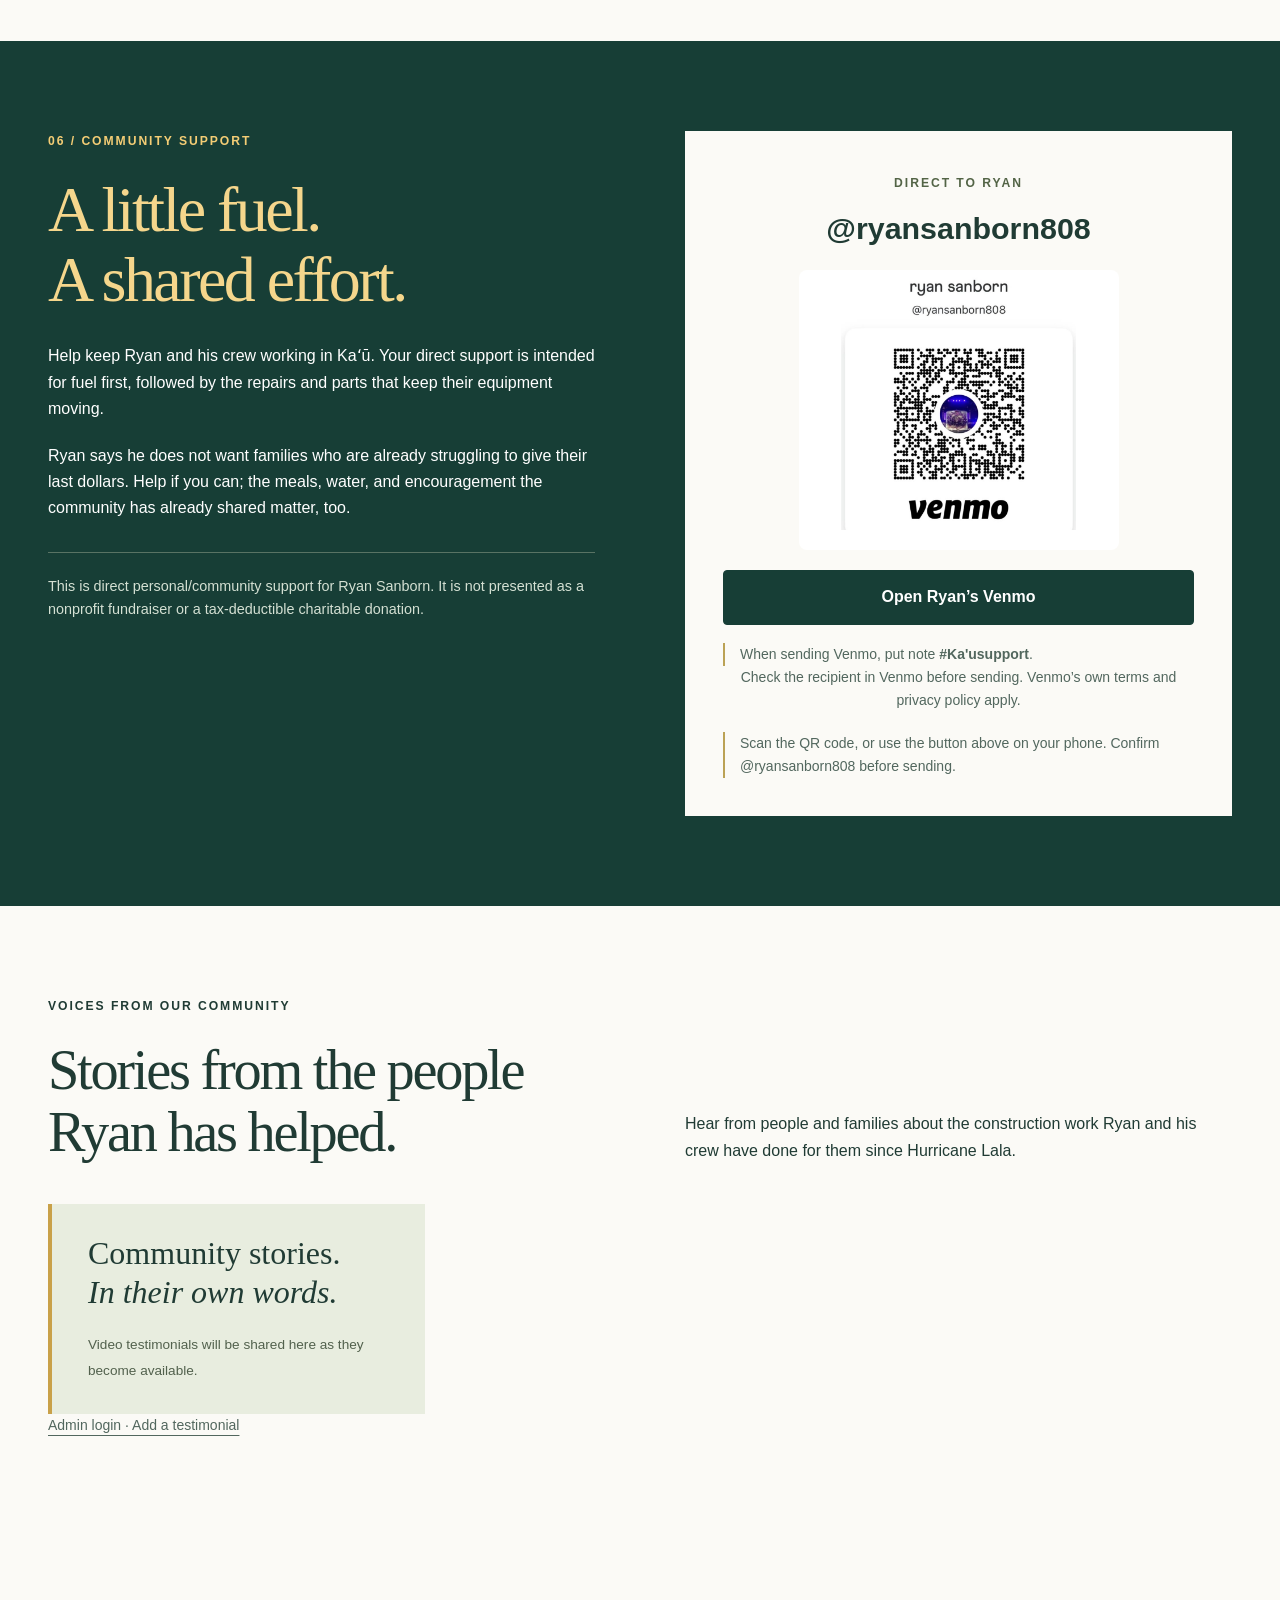
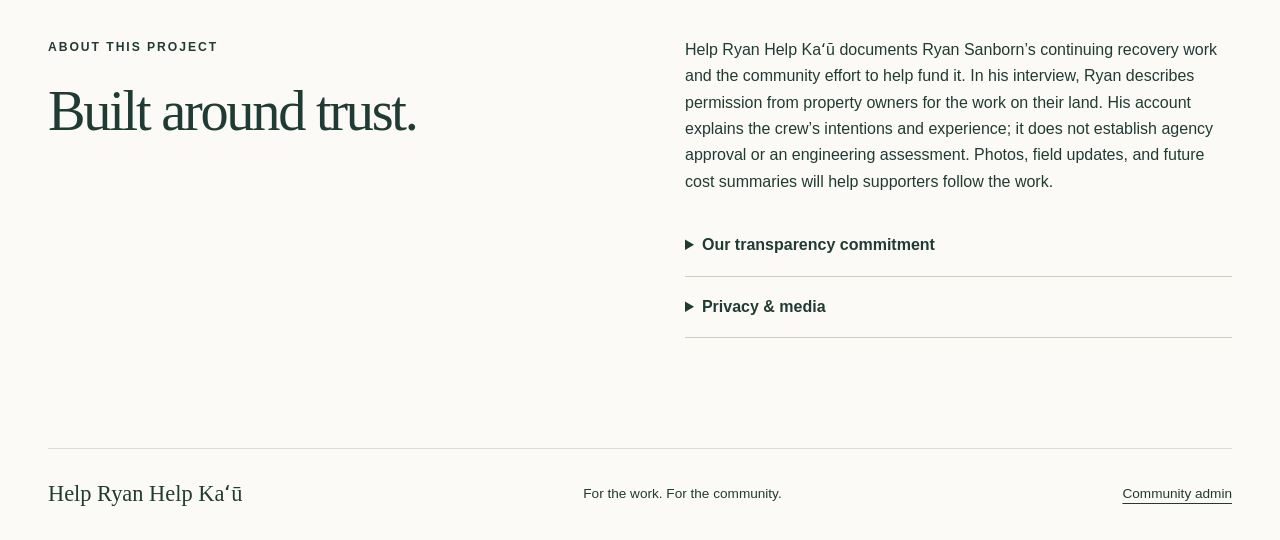
==== commit 4b75f92d: "Add community video testimonials and admin publishing option" ====
--- a/index.html
+++ b/index.html
@@ -13,7 +13,7 @@
 <section id="progress" class="section wrap"><div class="section-heading"><div><p class="eyebrow">03 / FIELD NOTES</p><h2>The work, as it happens.</h2></div><p>Photographs from the work on the ground, shared by the community.</p></div><div id="gallery" class="gallery field-gallery"><figure><img class="" src="./equipment-together-1200.webp" srcset="./equipment-together-640.webp 640w, ./equipment-together-1200.webp 1200w" sizes="(max-width: 700px) 100vw, 60vw" alt="A yellow excavator and blue dump truck together on a work site bordered by trees and grass." width="1200" height="900" loading="lazy" decoding="async"><figcaption><span>01 / EQUIPMENT</span><h3>It takes more than one machine.</h3><p>An excavator and dump truck, photographed on the ground.</p></figcaption></figure><figure><img class="" src="./rough-ground-1200.webp" srcset="./rough-ground-640.webp 640w, ./rough-ground-1200.webp 1200w" sizes="(max-width: 700px) 100vw, 60vw" alt="Machinery alongside broken rock, roots, and uneven ground." width="1200" height="900" loading="lazy" decoding="async"><figcaption><span>02 / THE TERRAIN</span><h3>Up close with the ground.</h3><p>Rock, roots, and the conditions around the equipment.</p></figcaption></figure><figure><img class="" src="./from-the-cab-1200.webp" srcset="./from-the-cab-640.webp 640w, ./from-the-cab-1200.webp 1200w" sizes="(max-width: 700px) 100vw, 60vw" alt="View from inside a machine cab toward an excavator bucket and worked earth." width="1200" height="900" loading="lazy" decoding="async"><figcaption><span>03 / A DIFFERENT VIEW</span><h3>From the operator’s seat.</h3><p>A view out of the cab, looking toward the work.</p></figcaption></figure></div><div class="feed-heading"><h3>Latest updates</h3><a href="./blog.html">All blog posts</a></div><div id="updates" class="empty-feed"><p>The first photo journal is ready to view.</p><p class="caption">Visit the progress blog for another view of the work.</p></div></section>
 <section id="funding" class="section wrap"><div class="section-heading"><div><p class="eyebrow">05 / TRANSPARENCY</p><h2>Know what you’re<br>helping to cover.</h2></div><p id="funding-body">Fuel comes first. Ryan says contributions will help keep the machines running, then cover hoses, oil, parts, and repairs. The figures below come from his interview and describe the work at that time.</p></div><div class="funding-grid"><article><h3>Fuel</h3><p>Fuel used to run equipment for the documented work.</p></article><article><h3>Equipment operation</h3><p>The day-to-day costs of keeping heavy equipment working.</p></article><article><h3>Maintenance & repairs</h3><p>Upkeep and repairs connected to the work.</p></article></div><div class="funding-grid" aria-label="Ryan’s interview estimates"><article><h3>350–450 gallons</h3><p>Ryan’s estimated daily diesel use when the machines and trucks are all moving.</p></article><article><h3>$2,450–$3,150 a day</h3><p>Calculated from that range using the approximately $7 per gallon figure Ryan gave in the interview. Actual fuel costs vary.</p></article><article><h3>More than $26,000</h3><p>Ryan’s estimate of his own fuel spending since the work began, as of the interview. He did not give an exact total.</p></article></div><p class="caption">Source: Ryan’s interview with D. These are self-reported estimates, not a current expense statement. Ryan says the crew had not been paid and had no county or state contract for this work at the time of the interview.</p><div class="report"><div><p class="eyebrow">FUNDING UPDATES</p><h3>Following the costs.</h3><p>Fuel, equipment operation, maintenance, and repairs.</p></div><div id="financials"><p class="report-status">No cost summary has been published yet.</p><p class="caption">Future summaries will show the reporting period, contributions received, and expenses by category.</p></div></div><p class="caption">Financial summaries will show totals by category. Personal financial records and donor details remain private.</p></section>
 <section id="support" class="support-section"><div class="wrap section split"><div><p class="eyebrow">06 / COMMUNITY SUPPORT</p><h2>A little fuel.<br>A shared effort.</h2><p>Help keep Ryan and his crew working in Kaʻū. Your direct support is intended for fuel first, followed by the repairs and parts that keep their equipment moving.</p><p>Ryan says he does not want families who are already struggling to give their last dollars. Help if you can; the meals, water, and encouragement the community has already shared matter, too.</p><p class="disclosure">This is direct personal/community support for Ryan Sanborn. It is not presented as a nonprofit fundraiser or a tax-deductible charitable donation.</p></div><div class="support-card"><span class="eyebrow">DIRECT TO RYAN</span><h3>@ryansanborn808</h3><div id="qr-media" class="venmo-qr"><a href="./ryan-venmo.jpg" target="_blank" rel="noopener" aria-label="View Ryan’s Venmo QR code at full size"><img src="./ryan-venmo.jpg" alt="Ryan Sanborn’s Venmo QR code, account @ryansanborn808" width="828" height="913" loading="lazy"></a></div><a href="https://venmo.com/ryansanborn808" target="_blank" rel="noopener noreferrer" class="button" id="venmo">Open Ryan’s Venmo</a><p class="note">When sending Venmo, put note <strong>#Ka'usupport</strong>.</p><p class="caption">Check the recipient in Venmo before sending. Venmo’s own terms and privacy policy apply.</p><p class="note" id="payment-review">Scan the QR code, or use the button above on your phone. Confirm @ryansanborn808 before sending.</p></div></div></section>
-<section id="welcome" class="welcome-strip wrap"><div><p class="eyebrow">WELCOME TO THE PROJECT</p><h2>Start with the story.</h2><p id="welcome-body">An introduction to Ryan, the work, and the community effort behind the Fuel Fund.</p></div><div><div id="welcome-media" class="welcome-reserved"><span class="eyebrow">WELCOME FILM · COMING SOON</span><p>A few words from<br><em>right here in Kaʻū.</em></p><span>An introduction from our community.</span></div><div class="film-caption"><span>THE PROJECT INTRODUCTION</span><span>Video to come</span></div></div></section>
+<section id="testimonials" class="section wrap"><div class="section-heading"><div><p class="eyebrow">VOICES FROM OUR COMMUNITY</p><h2>Stories from the people<br>Ryan has helped.</h2></div><p>Hear from people and families about the construction work Ryan and his crew have done for them since Hurricane Lala.</p></div><div id="testimonials-list" class="gallery"><div class="welcome-reserved"><p>Community stories.<br><em>In their own words.</em></p><span>Video testimonials will be shared here as they become available.</span></div></div><p class="caption"><a href="./admin.html?section=testimonials">Admin login · Add a testimonial</a></p></section>
 <section id="about" class="section wrap split"><div><p class="eyebrow">ABOUT THIS PROJECT</p><h2 id="about-title">Built around trust.</h2></div><div><p id="about-body">Help Ryan Help Kaʻū documents Ryan Sanborn’s continuing recovery work and the community effort to help fund it. In his interview, Ryan describes permission from property owners for the work on their land. His account explains the crew’s intentions and experience; it does not establish agency approval or an engineering assessment. Photos, field updates, and future cost summaries will help supporters follow the work.</p><details><summary>Our transparency commitment</summary><p>We distinguish confirmed updates from information still being gathered. Costs will carry a reporting period and category. If information changes, the relevant update will be corrected. The work shown here is not a guarantee of flood protection.</p></details><details><summary>Privacy & media</summary><p>This site does not collect payments, display donor lists, or use advertising analytics. Hosting and security providers may process basic access logs. Photos and videos shared on this site are publicly viewable. The interview player connects to YouTube when you press play; YouTube’s privacy policy then applies.</p><p>For a correction or removal request, contact the community organizer who shared this site with you.</p></details><button id="share" class="text-button">Share this project</button><p id="share-status" role="status" class="caption"></p></div></section></main>
 <footer class="footer wrap"><a class="brand" href="./">Help Ryan Help Kaʻū</a><p>For the work. For the community.</p><a href="./admin.html">Community admin</a></footer></body></html>
 
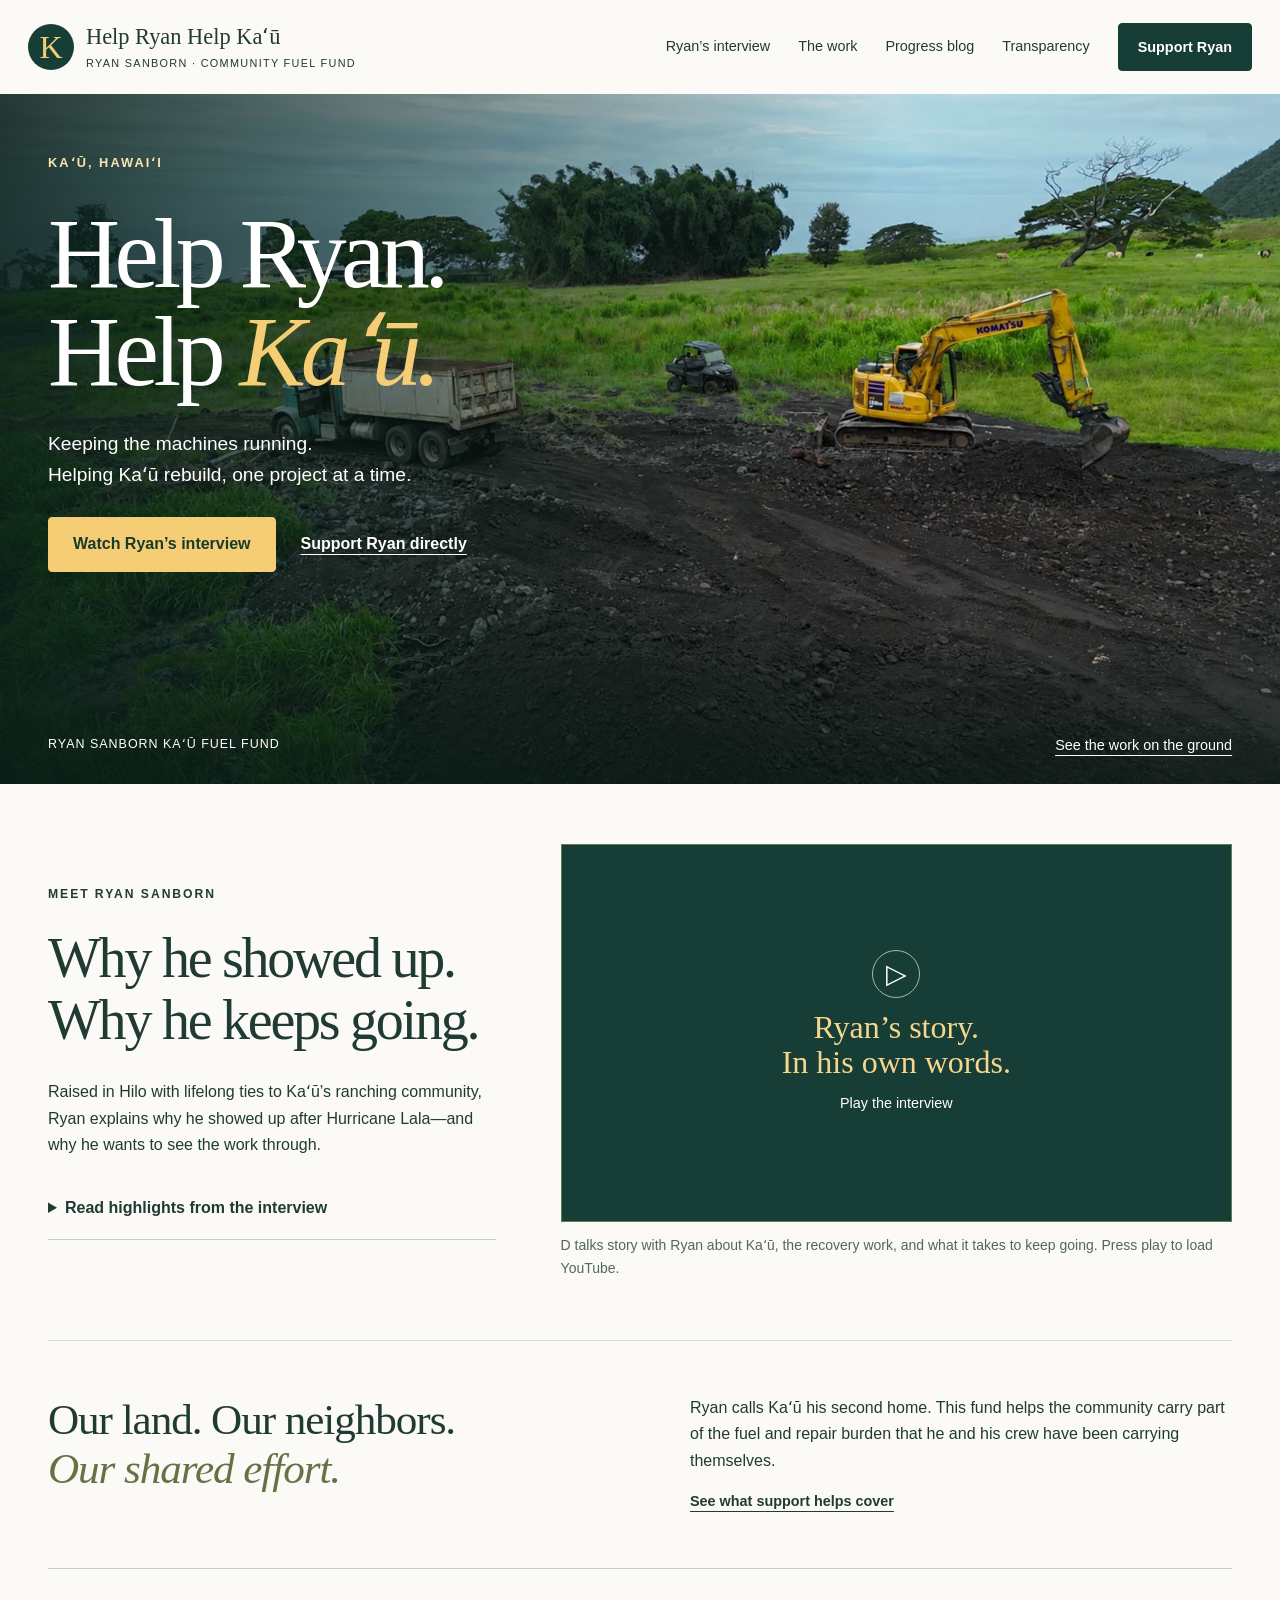
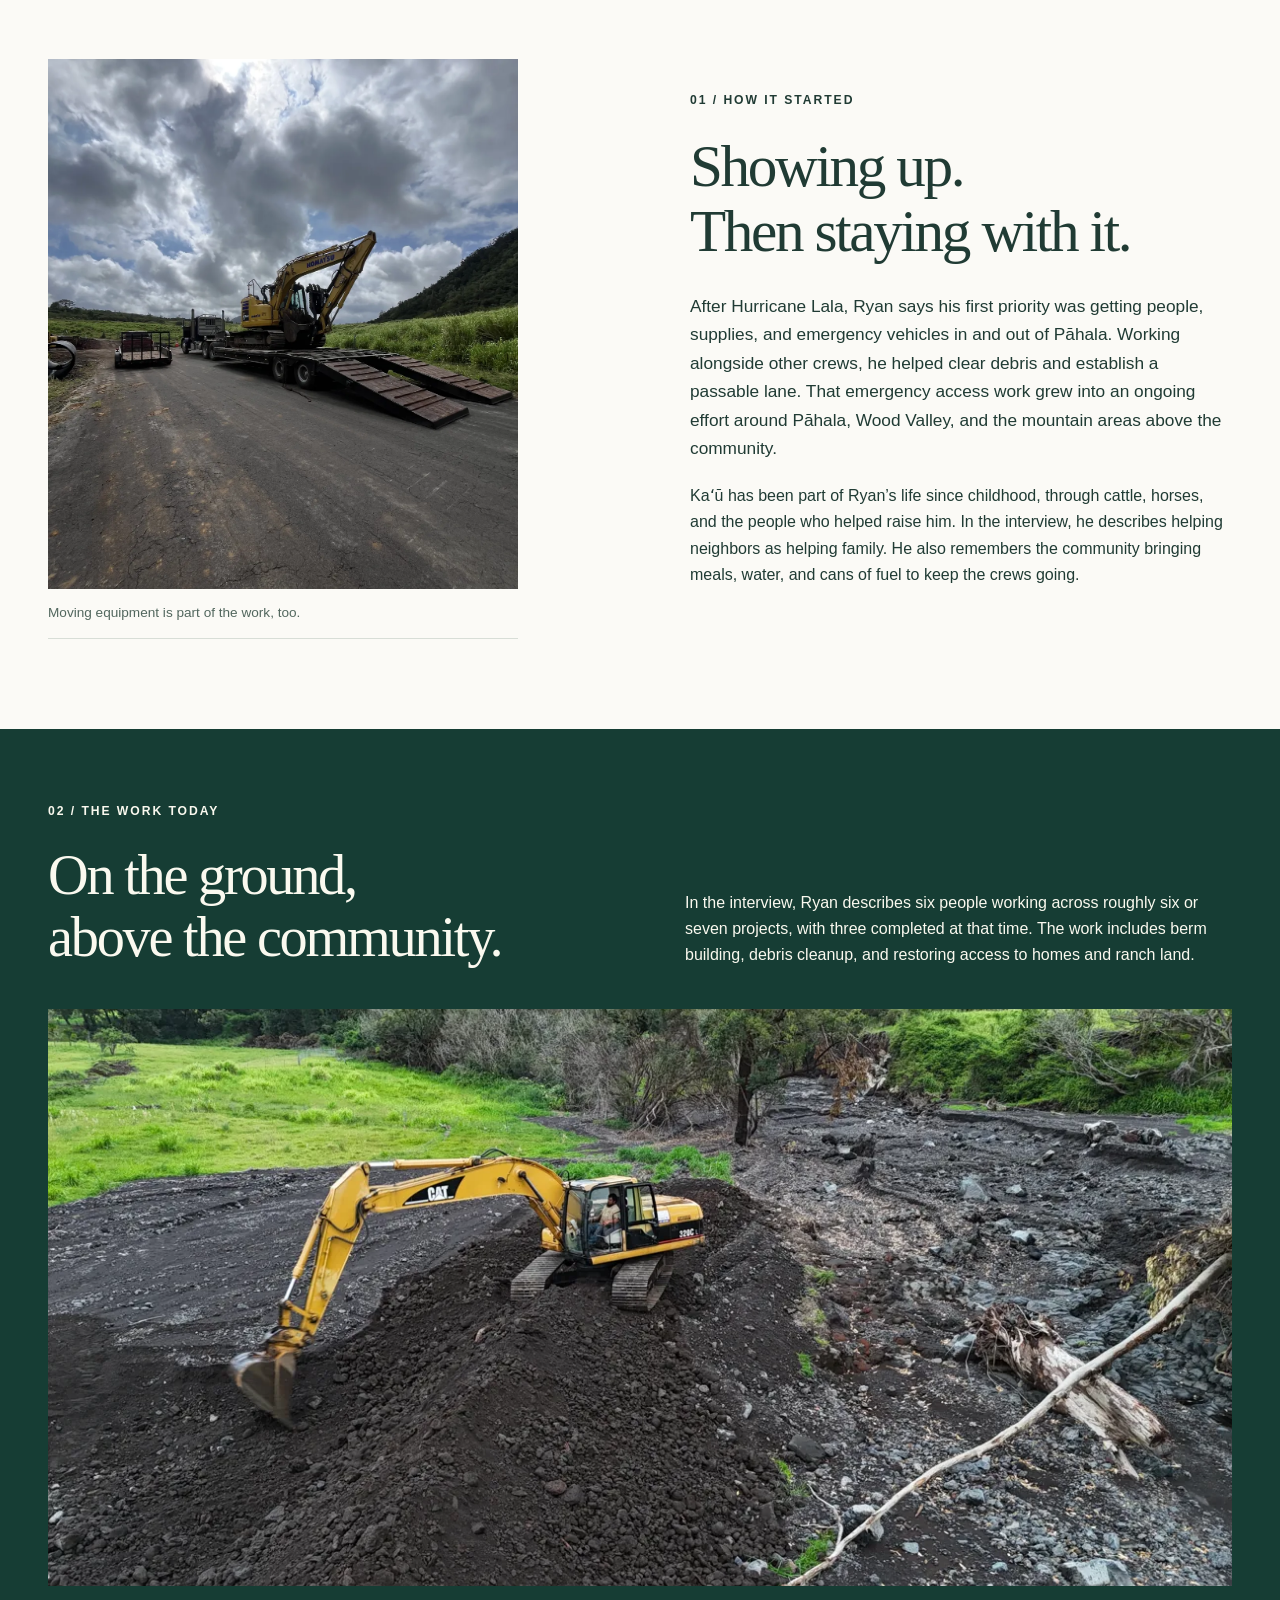
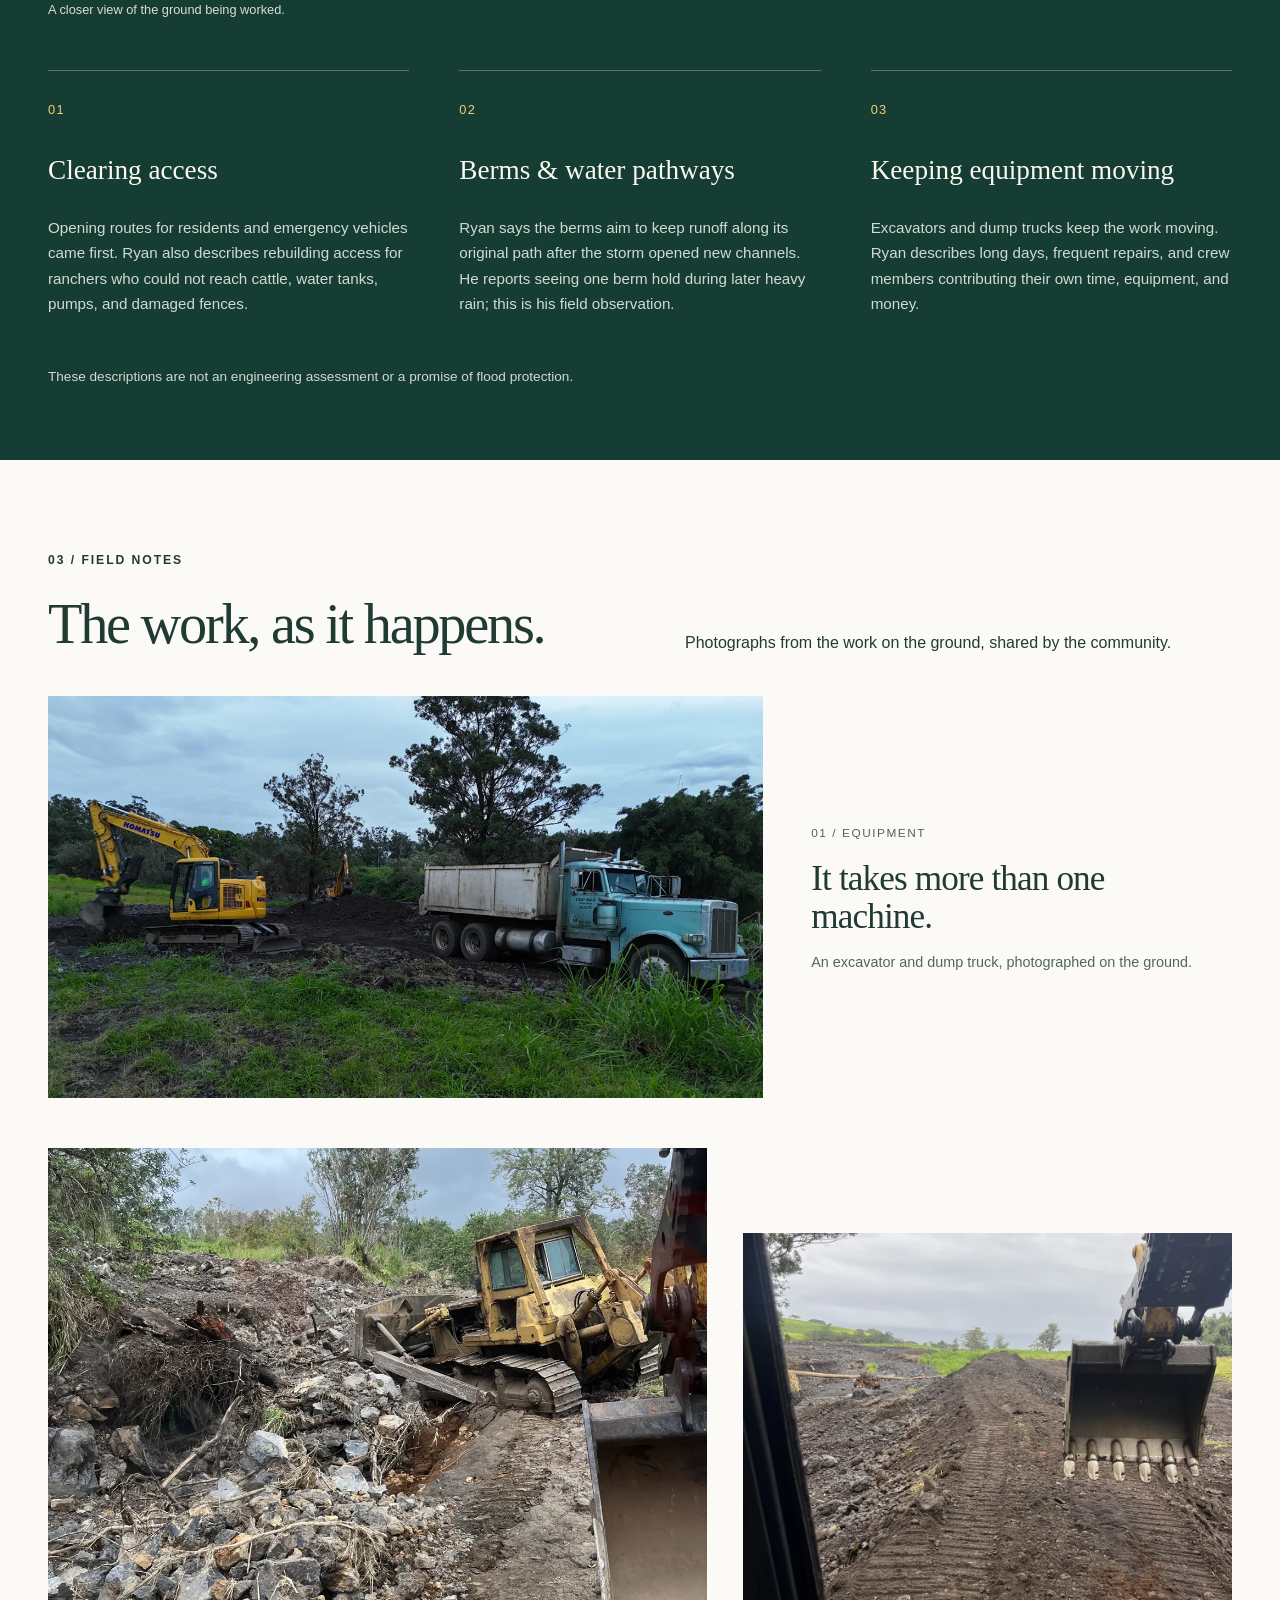
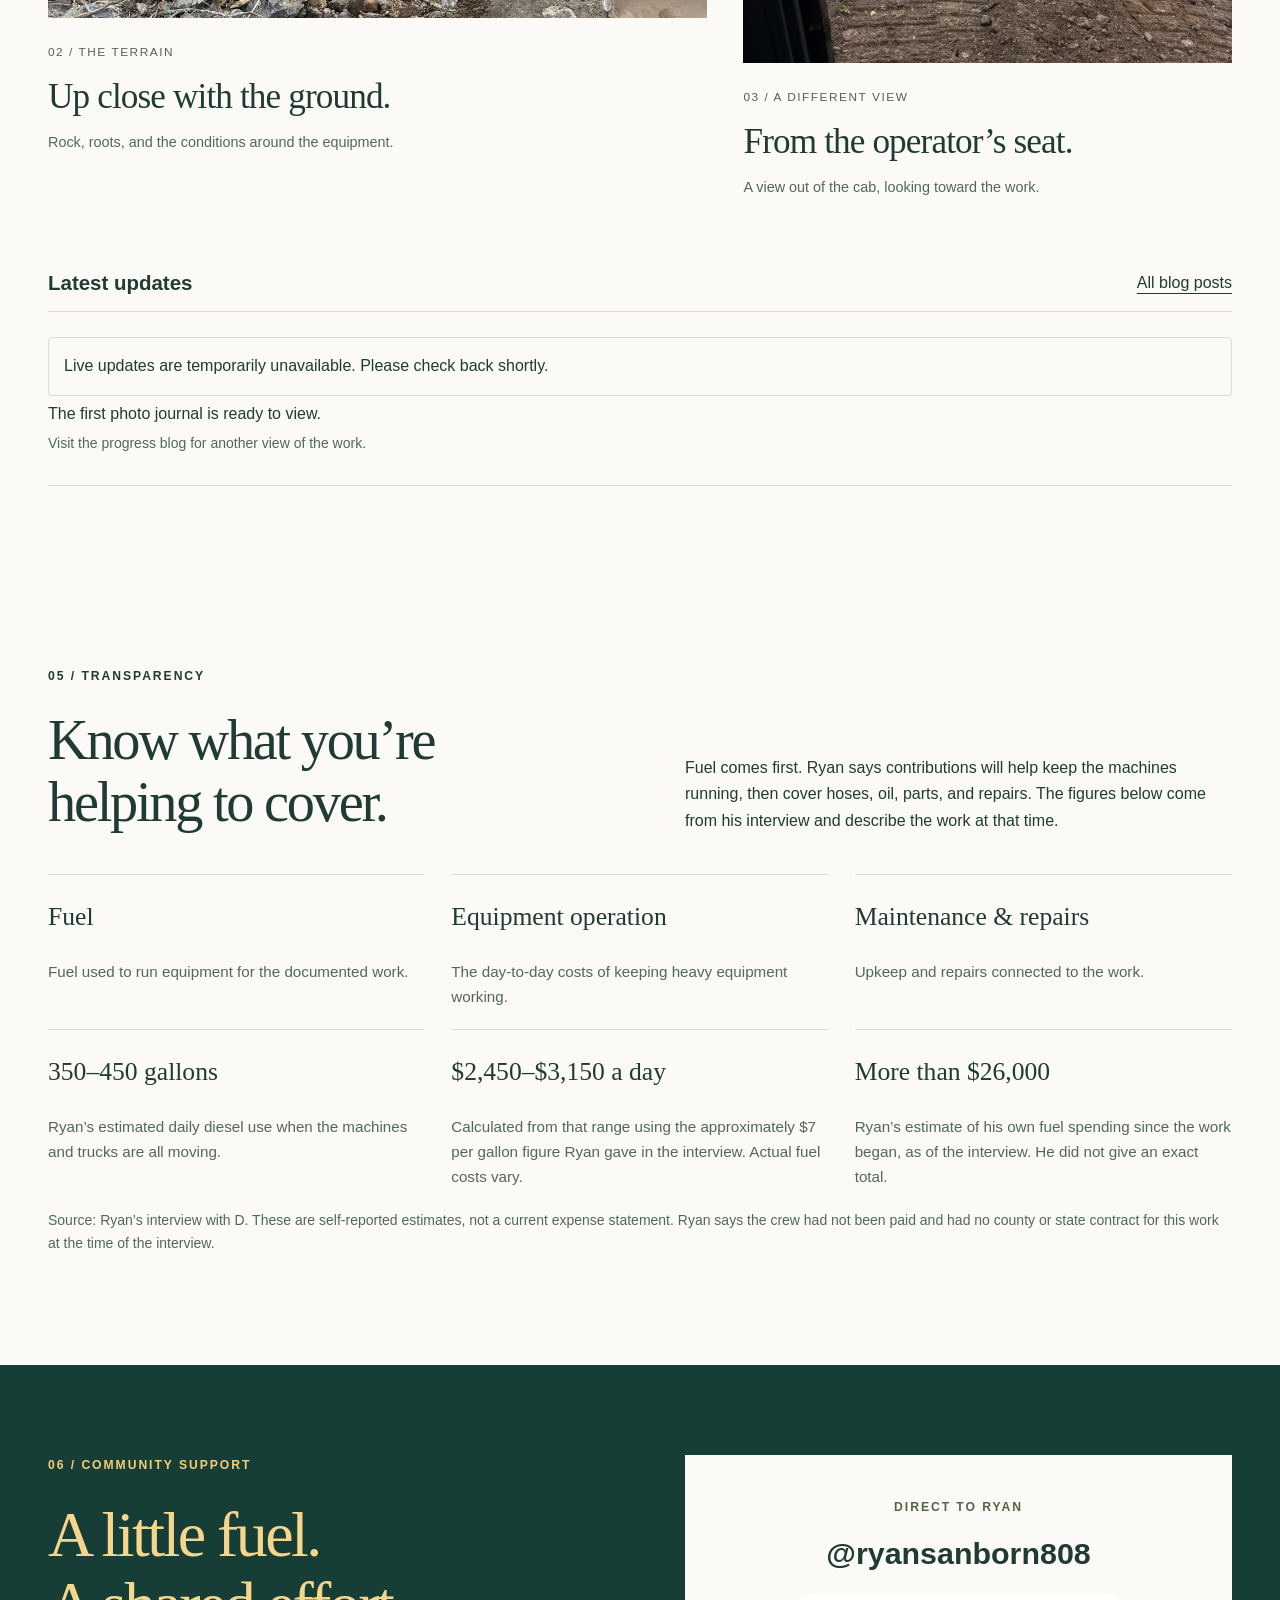
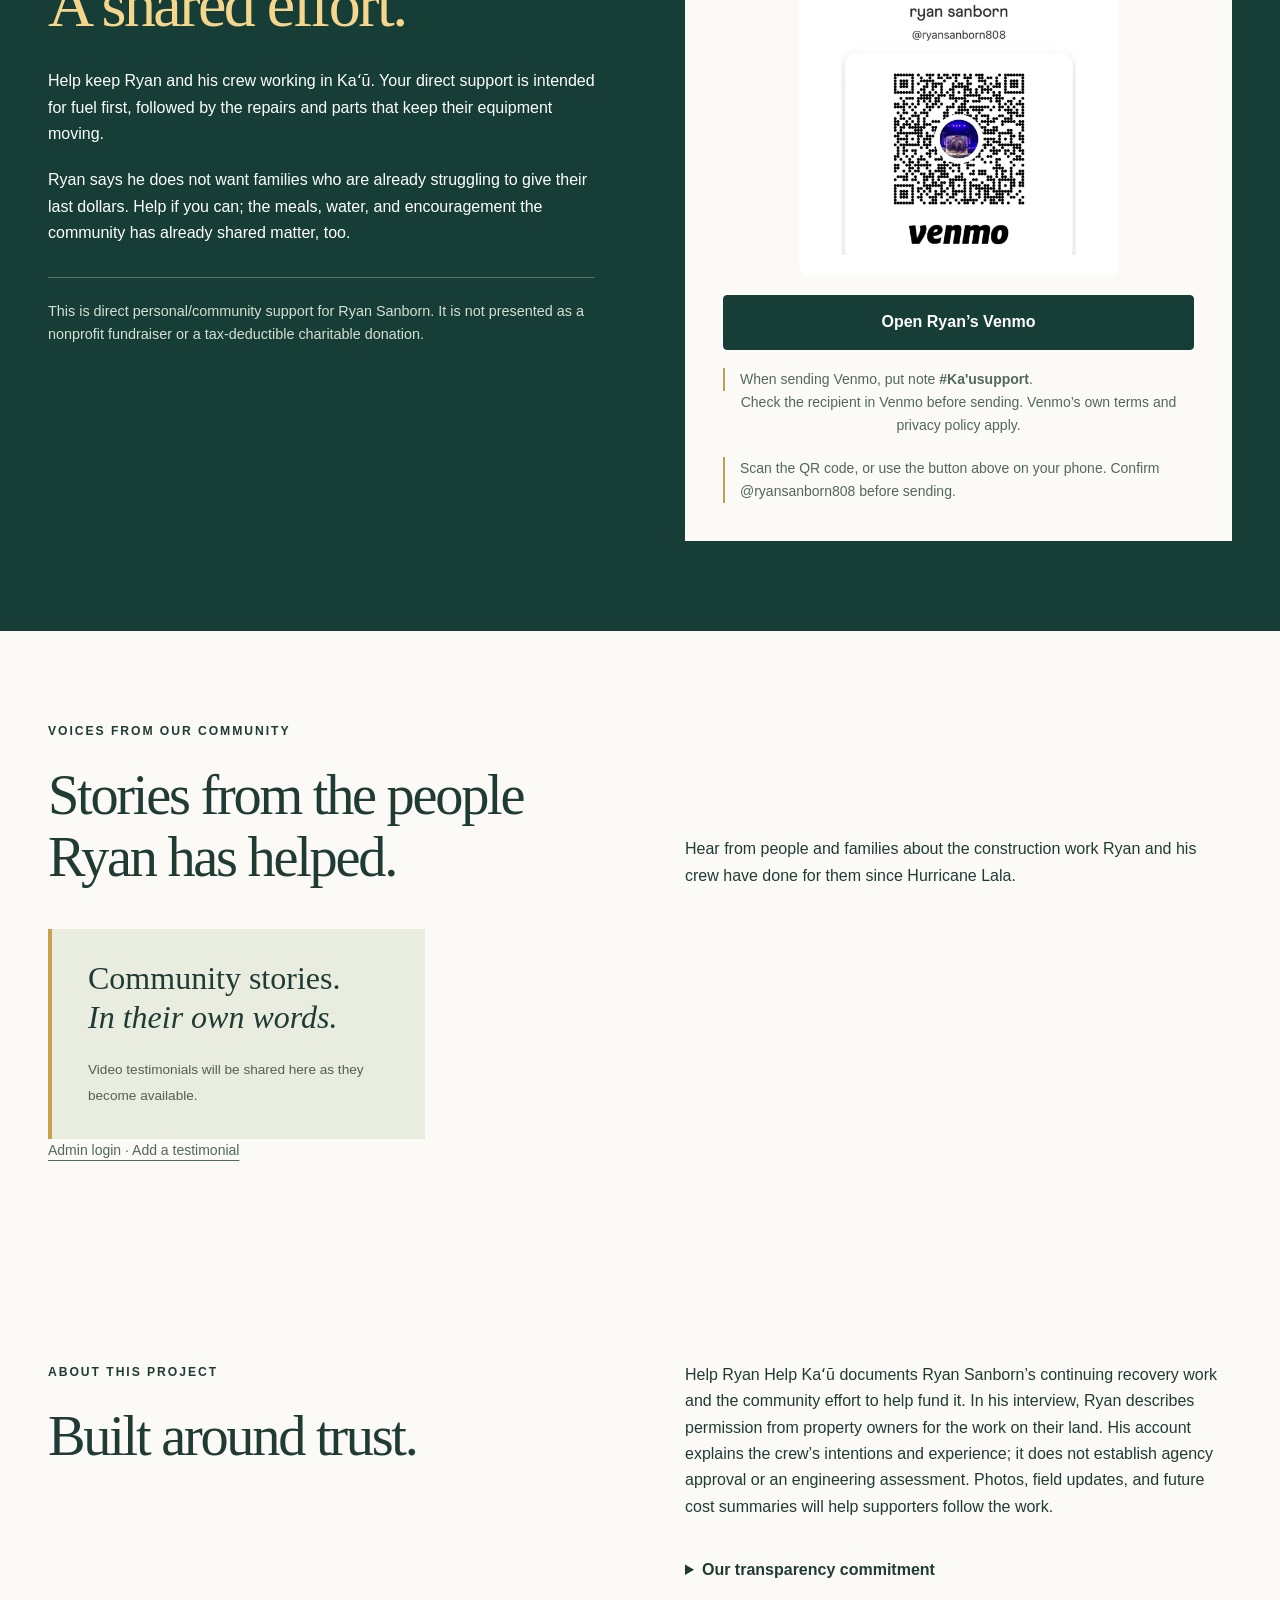
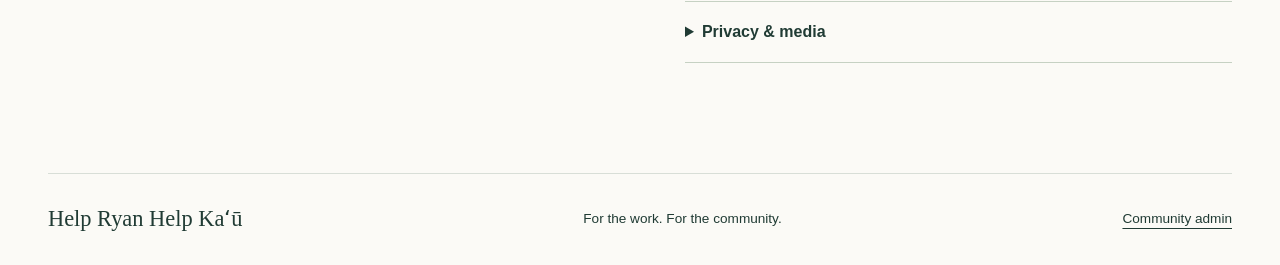
==== commit 467660ac: "Remove public funding updates block" ====
--- a/index.html
+++ b/index.html
@@ -11,7 +11,7 @@
 <section id="story" class="section wrap story-editorial"><figure class="story-photo"><img class="" src="./moving-equipment-1200.webp" srcset="./moving-equipment-640.webp 640w, ./moving-equipment-1200.webp 1200w" sizes="(max-width: 700px) 100vw, 60vw" alt="An excavator on a transport trailer beneath a dramatic cloudy sky." width="1200" height="900" loading="lazy" decoding="async"><figcaption>Moving equipment is part of the work, too.</figcaption></figure><div class="story-text"><div><p class="eyebrow">01 / HOW IT STARTED</p><h2 id="story-title">Showing up.<br>Then staying with it.</h2></div><div><p class="large" id="story-body">After Hurricane Lala, Ryan says his first priority was getting people, supplies, and emergency vehicles in and out of Pāhala. Working alongside other crews, he helped clear debris and establish a passable lane. That emergency access work grew into an ongoing effort around Pāhala, Wood Valley, and the mountain areas above the community.</p><p>Kaʻū has been part of Ryan’s life since childhood, through cattle, horses, and the people who helped raise him. In the interview, he describes helping neighbors as helping family. He also remembers the community bringing meals, water, and cans of fuel to keep the crews going.</p></div></div></section>
 <section id="work" class="work-section"><div class="wrap section"><div class="section-heading"><div><p class="eyebrow">02 / THE WORK TODAY</p><h2 id="work-title">On the ground,<br>above the community.</h2></div><p id="work-body">In the interview, Ryan describes six people working across roughly six or seven projects, with three completed at that time. The work includes berm building, debris cleanup, and restoring access to homes and ranch land.</p></div><figure class="work-photo"><img class="" src="./earth-and-waterway-1200.webp" srcset="./earth-and-waterway-640.webp 640w, ./earth-and-waterway-1200.webp 1200w" sizes="(max-width: 700px) 100vw, 60vw" alt="A tracked excavator beside a rocky channel, surrounded by dark earth and green vegetation." width="1200" height="900" loading="lazy" decoding="async"><figcaption>A closer view of the ground being worked. </figcaption></figure><div class="work-grid"><article><span class="number">01</span><h3>Clearing access</h3><p>Opening routes for residents and emergency vehicles came first. Ryan also describes rebuilding access for ranchers who could not reach cattle, water tanks, pumps, and damaged fences.</p></article><article><span class="number">02</span><h3>Berms & water pathways</h3><p>Ryan says the berms aim to keep runoff along its original path after the storm opened new channels. He reports seeing one berm hold during later heavy rain; this is his field observation.</p></article><article><span class="number">03</span><h3>Keeping equipment moving</h3><p>Excavators and dump trucks keep the work moving. Ryan describes long days, frequent repairs, and crew members contributing their own time, equipment, and money.</p></article></div><p class="work-note">These descriptions are not an engineering assessment or a promise of flood protection.</p></div></section>
 <section id="progress" class="section wrap"><div class="section-heading"><div><p class="eyebrow">03 / FIELD NOTES</p><h2>The work, as it happens.</h2></div><p>Photographs from the work on the ground, shared by the community.</p></div><div id="gallery" class="gallery field-gallery"><figure><img class="" src="./equipment-together-1200.webp" srcset="./equipment-together-640.webp 640w, ./equipment-together-1200.webp 1200w" sizes="(max-width: 700px) 100vw, 60vw" alt="A yellow excavator and blue dump truck together on a work site bordered by trees and grass." width="1200" height="900" loading="lazy" decoding="async"><figcaption><span>01 / EQUIPMENT</span><h3>It takes more than one machine.</h3><p>An excavator and dump truck, photographed on the ground.</p></figcaption></figure><figure><img class="" src="./rough-ground-1200.webp" srcset="./rough-ground-640.webp 640w, ./rough-ground-1200.webp 1200w" sizes="(max-width: 700px) 100vw, 60vw" alt="Machinery alongside broken rock, roots, and uneven ground." width="1200" height="900" loading="lazy" decoding="async"><figcaption><span>02 / THE TERRAIN</span><h3>Up close with the ground.</h3><p>Rock, roots, and the conditions around the equipment.</p></figcaption></figure><figure><img class="" src="./from-the-cab-1200.webp" srcset="./from-the-cab-640.webp 640w, ./from-the-cab-1200.webp 1200w" sizes="(max-width: 700px) 100vw, 60vw" alt="View from inside a machine cab toward an excavator bucket and worked earth." width="1200" height="900" loading="lazy" decoding="async"><figcaption><span>03 / A DIFFERENT VIEW</span><h3>From the operator’s seat.</h3><p>A view out of the cab, looking toward the work.</p></figcaption></figure></div><div class="feed-heading"><h3>Latest updates</h3><a href="./blog.html">All blog posts</a></div><div id="updates" class="empty-feed"><p>The first photo journal is ready to view.</p><p class="caption">Visit the progress blog for another view of the work.</p></div></section>
-<section id="funding" class="section wrap"><div class="section-heading"><div><p class="eyebrow">05 / TRANSPARENCY</p><h2>Know what you’re<br>helping to cover.</h2></div><p id="funding-body">Fuel comes first. Ryan says contributions will help keep the machines running, then cover hoses, oil, parts, and repairs. The figures below come from his interview and describe the work at that time.</p></div><div class="funding-grid"><article><h3>Fuel</h3><p>Fuel used to run equipment for the documented work.</p></article><article><h3>Equipment operation</h3><p>The day-to-day costs of keeping heavy equipment working.</p></article><article><h3>Maintenance & repairs</h3><p>Upkeep and repairs connected to the work.</p></article></div><div class="funding-grid" aria-label="Ryan’s interview estimates"><article><h3>350–450 gallons</h3><p>Ryan’s estimated daily diesel use when the machines and trucks are all moving.</p></article><article><h3>$2,450–$3,150 a day</h3><p>Calculated from that range using the approximately $7 per gallon figure Ryan gave in the interview. Actual fuel costs vary.</p></article><article><h3>More than $26,000</h3><p>Ryan’s estimate of his own fuel spending since the work began, as of the interview. He did not give an exact total.</p></article></div><p class="caption">Source: Ryan’s interview with D. These are self-reported estimates, not a current expense statement. Ryan says the crew had not been paid and had no county or state contract for this work at the time of the interview.</p><div class="report"><div><p class="eyebrow">FUNDING UPDATES</p><h3>Following the costs.</h3><p>Fuel, equipment operation, maintenance, and repairs.</p></div><div id="financials"><p class="report-status">No cost summary has been published yet.</p><p class="caption">Future summaries will show the reporting period, contributions received, and expenses by category.</p></div></div><p class="caption">Financial summaries will show totals by category. Personal financial records and donor details remain private.</p></section>
+<section id="funding" class="section wrap"><div class="section-heading"><div><p class="eyebrow">05 / TRANSPARENCY</p><h2>Know what you’re<br>helping to cover.</h2></div><p id="funding-body">Fuel comes first. Ryan says contributions will help keep the machines running, then cover hoses, oil, parts, and repairs. The figures below come from his interview and describe the work at that time.</p></div><div class="funding-grid"><article><h3>Fuel</h3><p>Fuel used to run equipment for the documented work.</p></article><article><h3>Equipment operation</h3><p>The day-to-day costs of keeping heavy equipment working.</p></article><article><h3>Maintenance & repairs</h3><p>Upkeep and repairs connected to the work.</p></article></div><div class="funding-grid" aria-label="Ryan’s interview estimates"><article><h3>350–450 gallons</h3><p>Ryan’s estimated daily diesel use when the machines and trucks are all moving.</p></article><article><h3>$2,450–$3,150 a day</h3><p>Calculated from that range using the approximately $7 per gallon figure Ryan gave in the interview. Actual fuel costs vary.</p></article><article><h3>More than $26,000</h3><p>Ryan’s estimate of his own fuel spending since the work began, as of the interview. He did not give an exact total.</p></article></div><p class="caption">Source: Ryan’s interview with D. These are self-reported estimates, not a current expense statement. Ryan says the crew had not been paid and had no county or state contract for this work at the time of the interview.</p></section>
 <section id="support" class="support-section"><div class="wrap section split"><div><p class="eyebrow">06 / COMMUNITY SUPPORT</p><h2>A little fuel.<br>A shared effort.</h2><p>Help keep Ryan and his crew working in Kaʻū. Your direct support is intended for fuel first, followed by the repairs and parts that keep their equipment moving.</p><p>Ryan says he does not want families who are already struggling to give their last dollars. Help if you can; the meals, water, and encouragement the community has already shared matter, too.</p><p class="disclosure">This is direct personal/community support for Ryan Sanborn. It is not presented as a nonprofit fundraiser or a tax-deductible charitable donation.</p></div><div class="support-card"><span class="eyebrow">DIRECT TO RYAN</span><h3>@ryansanborn808</h3><div id="qr-media" class="venmo-qr"><a href="./ryan-venmo.jpg" target="_blank" rel="noopener" aria-label="View Ryan’s Venmo QR code at full size"><img src="./ryan-venmo.jpg" alt="Ryan Sanborn’s Venmo QR code, account @ryansanborn808" width="828" height="913" loading="lazy"></a></div><a href="https://venmo.com/ryansanborn808" target="_blank" rel="noopener noreferrer" class="button" id="venmo">Open Ryan’s Venmo</a><p class="note">When sending Venmo, put note <strong>#Ka'usupport</strong>.</p><p class="caption">Check the recipient in Venmo before sending. Venmo’s own terms and privacy policy apply.</p><p class="note" id="payment-review">Scan the QR code, or use the button above on your phone. Confirm @ryansanborn808 before sending.</p></div></div></section>
 <section id="testimonials" class="section wrap"><div class="section-heading"><div><p class="eyebrow">VOICES FROM OUR COMMUNITY</p><h2>Stories from the people<br>Ryan has helped.</h2></div><p>Hear from people and families about the construction work Ryan and his crew have done for them since Hurricane Lala.</p></div><div id="testimonials-list" class="gallery"><div class="welcome-reserved"><p>Community stories.<br><em>In their own words.</em></p><span>Video testimonials will be shared here as they become available.</span></div></div><p class="caption"><a href="./admin.html?section=testimonials">Admin login · Add a testimonial</a></p></section>
 <section id="about" class="section wrap split"><div><p class="eyebrow">ABOUT THIS PROJECT</p><h2 id="about-title">Built around trust.</h2></div><div><p id="about-body">Help Ryan Help Kaʻū documents Ryan Sanborn’s continuing recovery work and the community effort to help fund it. In his interview, Ryan describes permission from property owners for the work on their land. His account explains the crew’s intentions and experience; it does not establish agency approval or an engineering assessment. Photos, field updates, and future cost summaries will help supporters follow the work.</p><details><summary>Our transparency commitment</summary><p>We distinguish confirmed updates from information still being gathered. Costs will carry a reporting period and category. If information changes, the relevant update will be corrected. The work shown here is not a guarantee of flood protection.</p></details><details><summary>Privacy & media</summary><p>This site does not collect payments, display donor lists, or use advertising analytics. Hosting and security providers may process basic access logs. Photos and videos shared on this site are publicly viewable. The interview player connects to YouTube when you press play; YouTube’s privacy policy then applies.</p><p>For a correction or removal request, contact the community organizer who shared this site with you.</p></details><button id="share" class="text-button">Share this project</button><p id="share-status" role="status" class="caption"></p></div></section></main>
